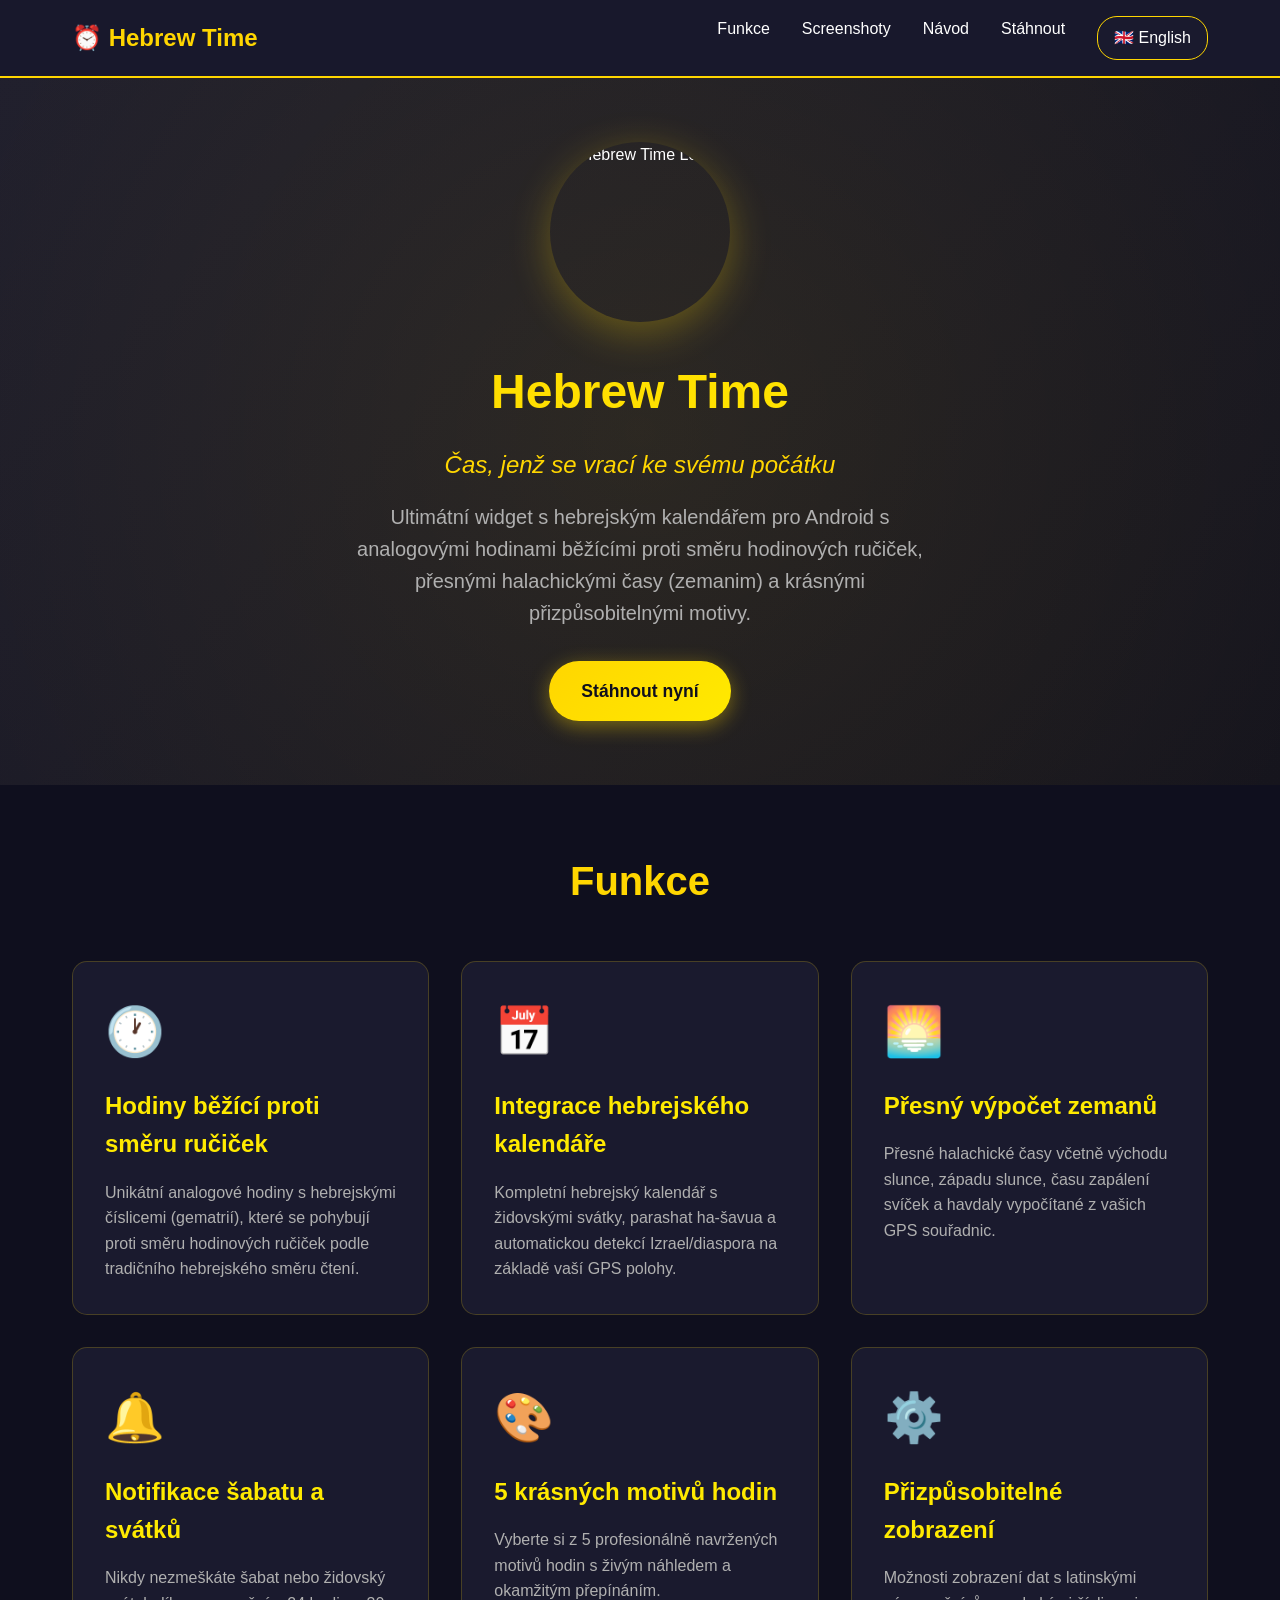
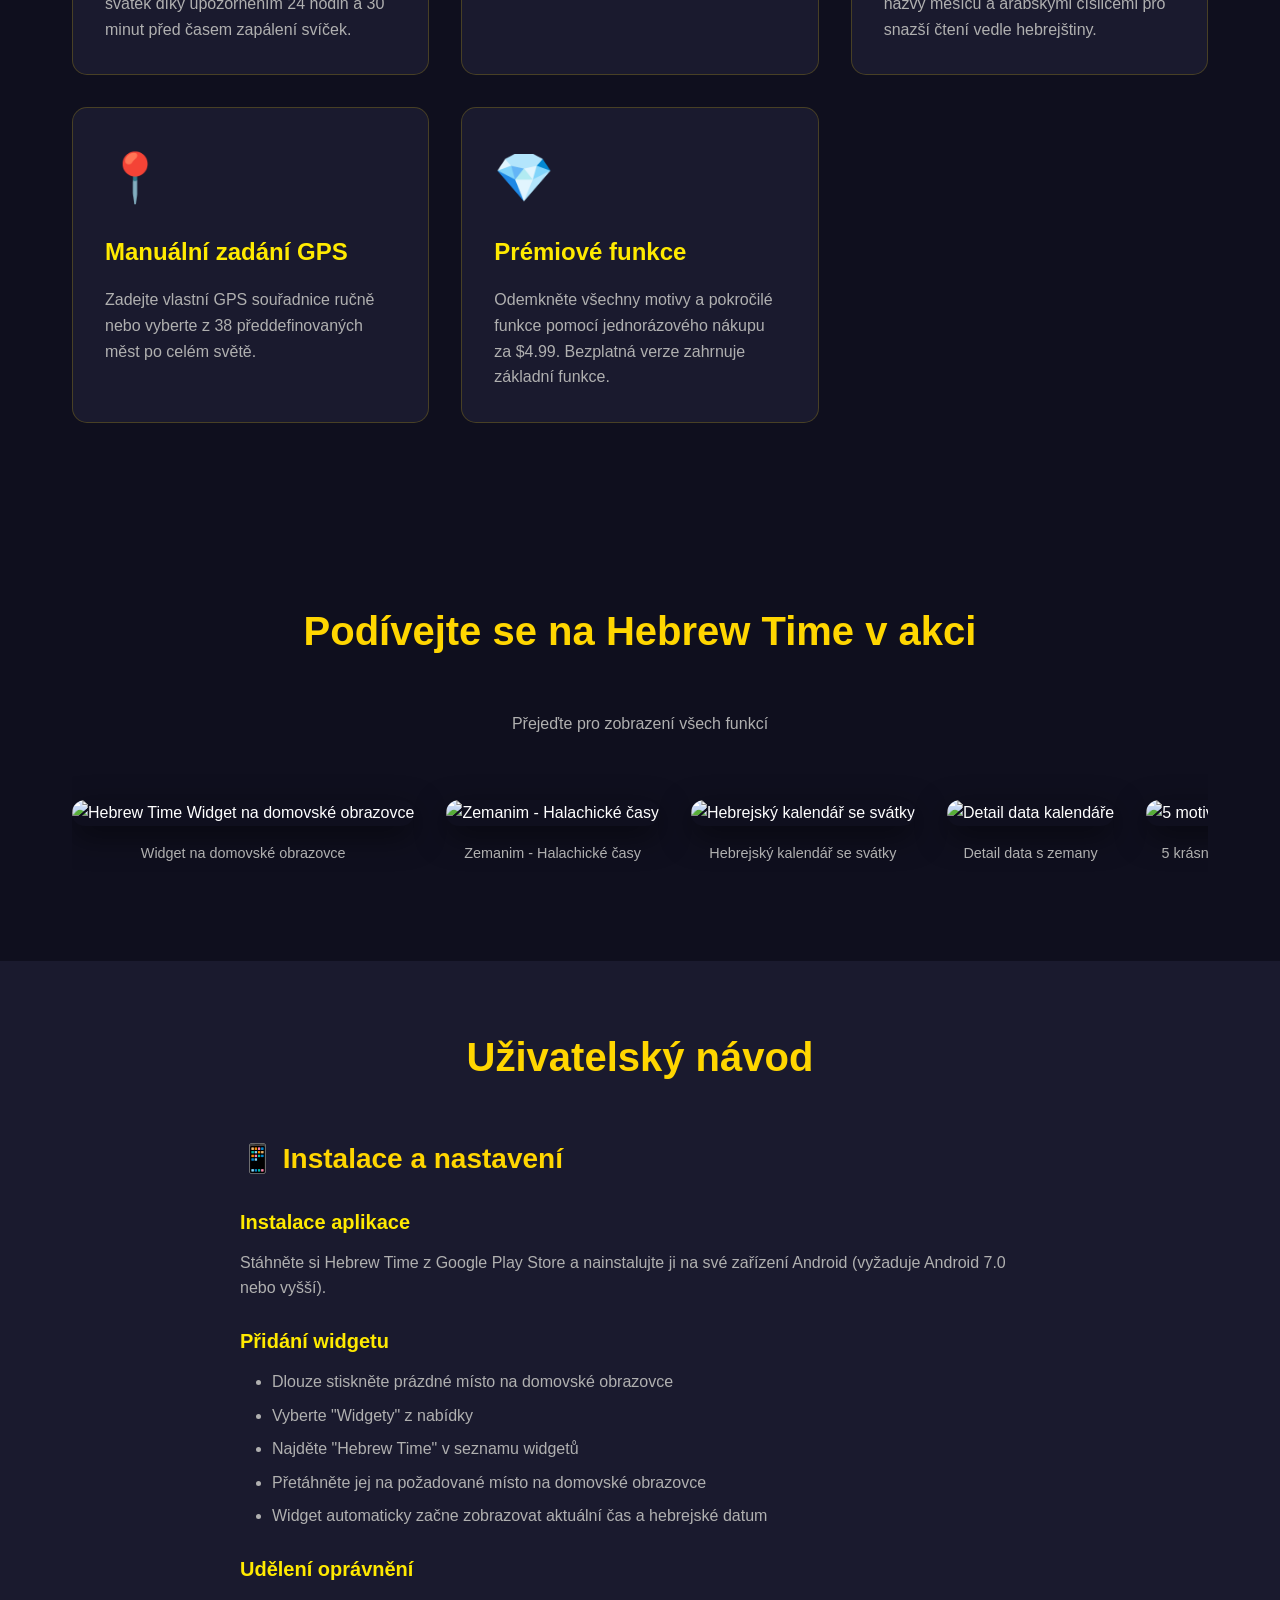
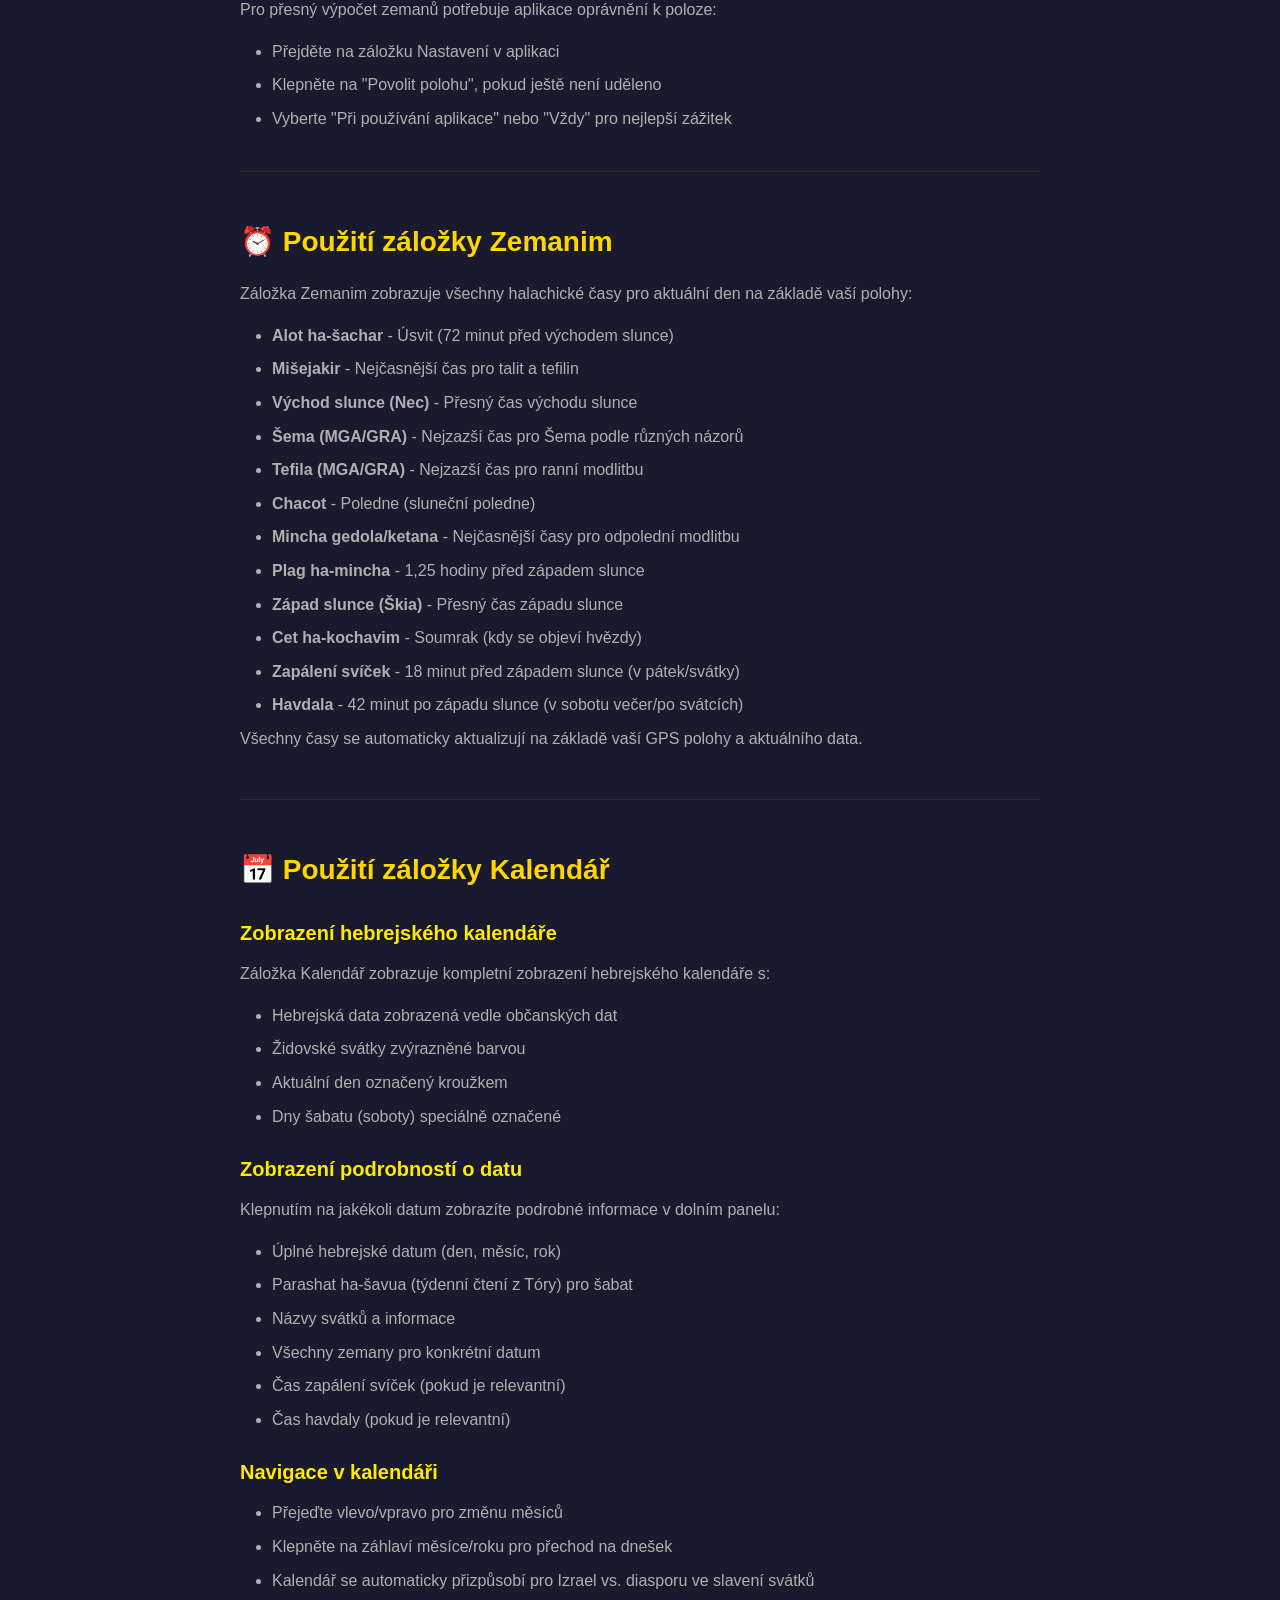
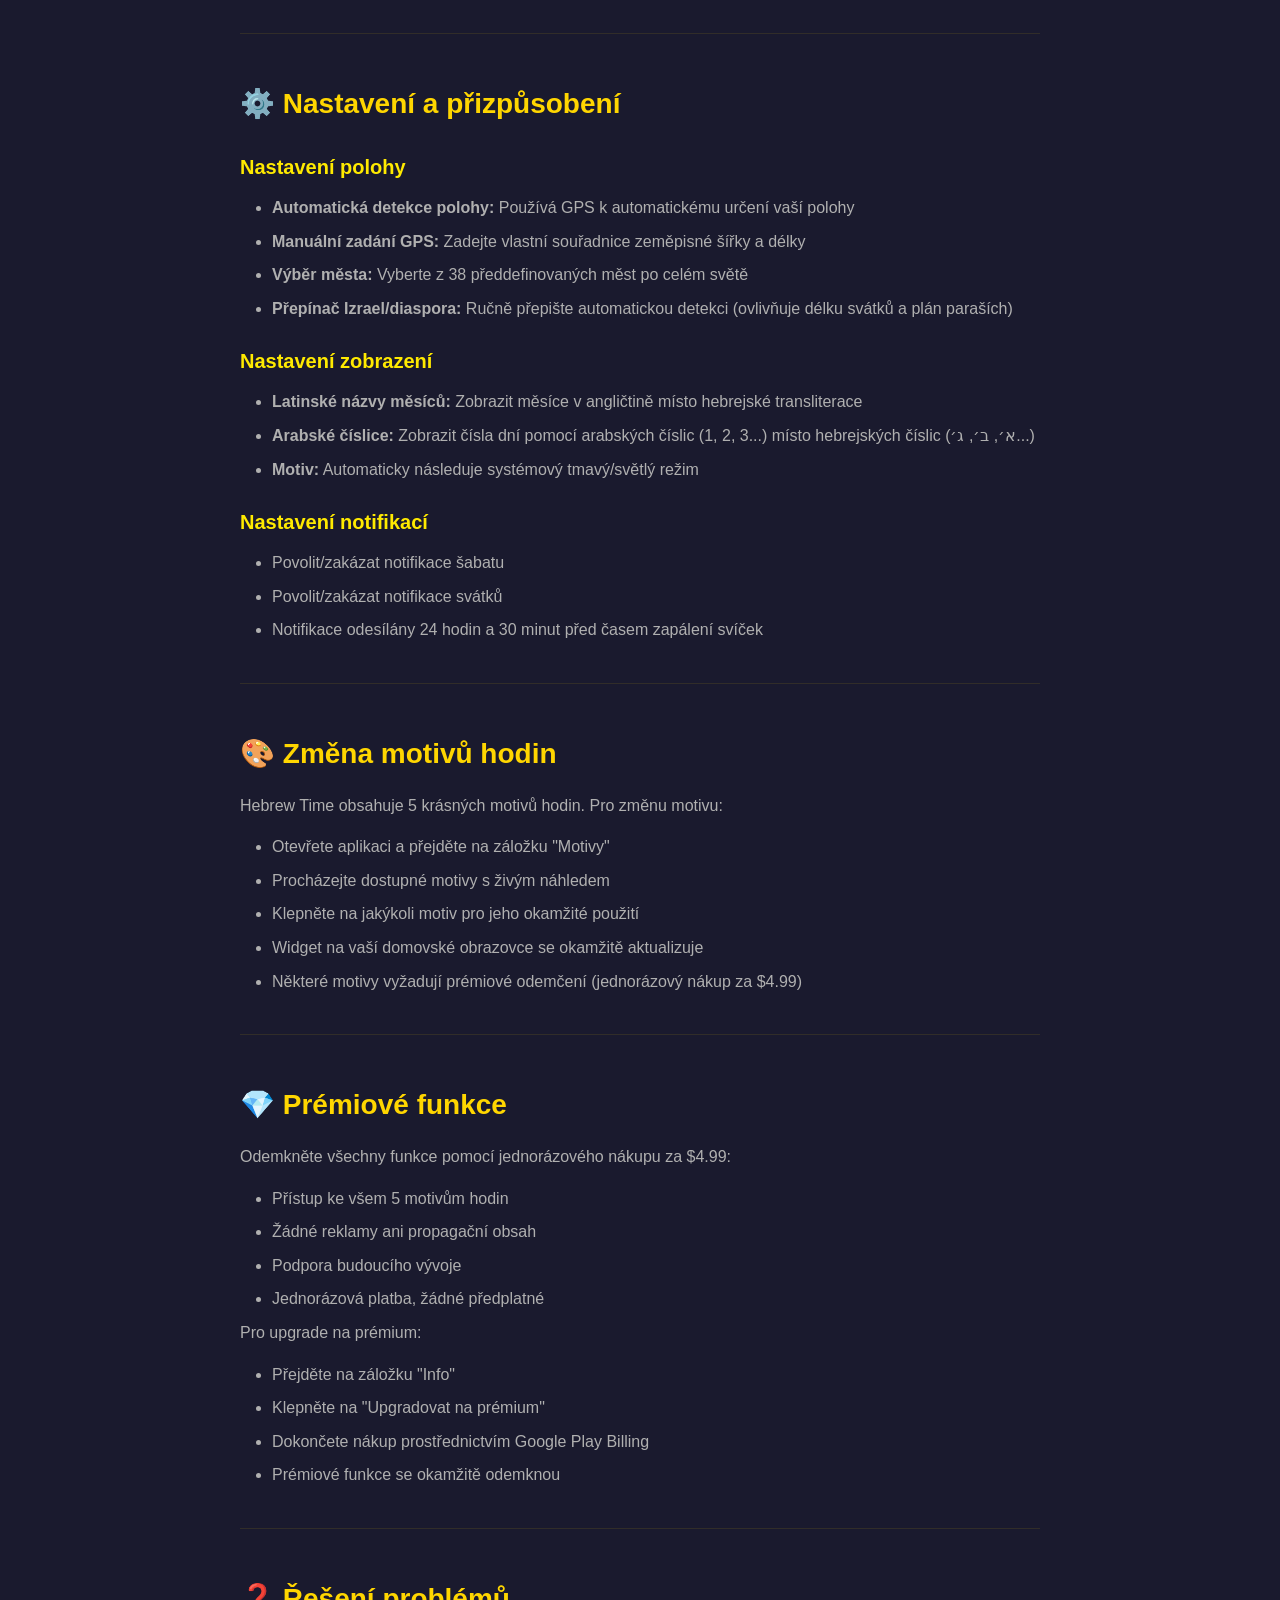
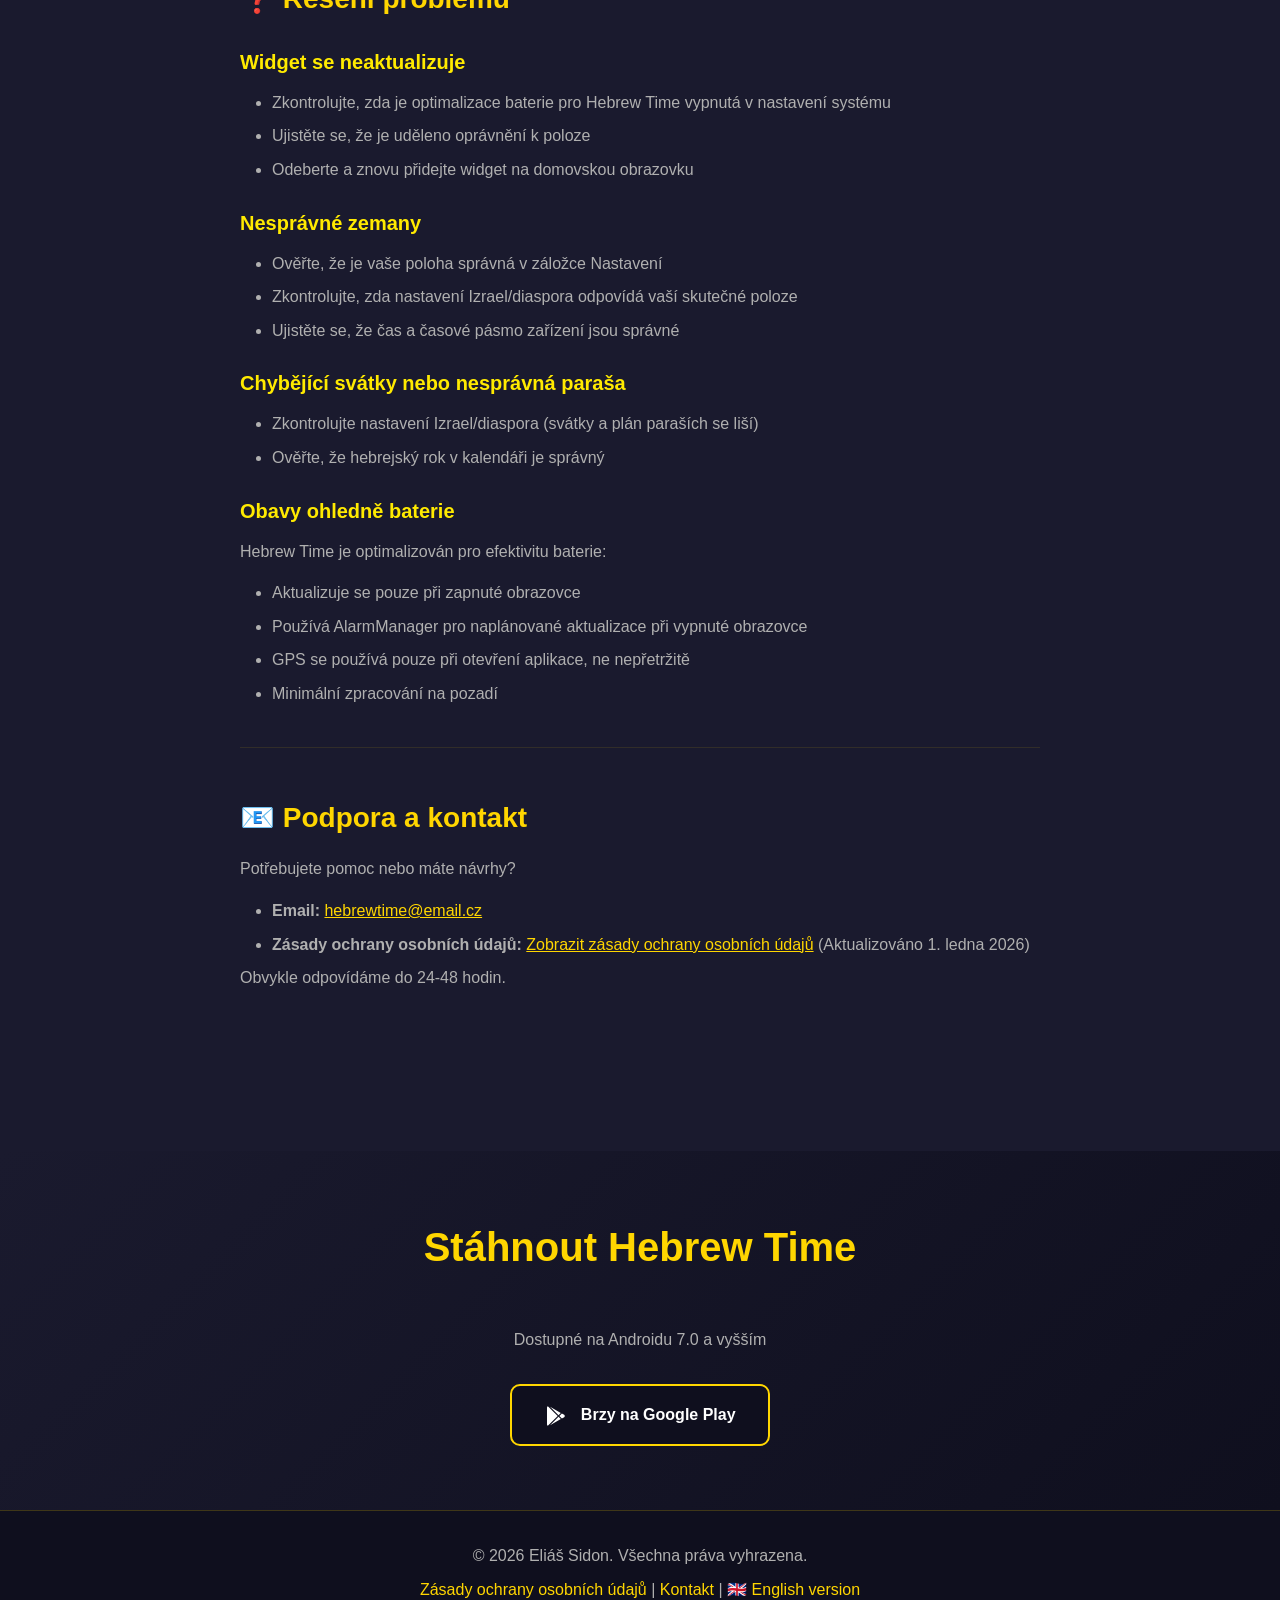
==== index.html @ 4771da9c "Create index.html for Hebrew Time widget Add a new HTML file for the Hebrew Time widget landing page" ====
<!DOCTYPE html>
<html lang="cs">
<head>
    <meta charset="UTF-8">
    <meta name="viewport" content="width=device-width, initial-scale=1.0">
    <meta name="description" content="Hebrew Time - Inovativní Android widget s hebrejským kalendářem, analogovými hodinami s hebrejskými číslicemi a přesnými halachickými časy (zemanim)">
    <meta name="keywords" content="Hebrejský kalendář, židovský kalendář, zemanim, halachické časy, hebrejský widget, Android, časy šabatu">
    <meta name="author" content="Eliáš Sidon">
    <title>Hebrew Time - Widget s hebrejským kalendářem pro Android</title>
    <style>
        * {
            margin: 0;
            padding: 0;
            box-sizing: border-box;
        }

        :root {
            --primary-color: #FFD600;
            --secondary-color: #FFEA00;
            --dark-bg: #1a1a2e;
            --darker-bg: #0f0f1e;
            --text-light: #ffffff;
            --text-gray: #b0b0b0;
            --accent-blue: #4169E1;
        }

        body {
            font-family: -apple-system, BlinkMacSystemFont, 'Segoe UI', Roboto, Oxygen, Ubuntu, Cantarell, sans-serif;
            line-height: 1.6;
            color: var(--text-light);
            background: var(--darker-bg);
        }

        /* Navigation */
        nav {
            background: rgba(26, 26, 46, 0.95);
            backdrop-filter: blur(10px);
            padding: 1rem 2rem;
            position: sticky;
            top: 0;
            z-index: 100;
            border-bottom: 2px solid var(--primary-color);
        }

        nav .container {
            max-width: 1200px;
            margin: 0 auto;
            display: flex;
            justify-content: space-between;
            align-items: center;
        }

        nav .logo {
            font-size: 1.5rem;
            font-weight: bold;
            color: var(--primary-color);
        }

        nav .nav-links {
            display: flex;
            gap: 2rem;
            list-style: none;
        }

        nav a {
            color: var(--text-light);
            text-decoration: none;
            transition: color 0.3s;
        }

        nav a:hover {
            color: var(--primary-color);
        }

        /* Language Switcher */
        .lang-switch {
            background: var(--dark-bg);
            padding: 0.5rem 1rem;
            border-radius: 20px;
            border: 1px solid var(--primary-color);
        }

        /* Hero Section */
        .hero {
            background: linear-gradient(135deg, var(--dark-bg) 0%, var(--darker-bg) 100%);
            padding: 4rem 2rem;
            text-align: center;
            position: relative;
            overflow: hidden;
        }

        .hero::before {
            content: '';
            position: absolute;
            top: -50%;
            left: -50%;
            width: 200%;
            height: 200%;
            background: radial-gradient(circle, rgba(255, 214, 0, 0.1) 0%, transparent 70%);
            animation: rotate 20s linear infinite;
        }

        @keyframes rotate {
            from { transform: rotate(0deg); }
            to { transform: rotate(360deg); }
        }

        .hero .container {
            max-width: 1200px;
            margin: 0 auto;
            position: relative;
            z-index: 1;
        }

        .hero-icon {
            width: 180px;
            height: 180px;
            margin: 0 auto 2rem;
            border-radius: 50%;
            overflow: hidden;
            box-shadow: 0 10px 40px rgba(255, 214, 0, 0.3);
        }

        .hero-icon img {
            width: 100%;
            height: 100%;
            object-fit: cover;
        }

        .hero h1 {
            font-size: 3rem;
            margin-bottom: 1rem;
            background: linear-gradient(135deg, var(--primary-color), var(--secondary-color));
            -webkit-background-clip: text;
            -webkit-text-fill-color: transparent;
            background-clip: text;
        }

        .hero p {
            font-size: 1.25rem;
            color: var(--text-gray);
            margin-bottom: 2rem;
            max-width: 600px;
            margin-left: auto;
            margin-right: auto;
        }

        .cta-button {
            display: inline-block;
            background: linear-gradient(135deg, var(--primary-color), var(--secondary-color));
            color: var(--darker-bg);
            padding: 1rem 2rem;
            border-radius: 50px;
            text-decoration: none;
            font-weight: bold;
            font-size: 1.1rem;
            transition: transform 0.3s, box-shadow 0.3s;
            box-shadow: 0 5px 20px rgba(255, 214, 0, 0.4);
        }

        .cta-button:hover {
            transform: translateY(-2px);
            box-shadow: 0 8px 30px rgba(255, 214, 0, 0.6);
        }

        /* Container */
        .container {
            max-width: 1200px;
            margin: 0 auto;
            padding: 0 2rem;
        }

        /* Section */
        section {
            padding: 4rem 2rem;
        }

        section h2 {
            font-size: 2.5rem;
            text-align: center;
            margin-bottom: 3rem;
            color: var(--primary-color);
        }

        /* Features Grid */
        .features-grid {
            display: grid;
            grid-template-columns: repeat(auto-fit, minmax(300px, 1fr));
            gap: 2rem;
            margin-bottom: 3rem;
        }

        .feature-card {
            background: var(--dark-bg);
            padding: 2rem;
            border-radius: 15px;
            border: 1px solid rgba(255, 214, 0, 0.2);
            transition: transform 0.3s, box-shadow 0.3s;
        }

        .feature-card:hover {
            transform: translateY(-5px);
            box-shadow: 0 10px 30px rgba(255, 214, 0, 0.2);
        }

        .feature-icon {
            font-size: 3rem;
            margin-bottom: 1rem;
        }

        .feature-card h3 {
            font-size: 1.5rem;
            margin-bottom: 1rem;
            color: var(--secondary-color);
        }

        .feature-card p {
            color: var(--text-gray);
        }

        /* User Guide Section */
        .guide-section {
            background: var(--dark-bg);
        }

        .guide-content {
            max-width: 800px;
            margin: 0 auto;
        }

        .guide-item {
            margin-bottom: 3rem;
            padding-bottom: 2rem;
            border-bottom: 1px solid rgba(255, 214, 0, 0.1);
        }

        .guide-item:last-child {
            border-bottom: none;
        }

        .guide-item h3 {
            font-size: 1.75rem;
            margin-bottom: 1rem;
            color: var(--primary-color);
        }

        .guide-item h4 {
            font-size: 1.25rem;
            margin: 1.5rem 0 0.75rem;
            color: var(--secondary-color);
        }

        .guide-item p {
            color: var(--text-gray);
            margin-bottom: 1rem;
        }

        .guide-item ul {
            margin-left: 2rem;
            color: var(--text-gray);
        }

        .guide-item ul li {
            margin-bottom: 0.5rem;
        }

        .guide-item code {
            background: var(--darker-bg);
            padding: 0.2rem 0.5rem;
            border-radius: 5px;
            color: var(--secondary-color);
            font-family: 'Courier New', monospace;
        }

        /* Download Section */
        .download-section {
            background: linear-gradient(135deg, var(--dark-bg) 0%, var(--darker-bg) 100%);
            text-align: center;
        }

        .download-badges {
            display: flex;
            justify-content: center;
            gap: 1rem;
            flex-wrap: wrap;
        }

        .badge {
            display: inline-block;
            padding: 1rem 2rem;
            background: var(--darker-bg);
            border: 2px solid var(--primary-color);
            border-radius: 10px;
            color: var(--text-light);
            text-decoration: none;
            transition: all 0.3s;
            font-weight: bold;
        }

        .badge:hover {
            background: var(--primary-color);
            color: var(--darker-bg);
        }

        /* Footer */
        footer {
            background: var(--darker-bg);
            padding: 2rem;
            text-align: center;
            border-top: 1px solid rgba(255, 214, 0, 0.2);
        }

        footer p {
            color: var(--text-gray);
            margin-bottom: 0.5rem;
        }

        footer a {
            color: var(--primary-color);
            text-decoration: none;
        }

        footer a:hover {
            text-decoration: underline;
        }

        /* Screenshots Section */
        .screenshots-section {
            background: var(--darker-bg);
        }

        .screenshots-container {
            display: flex;
            overflow-x: auto;
            gap: 2rem;
            padding: 2rem 0;
            scroll-snap-type: x mandatory;
            -webkit-overflow-scrolling: touch;
            scrollbar-width: thin;
            scrollbar-color: var(--primary-color) var(--dark-bg);
        }

        .screenshots-container::-webkit-scrollbar {
            height: 8px;
        }

        .screenshots-container::-webkit-scrollbar-track {
            background: var(--dark-bg);
            border-radius: 10px;
        }

        .screenshots-container::-webkit-scrollbar-thumb {
            background: var(--primary-color);
            border-radius: 10px;
        }

        .screenshot-item {
            flex: 0 0 auto;
            scroll-snap-align: center;
            text-align: center;
        }

        .screenshot-item img {
            height: 500px;
            width: auto;
            border-radius: 20px;
            box-shadow: 0 10px 30px rgba(0, 0, 0, 0.5);
            transition: transform 0.3s;
        }

        .screenshot-item img:hover {
            transform: scale(1.05);
        }

        .screenshot-caption {
            margin-top: 1rem;
            color: var(--text-gray);
            font-size: 0.9rem;
        }

        /* Responsive */
        @media (max-width: 768px) {
            nav .nav-links {
                gap: 1rem;
                font-size: 0.9rem;
            }

            .hero h1 {
                font-size: 2rem;
            }

            .hero p {
                font-size: 1rem;
            }

            section h2 {
                font-size: 2rem;
            }

            .features-grid {
                grid-template-columns: 1fr;
            }

            .screenshot-item img {
                height: 400px;
            }
        }
    </style>
</head>
<body>
    <!-- Navigation -->
    <nav>
        <div class="container">
            <div class="logo">⏰ Hebrew Time</div>
            <ul class="nav-links">
                <li><a href="#funkce">Funkce</a></li>
                <li><a href="#screenshoty">Screenshoty</a></li>
                <li><a href="#navod">Návod</a></li>
                <li><a href="#stahnout">Stáhnout</a></li>
                <li class="lang-switch"><a href="index.html">🇬🇧 English</a></li>
            </ul>
        </div>
    </nav>

    <!-- Hero Section -->
    <section class="hero">
        <div class="container">
            <div class="hero-icon">
                <img src="assets/logo.png" alt="Hebrew Time Logo">
            </div>
            <h1>Hebrew Time</h1>
            <p class="slogan" style="font-size: 1.5rem; font-style: italic; color: var(--primary-color); margin-bottom: 1rem;">Čas, jenž se vrací ke svému počátku</p>
            <p>Ultimátní widget s hebrejským kalendářem pro Android s analogovými hodinami běžícími proti směru hodinových ručiček, přesnými halachickými časy (zemanim) a krásnými přizpůsobitelnými motivy.</p>
            <a href="#stahnout" class="cta-button">Stáhnout nyní</a>
        </div>
    </section>

    <!-- Features Section -->
    <section id="funkce">
        <div class="container">
            <h2>Funkce</h2>
            <div class="features-grid">
                <div class="feature-card">
                    <div class="feature-icon">🕐</div>
                    <h3>Hodiny běžící proti směru ručiček</h3>
                    <p>Unikátní analogové hodiny s hebrejskými číslicemi (gematrií), které se pohybují proti směru hodinových ručiček podle tradičního hebrejského směru čtení.</p>
                </div>

                <div class="feature-card">
                    <div class="feature-icon">📅</div>
                    <h3>Integrace hebrejského kalendáře</h3>
                    <p>Kompletní hebrejský kalendář s židovskými svátky, parashat ha-šavua a automatickou detekcí Izrael/diaspora na základě vaší GPS polohy.</p>
                </div>

                <div class="feature-card">
                    <div class="feature-icon">🌅</div>
                    <h3>Přesný výpočet zemanů</h3>
                    <p>Přesné halachické časy včetně východu slunce, západu slunce, času zapálení svíček a havdaly vypočítané z vašich GPS souřadnic.</p>
                </div>

                <div class="feature-card">
                    <div class="feature-icon">🔔</div>
                    <h3>Notifikace šabatu a svátků</h3>
                    <p>Nikdy nezmeškáte šabat nebo židovský svátek díky upozorněním 24 hodin a 30 minut před časem zapálení svíček.</p>
                </div>

                <div class="feature-card">
                    <div class="feature-icon">🎨</div>
                    <h3>5 krásných motivů hodin</h3>
                    <p>Vyberte si z 5 profesionálně navržených motivů hodin s živým náhledem a okamžitým přepínáním.</p>
                </div>

                <div class="feature-card">
                    <div class="feature-icon">⚙️</div>
                    <h3>Přizpůsobitelné zobrazení</h3>
                    <p>Možnosti zobrazení dat s latinskými názvy měsíců a arabskými číslicemi pro snazší čtení vedle hebrejštiny.</p>
                </div>

                <div class="feature-card">
                    <div class="feature-icon">📍</div>
                    <h3>Manuální zadání GPS</h3>
                    <p>Zadejte vlastní GPS souřadnice ručně nebo vyberte z 38 předdefinovaných měst po celém světě.</p>
                </div>

                <div class="feature-card">
                    <div class="feature-icon">💎</div>
                    <h3>Prémiové funkce</h3>
                    <p>Odemkněte všechny motivy a pokročilé funkce pomocí jednorázového nákupu za $4.99. Bezplatná verze zahrnuje základní funkce.</p>
                </div>
            </div>
        </div>
    </section>

    <!-- Screenshots Section -->
    <section id="screenshoty" class="screenshots-section">
        <div class="container">
            <h2>Podívejte se na Hebrew Time v akci</h2>
            <p style="text-align: center; color: var(--text-gray); margin-bottom: 2rem;">Přejeďte pro zobrazení všech funkcí</p>
            <div class="screenshots-container">
                <div class="screenshot-item">
                    <img src="assets/hebrewtime/Screenshot_20251229-194459.png" alt="Hebrew Time Widget na domovské obrazovce">
                    <p class="screenshot-caption">Widget na domovské obrazovce</p>
                </div>
                <div class="screenshot-item">
                    <img src="assets/hebrewtime/Screenshot_20251229-194509.png" alt="Zemanim - Halachické časy">
                    <p class="screenshot-caption">Zemanim - Halachické časy</p>
                </div>
                <div class="screenshot-item">
                    <img src="assets/hebrewtime/Screenshot_20251229-194522.png" alt="Hebrejský kalendář se svátky">
                    <p class="screenshot-caption">Hebrejský kalendář se svátky</p>
                </div>
                <div class="screenshot-item">
                    <img src="assets/hebrewtime/Screenshot_20251229-194552.png" alt="Detail data kalendáře">
                    <p class="screenshot-caption">Detail data s zemany</p>
                </div>
                <div class="screenshot-item">
                    <img src="assets/hebrewtime/Screenshot_20251229-194610.png" alt="5 motivů hodin na výběr">
                    <p class="screenshot-caption">5 krásných motivů hodin</p>
                </div>
                <div class="screenshot-item">
                    <img src="assets/hebrewtime/Screenshot_20251229-194818.png" alt="Zobrazení Hebrew Time Widgetu">
                    <p class="screenshot-caption">Hodiny běžící proti směru ručiček</p>
                </div>
            </div>
        </div>
    </section>

    <!-- User Guide Section -->
    <section id="navod" class="guide-section">
        <div class="container">
            <h2>Uživatelský návod</h2>
            <div class="guide-content">

                <div class="guide-item">
                    <h3>📱 Instalace a nastavení</h3>
                    <h4>Instalace aplikace</h4>
                    <p>Stáhněte si Hebrew Time z Google Play Store a nainstalujte ji na své zařízení Android (vyžaduje Android 7.0 nebo vyšší).</p>

                    <h4>Přidání widgetu</h4>
                    <ul>
                        <li>Dlouze stiskněte prázdné místo na domovské obrazovce</li>
                        <li>Vyberte "Widgety" z nabídky</li>
                        <li>Najděte "Hebrew Time" v seznamu widgetů</li>
                        <li>Přetáhněte jej na požadované místo na domovské obrazovce</li>
                        <li>Widget automaticky začne zobrazovat aktuální čas a hebrejské datum</li>
                    </ul>

                    <h4>Udělení oprávnění</h4>
                    <p>Pro přesný výpočet zemanů potřebuje aplikace oprávnění k poloze:</p>
                    <ul>
                        <li>Přejděte na záložku Nastavení v aplikaci</li>
                        <li>Klepněte na "Povolit polohu", pokud ještě není uděleno</li>
                        <li>Vyberte "Při používání aplikace" nebo "Vždy" pro nejlepší zážitek</li>
                    </ul>
                </div>

                <div class="guide-item">
                    <h3>⏰ Použití záložky Zemanim</h3>
                    <p>Záložka Zemanim zobrazuje všechny halachické časy pro aktuální den na základě vaší polohy:</p>
                    <ul>
                        <li><strong>Alot ha-šachar</strong> - Úsvit (72 minut před východem slunce)</li>
                        <li><strong>Mišejakir</strong> - Nejčasnější čas pro talit a tefilin</li>
                        <li><strong>Východ slunce (Nec)</strong> - Přesný čas východu slunce</li>
                        <li><strong>Šema (MGA/GRA)</strong> - Nejzazší čas pro Šema podle různých názorů</li>
                        <li><strong>Tefila (MGA/GRA)</strong> - Nejzazší čas pro ranní modlitbu</li>
                        <li><strong>Chacot</strong> - Poledne (sluneční poledne)</li>
                        <li><strong>Mincha gedola/ketana</strong> - Nejčasnější časy pro odpolední modlitbu</li>
                        <li><strong>Plag ha-mincha</strong> - 1,25 hodiny před západem slunce</li>
                        <li><strong>Západ slunce (Škia)</strong> - Přesný čas západu slunce</li>
                        <li><strong>Cet ha-kochavim</strong> - Soumrak (kdy se objeví hvězdy)</li>
                        <li><strong>Zapálení svíček</strong> - 18 minut před západem slunce (v pátek/svátky)</li>
                        <li><strong>Havdala</strong> - 42 minut po západu slunce (v sobotu večer/po svátcích)</li>
                    </ul>
                    <p>Všechny časy se automaticky aktualizují na základě vaší GPS polohy a aktuálního data.</p>
                </div>

                <div class="guide-item">
                    <h3>📅 Použití záložky Kalendář</h3>
                    <h4>Zobrazení hebrejského kalendáře</h4>
                    <p>Záložka Kalendář zobrazuje kompletní zobrazení hebrejského kalendáře s:</p>
                    <ul>
                        <li>Hebrejská data zobrazená vedle občanských dat</li>
                        <li>Židovské svátky zvýrazněné barvou</li>
                        <li>Aktuální den označený kroužkem</li>
                        <li>Dny šabatu (soboty) speciálně označené</li>
                    </ul>

                    <h4>Zobrazení podrobností o datu</h4>
                    <p>Klepnutím na jakékoli datum zobrazíte podrobné informace v dolním panelu:</p>
                    <ul>
                        <li>Úplné hebrejské datum (den, měsíc, rok)</li>
                        <li>Parashat ha-šavua (týdenní čtení z Tóry) pro šabat</li>
                        <li>Názvy svátků a informace</li>
                        <li>Všechny zemany pro konkrétní datum</li>
                        <li>Čas zapálení svíček (pokud je relevantní)</li>
                        <li>Čas havdaly (pokud je relevantní)</li>
                    </ul>

                    <h4>Navigace v kalendáři</h4>
                    <ul>
                        <li>Přejeďte vlevo/vpravo pro změnu měsíců</li>
                        <li>Klepněte na záhlaví měsíce/roku pro přechod na dnešek</li>
                        <li>Kalendář se automaticky přizpůsobí pro Izrael vs. diasporu ve slavení svátků</li>
                    </ul>
                </div>

                <div class="guide-item">
                    <h3>⚙️ Nastavení a přizpůsobení</h3>
                    <h4>Nastavení polohy</h4>
                    <ul>
                        <li><strong>Automatická detekce polohy:</strong> Používá GPS k automatickému určení vaší polohy</li>
                        <li><strong>Manuální zadání GPS:</strong> Zadejte vlastní souřadnice zeměpisné šířky a délky</li>
                        <li><strong>Výběr města:</strong> Vyberte z 38 předdefinovaných měst po celém světě</li>
                        <li><strong>Přepínač Izrael/diaspora:</strong> Ručně přepište automatickou detekci (ovlivňuje délku svátků a plán paraších)</li>
                    </ul>

                    <h4>Nastavení zobrazení</h4>
                    <ul>
                        <li><strong>Latinské názvy měsíců:</strong> Zobrazit měsíce v angličtině místo hebrejské transliterace</li>
                        <li><strong>Arabské číslice:</strong> Zobrazit čísla dní pomocí arabských číslic (1, 2, 3...) místo hebrejských číslic (א׳, ב׳, ג׳...)</li>
                        <li><strong>Motiv:</strong> Automaticky následuje systémový tmavý/světlý režim</li>
                    </ul>

                    <h4>Nastavení notifikací</h4>
                    <ul>
                        <li>Povolit/zakázat notifikace šabatu</li>
                        <li>Povolit/zakázat notifikace svátků</li>
                        <li>Notifikace odesílány 24 hodin a 30 minut před časem zapálení svíček</li>
                    </ul>
                </div>

                <div class="guide-item">
                    <h3>🎨 Změna motivů hodin</h3>
                    <p>Hebrew Time obsahuje 5 krásných motivů hodin. Pro změnu motivu:</p>
                    <ul>
                        <li>Otevřete aplikaci a přejděte na záložku "Motivy"</li>
                        <li>Procházejte dostupné motivy s živým náhledem</li>
                        <li>Klepněte na jakýkoli motiv pro jeho okamžité použití</li>
                        <li>Widget na vaší domovské obrazovce se okamžitě aktualizuje</li>
                        <li>Některé motivy vyžadují prémiové odemčení (jednorázový nákup za $4.99)</li>
                    </ul>
                </div>

                <div class="guide-item">
                    <h3>💎 Prémiové funkce</h3>
                    <p>Odemkněte všechny funkce pomocí jednorázového nákupu za $4.99:</p>
                    <ul>
                        <li>Přístup ke všem 5 motivům hodin</li>
                        <li>Žádné reklamy ani propagační obsah</li>
                        <li>Podpora budoucího vývoje</li>
                        <li>Jednorázová platba, žádné předplatné</li>
                    </ul>
                    <p>Pro upgrade na prémium:</p>
                    <ul>
                        <li>Přejděte na záložku "Info"</li>
                        <li>Klepněte na "Upgradovat na prémium"</li>
                        <li>Dokončete nákup prostřednictvím Google Play Billing</li>
                        <li>Prémiové funkce se okamžitě odemknou</li>
                    </ul>
                </div>

                <div class="guide-item">
                    <h3>❓ Řešení problémů</h3>
                    <h4>Widget se neaktualizuje</h4>
                    <ul>
                        <li>Zkontrolujte, zda je optimalizace baterie pro Hebrew Time vypnutá v nastavení systému</li>
                        <li>Ujistěte se, že je uděleno oprávnění k poloze</li>
                        <li>Odeberte a znovu přidejte widget na domovskou obrazovku</li>
                    </ul>

                    <h4>Nesprávné zemany</h4>
                    <ul>
                        <li>Ověřte, že je vaše poloha správná v záložce Nastavení</li>
                        <li>Zkontrolujte, zda nastavení Izrael/diaspora odpovídá vaší skutečné poloze</li>
                        <li>Ujistěte se, že čas a časové pásmo zařízení jsou správné</li>
                    </ul>

                    <h4>Chybějící svátky nebo nesprávná paraša</h4>
                    <ul>
                        <li>Zkontrolujte nastavení Izrael/diaspora (svátky a plán paraších se liší)</li>
                        <li>Ověřte, že hebrejský rok v kalendáři je správný</li>
                    </ul>

                    <h4>Obavy ohledně baterie</h4>
                    <p>Hebrew Time je optimalizován pro efektivitu baterie:</p>
                    <ul>
                        <li>Aktualizuje se pouze při zapnuté obrazovce</li>
                        <li>Používá AlarmManager pro naplánované aktualizace při vypnuté obrazovce</li>
                        <li>GPS se používá pouze při otevření aplikace, ne nepřetržitě</li>
                        <li>Minimální zpracování na pozadí</li>
                    </ul>
                </div>

                <div class="guide-item">
                    <h3>📧 Podpora a kontakt</h3>
                    <p>Potřebujete pomoc nebo máte návrhy?</p>
                    <ul>
                        <li><strong>Email:</strong> <a href="mailto:hebrewtime@email.cz" style="color: var(--primary-color);">hebrewtime@email.cz</a></li>
                        <li><strong>Zásady ochrany osobních údajů:</strong> <a href="https://sidonismo.github.io/hebrew-time/" style="color: var(--primary-color);">Zobrazit zásady ochrany osobních údajů</a> (Aktualizováno 1. ledna 2026)</li>
                    </ul>
                    <p>Obvykle odpovídáme do 24-48 hodin.</p>
                </div>
            </div>
        </div>
    </section>

    <!-- Download Section -->
    <section id="stahnout" class="download-section">
        <div class="container">
            <h2>Stáhnout Hebrew Time</h2>
            <p style="color: var(--text-gray); margin-bottom: 2rem;">Dostupné na Androidu 7.0 a vyšším</p>
            <div class="download-badges">
                <a href="#" class="badge">
                    <svg width="24" height="24" style="vertical-align: middle; margin-right: 8px;" viewBox="0 0 24 24" fill="currentColor">
                        <path d="M3,20.5V3.5C3,2.91 3.34,2.39 3.84,2.15L13.69,12L3.84,21.85C3.34,21.6 3,21.09 3,20.5M16.81,15.12L6.05,21.34L14.54,12.85L16.81,15.12M20.16,10.81C20.5,11.08 20.75,11.5 20.75,12C20.75,12.5 20.53,12.9 20.18,13.18L17.89,14.5L15.39,12L17.89,9.5L20.16,10.81M6.05,2.66L16.81,8.88L14.54,11.15L6.05,2.66Z"/>
                    </svg>
                    Brzy na Google Play
                </a>
            </div>
        </div>
    </section>

    <!-- Footer -->
    <footer>
        <div class="container">
            <p>&copy; 2026 Eliáš Sidon. Všechna práva vyhrazena.</p>
            <p>
                <a href="https://sidonismo.github.io/hebrew-time/">Zásady ochrany osobních údajů</a> |
                <a href="mailto:hebrewtime@email.cz">Kontakt</a> |
                <a href="index.html">🇬🇧 English version</a>
            </p>
        </div>
    </footer>
</body>
</html>
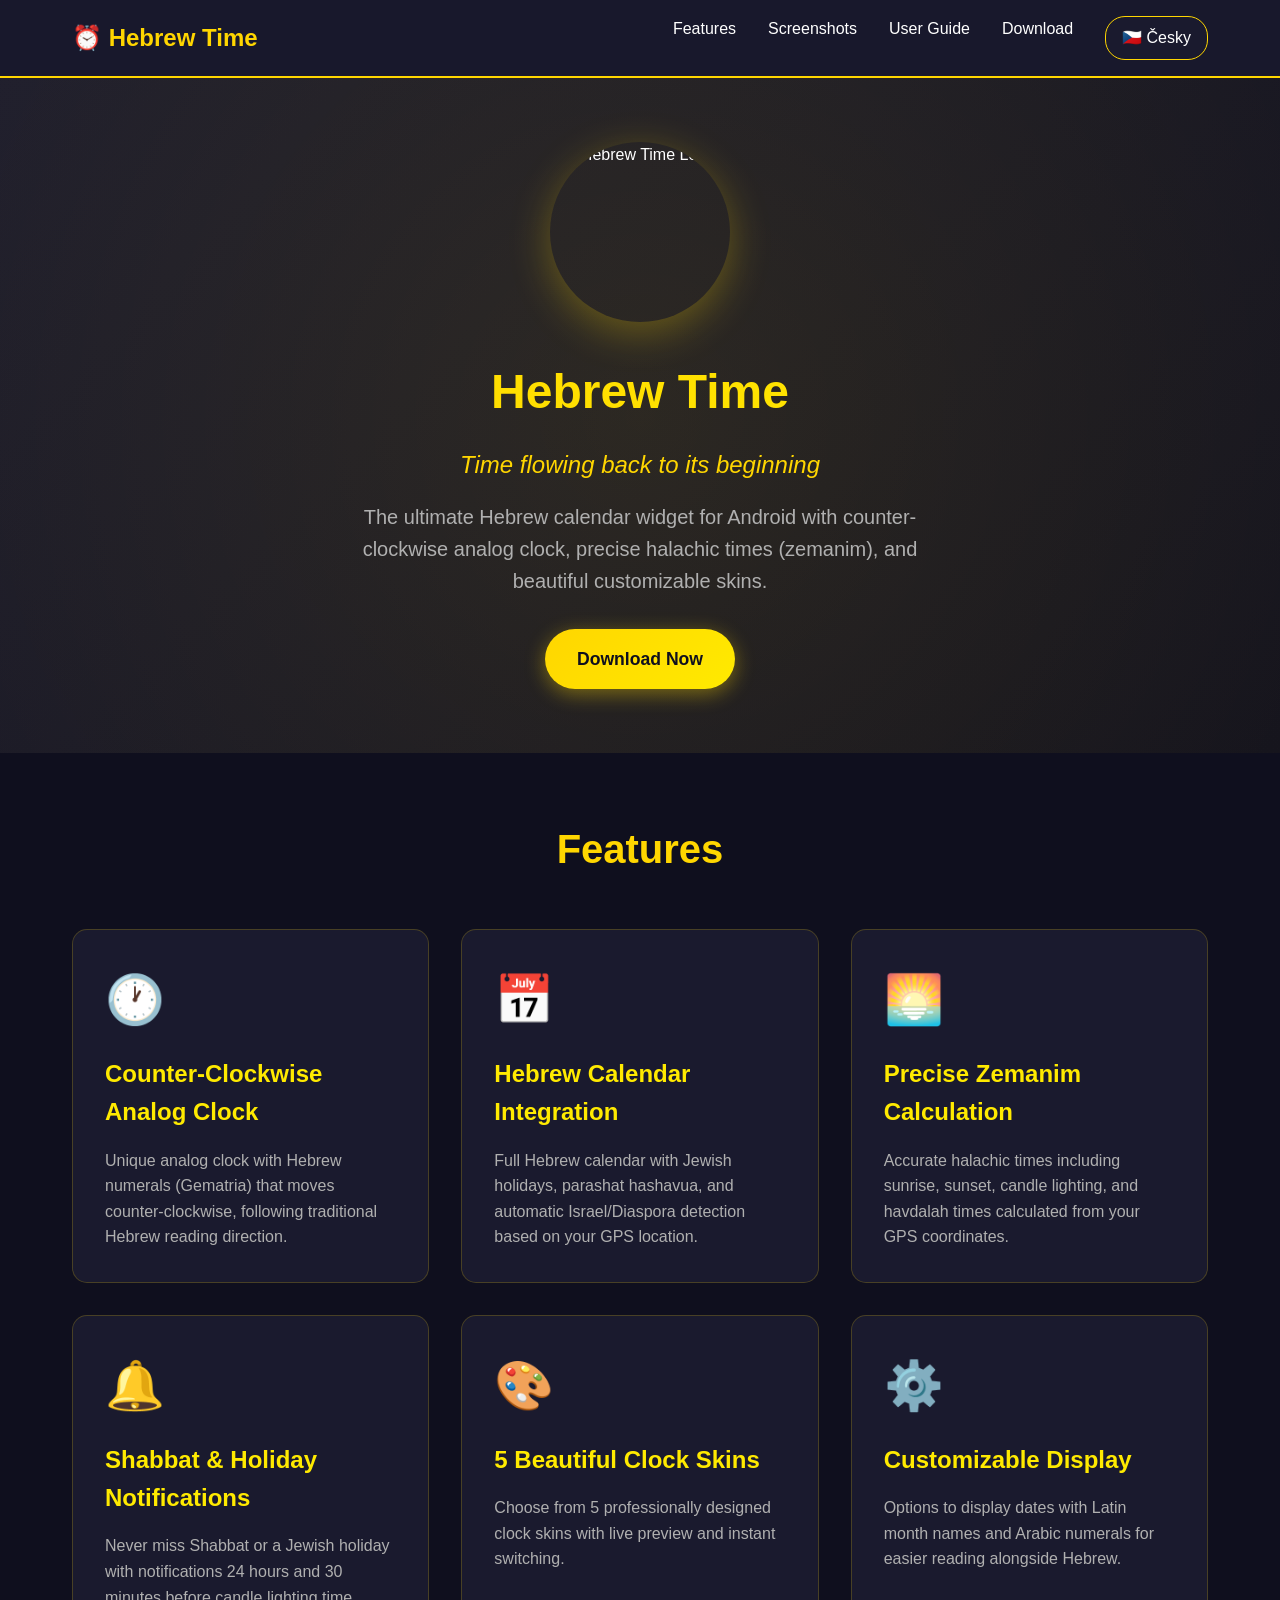
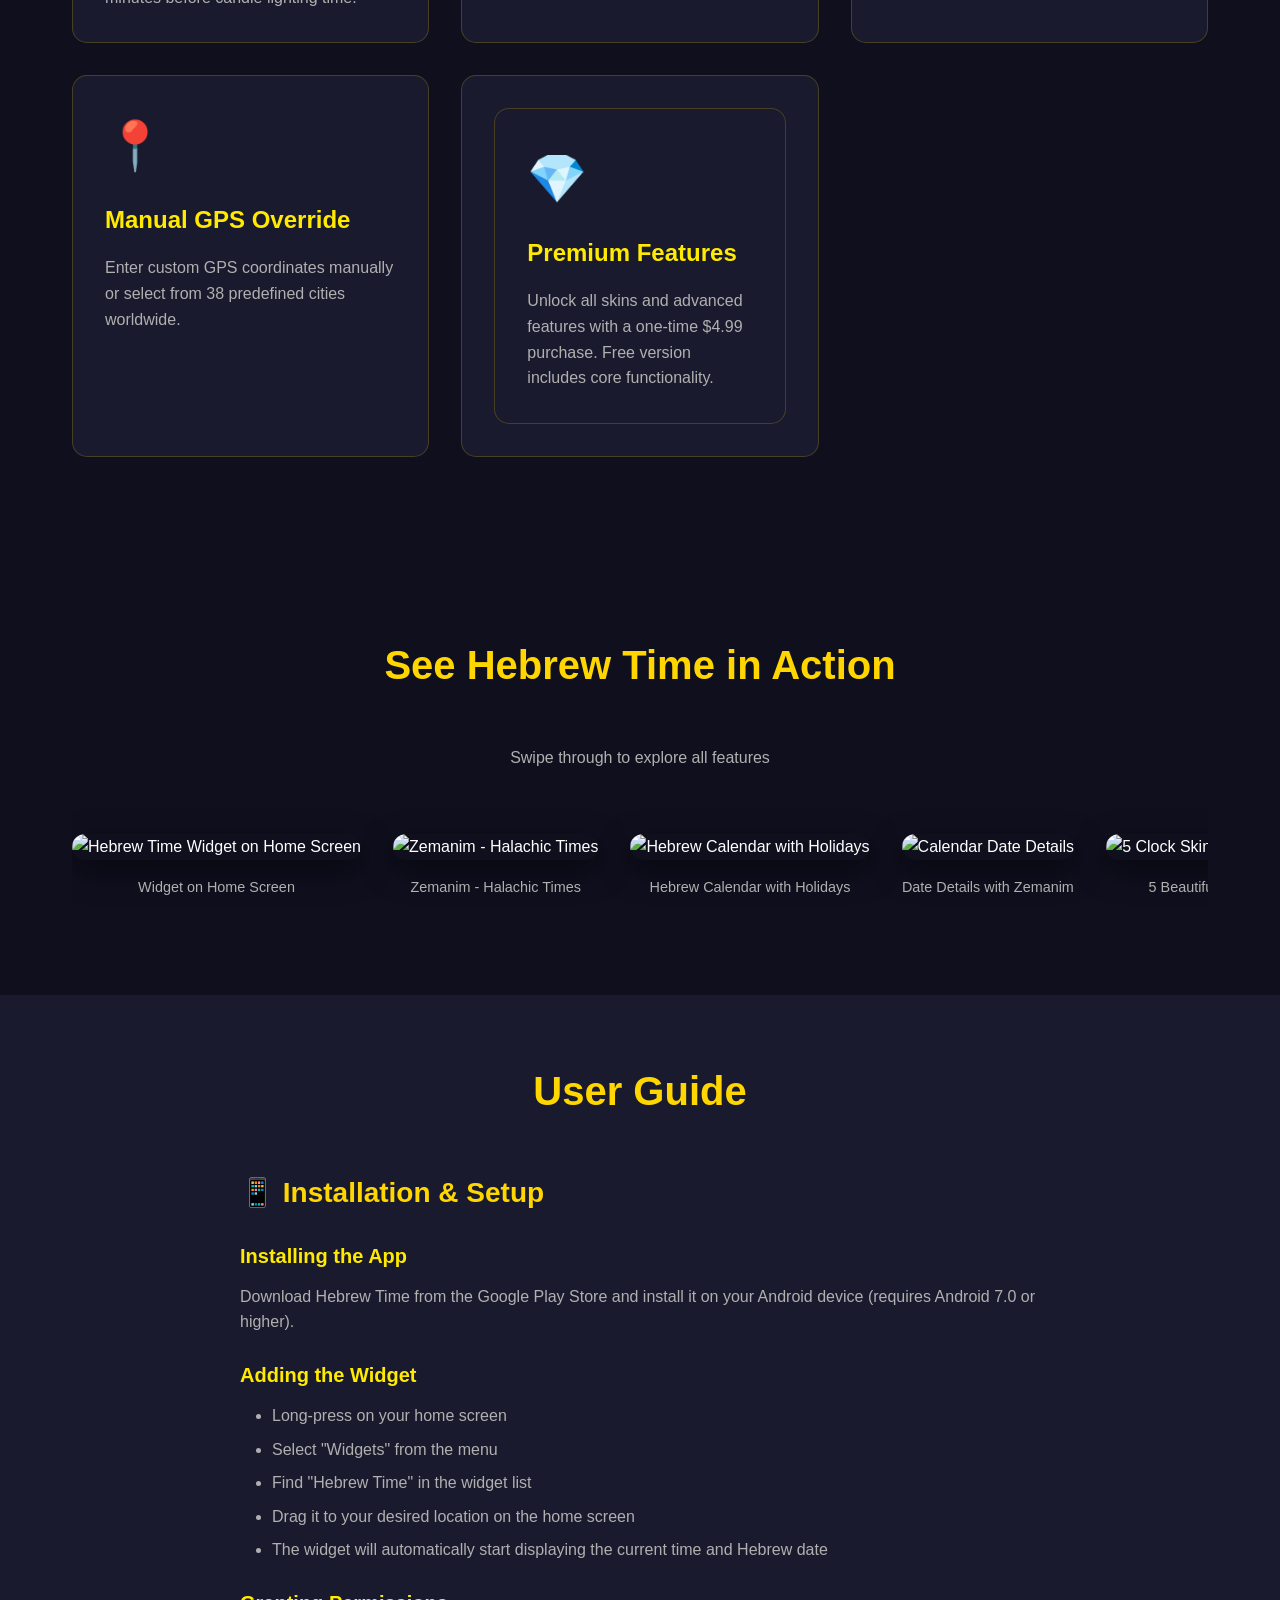
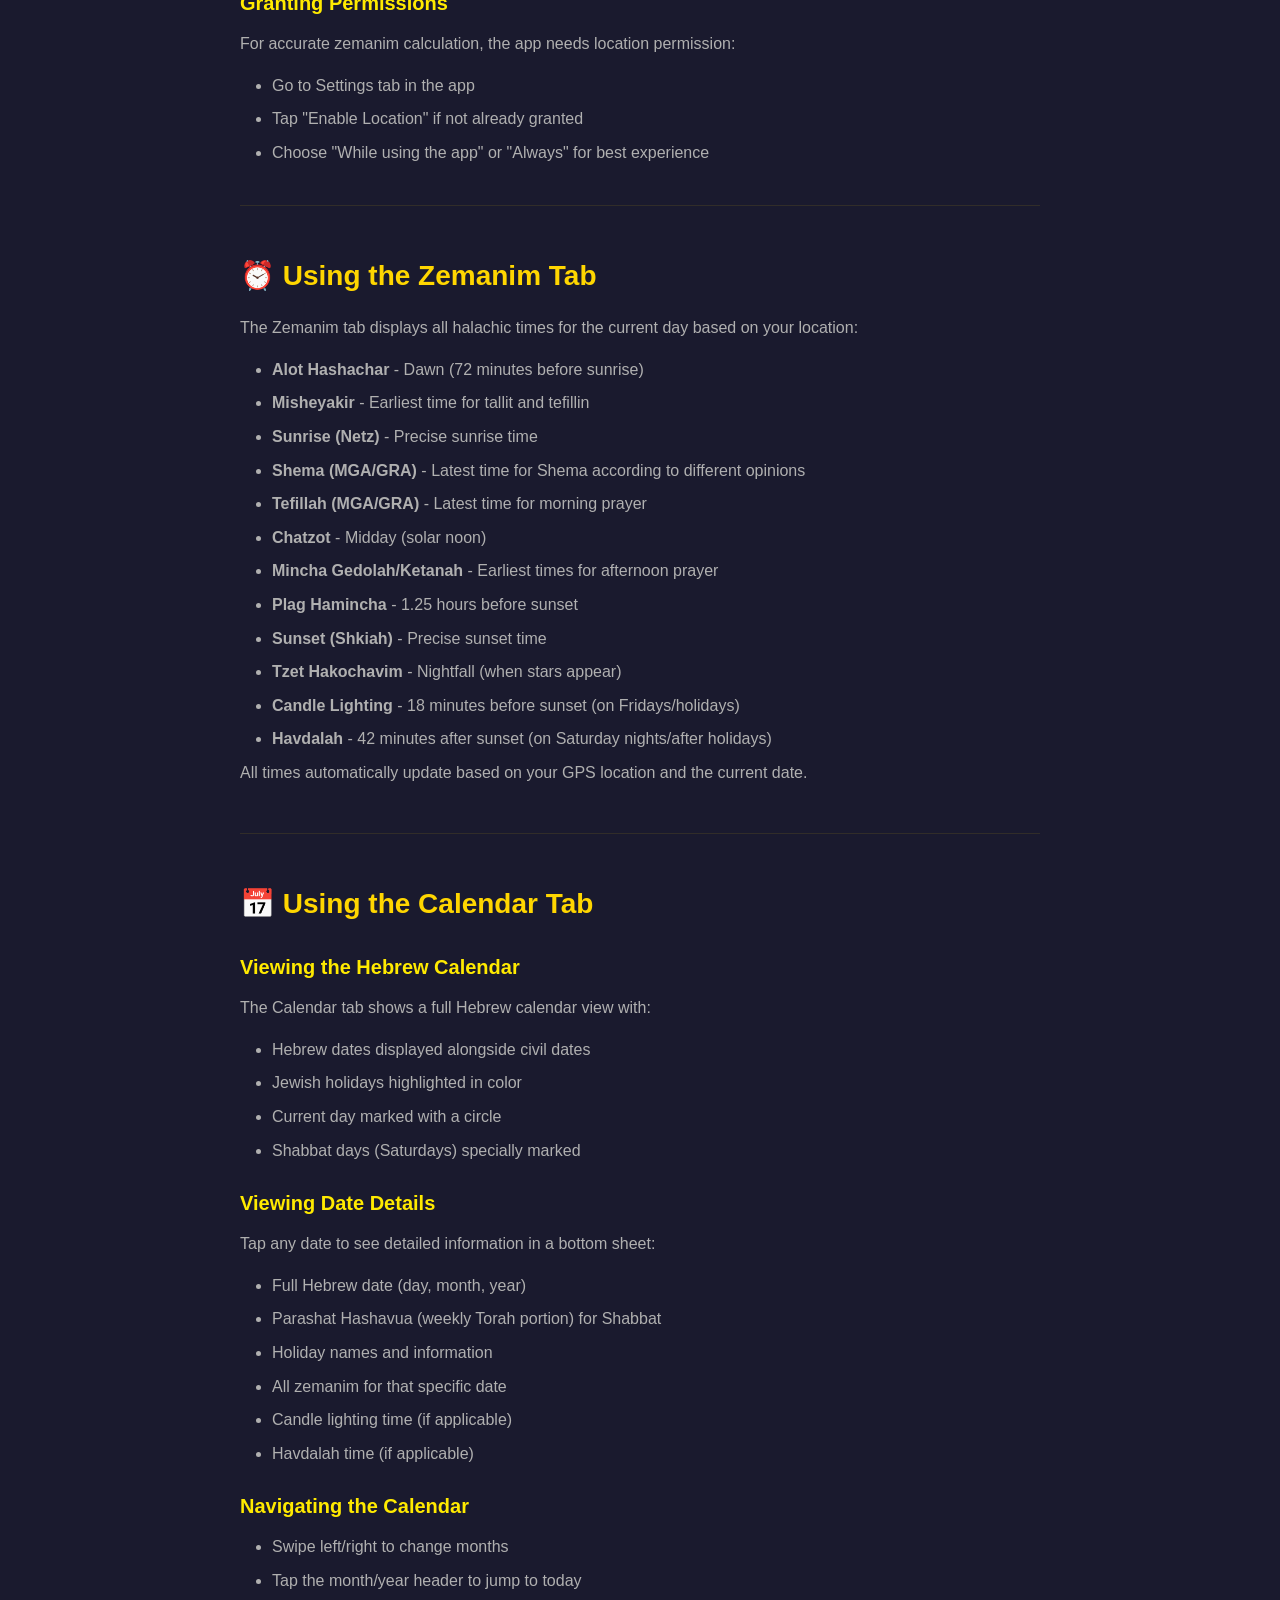
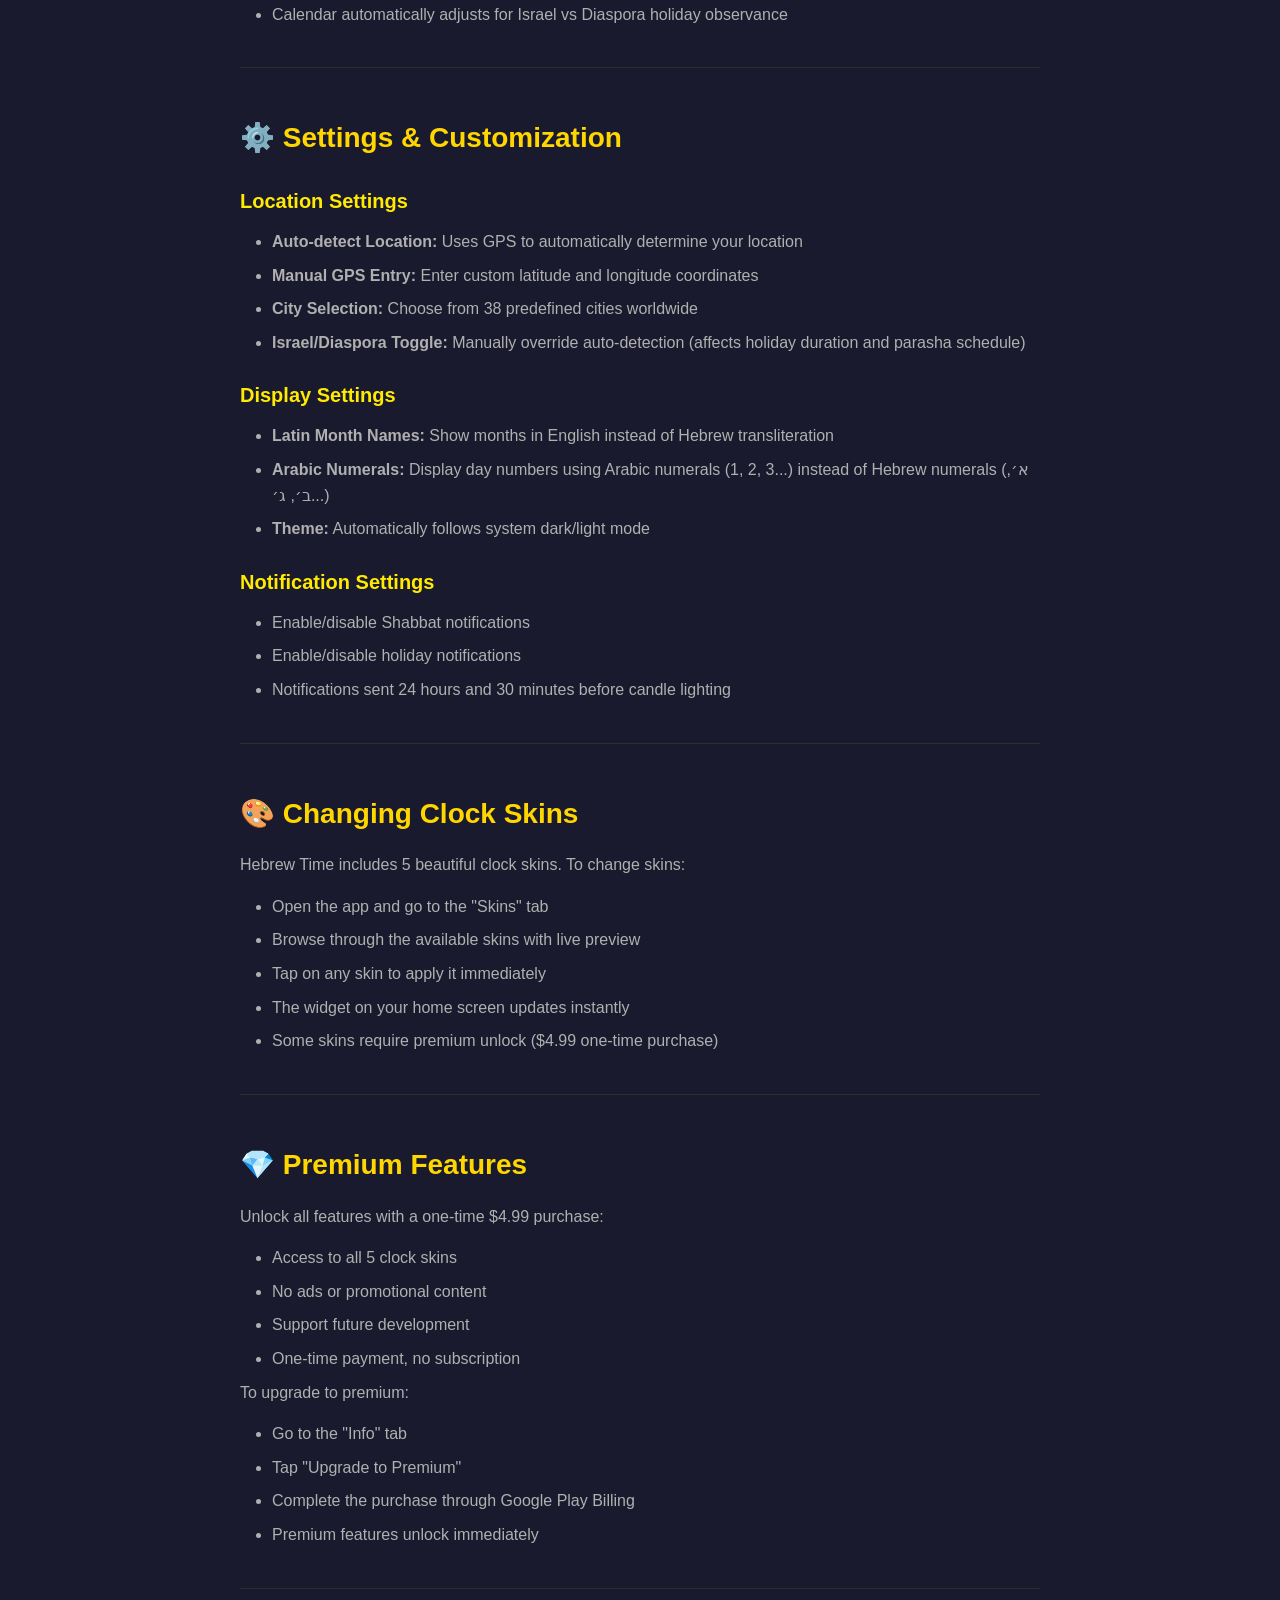
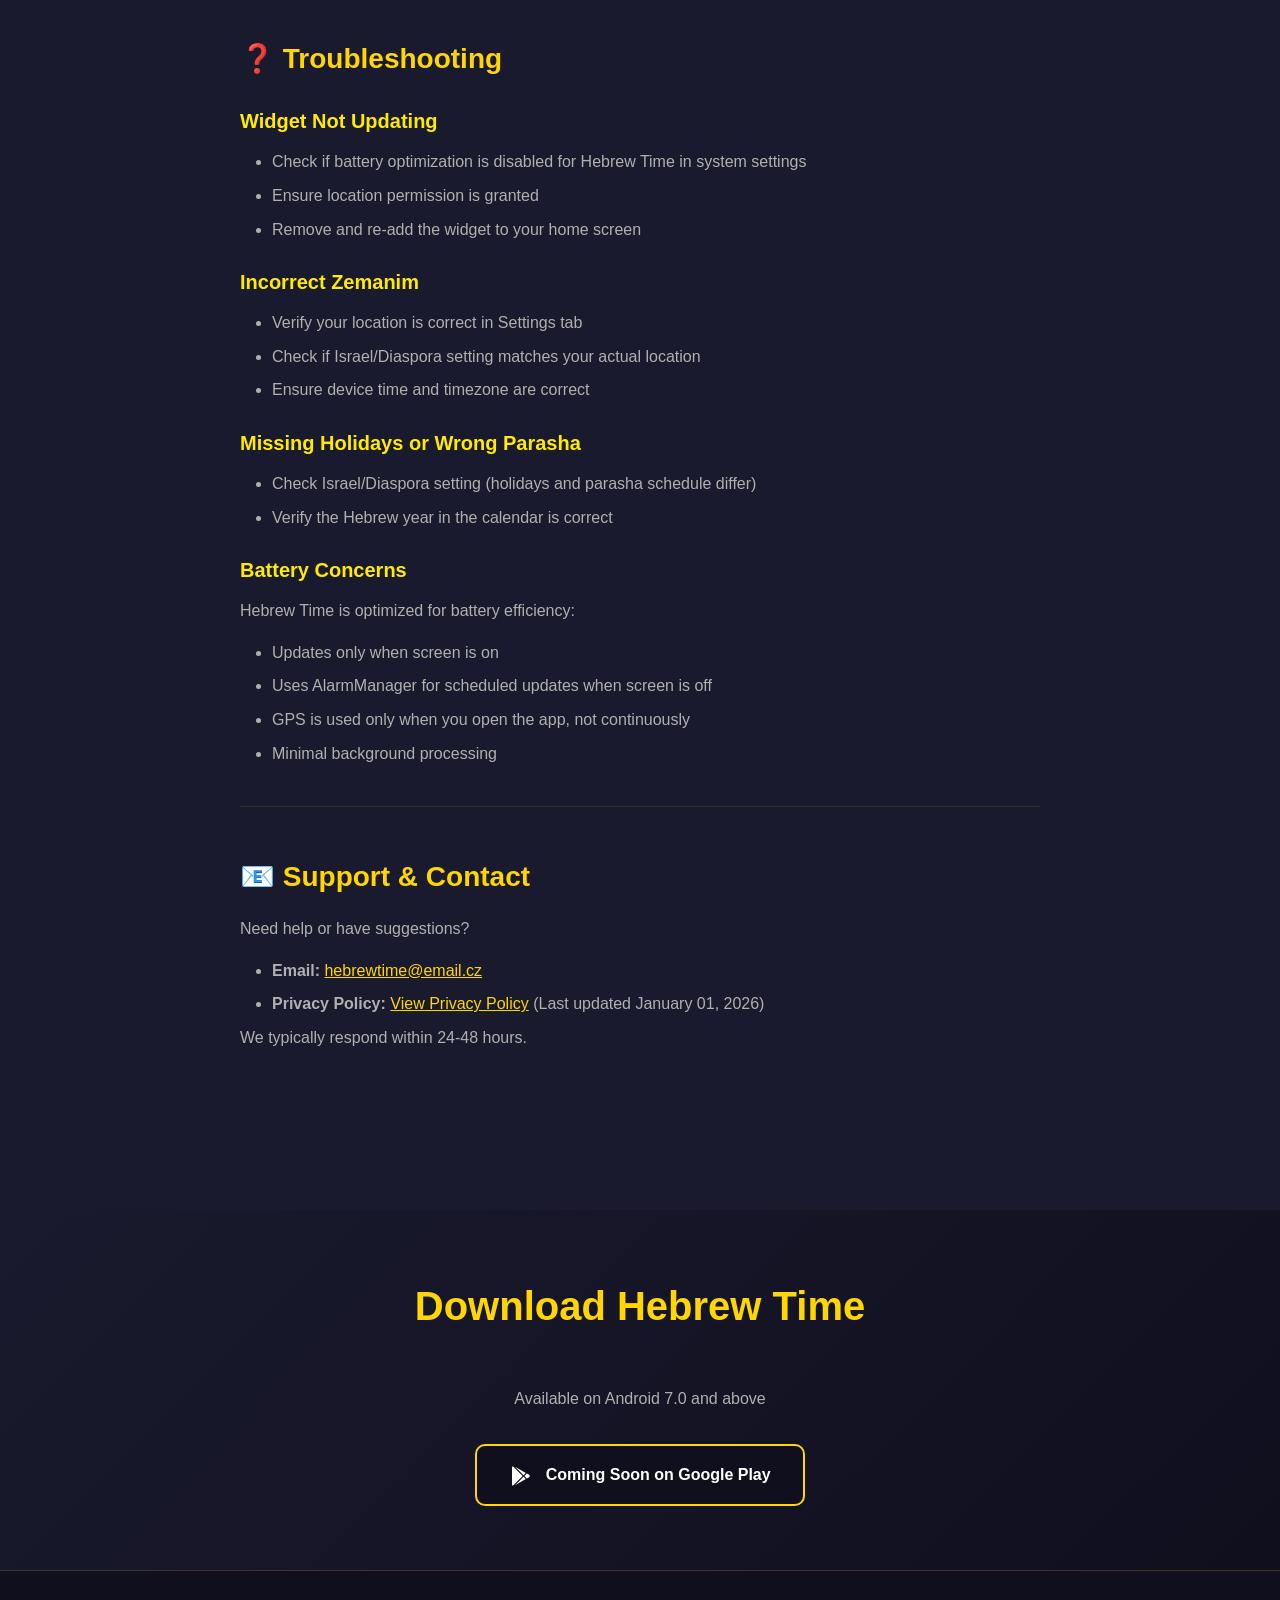
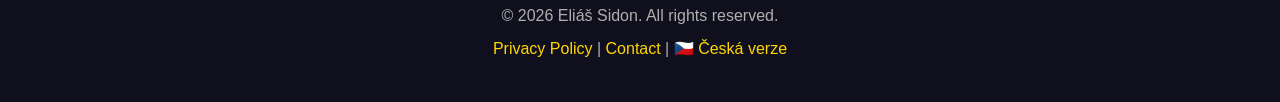
==== commit bcab4d07: "Translate index.html content to English" ====
--- a/index.html
+++ b/index.html
@@ -1,12 +1,12 @@
 <!DOCTYPE html>
-<html lang="cs">
+<html lang="en">
 <head>
     <meta charset="UTF-8">
     <meta name="viewport" content="width=device-width, initial-scale=1.0">
-    <meta name="description" content="Hebrew Time - Inovativní Android widget s hebrejským kalendářem, analogovými hodinami s hebrejskými číslicemi a přesnými halachickými časy (zemanim)">
-    <meta name="keywords" content="Hebrejský kalendář, židovský kalendář, zemanim, halachické časy, hebrejský widget, Android, časy šabatu">
+    <meta name="description" content="Hebrew Time - An innovative Android widget with Hebrew calendar, analog clock with Hebrew numerals, and precise halachic times (zemanim)">
+    <meta name="keywords" content="Hebrew calendar, Jewish calendar, zemanim, halachic times, Hebrew widget, Android, Shabbat times">
     <meta name="author" content="Eliáš Sidon">
-    <title>Hebrew Time - Widget s hebrejským kalendářem pro Android</title>
+    <title>Hebrew Time - Hebrew Calendar Widget for Android</title>
     <style>
         * {
             margin: 0;
@@ -413,11 +413,11 @@
         <div class="container">
             <div class="logo">⏰ Hebrew Time</div>
             <ul class="nav-links">
-                <li><a href="#funkce">Funkce</a></li>
-                <li><a href="#screenshoty">Screenshoty</a></li>
-                <li><a href="#navod">Návod</a></li>
-                <li><a href="#stahnout">Stáhnout</a></li>
-                <li class="lang-switch"><a href="index.html">🇬🇧 English</a></li>
+                <li><a href="#features">Features</a></li>
+                <li><a href="#screenshots">Screenshots</a></li>
+                <li><a href="#guide">User Guide</a></li>
+                <li><a href="#download">Download</a></li>
+                <li class="lang-switch"><a href="index-cs.html">🇨🇿 Česky</a></li>
             </ul>
         </div>
     </nav>
@@ -429,292 +429,293 @@
                 <img src="assets/logo.png" alt="Hebrew Time Logo">
             </div>
             <h1>Hebrew Time</h1>
-            <p class="slogan" style="font-size: 1.5rem; font-style: italic; color: var(--primary-color); margin-bottom: 1rem;">Čas, jenž se vrací ke svému počátku</p>
-            <p>Ultimátní widget s hebrejským kalendářem pro Android s analogovými hodinami běžícími proti směru hodinových ručiček, přesnými halachickými časy (zemanim) a krásnými přizpůsobitelnými motivy.</p>
-            <a href="#stahnout" class="cta-button">Stáhnout nyní</a>
+            <p class="slogan" style="font-size: 1.5rem; font-style: italic; color: var(--primary-color); margin-bottom: 1rem;">Time flowing back to its beginning</p>
+            <p>The ultimate Hebrew calendar widget for Android with counter-clockwise analog clock, precise halachic times (zemanim), and beautiful customizable skins.</p>
+            <a href="#download" class="cta-button">Download Now</a>
         </div>
     </section>
 
     <!-- Features Section -->
-    <section id="funkce">
+    <section id="features">
         <div class="container">
-            <h2>Funkce</h2>
+            <h2>Features</h2>
             <div class="features-grid">
                 <div class="feature-card">
                     <div class="feature-icon">🕐</div>
-                    <h3>Hodiny běžící proti směru ručiček</h3>
-                    <p>Unikátní analogové hodiny s hebrejskými číslicemi (gematrií), které se pohybují proti směru hodinových ručiček podle tradičního hebrejského směru čtení.</p>
+                    <h3>Counter-Clockwise Analog Clock</h3>
+                    <p>Unique analog clock with Hebrew numerals (Gematria) that moves counter-clockwise, following traditional Hebrew reading direction.</p>
                 </div>
 
                 <div class="feature-card">
                     <div class="feature-icon">📅</div>
-                    <h3>Integrace hebrejského kalendáře</h3>
-                    <p>Kompletní hebrejský kalendář s židovskými svátky, parashat ha-šavua a automatickou detekcí Izrael/diaspora na základě vaší GPS polohy.</p>
+                    <h3>Hebrew Calendar Integration</h3>
+                    <p>Full Hebrew calendar with Jewish holidays, parashat hashavua, and automatic Israel/Diaspora detection based on your GPS location.</p>
                 </div>
 
                 <div class="feature-card">
                     <div class="feature-icon">🌅</div>
-                    <h3>Přesný výpočet zemanů</h3>
-                    <p>Přesné halachické časy včetně východu slunce, západu slunce, času zapálení svíček a havdaly vypočítané z vašich GPS souřadnic.</p>
+                    <h3>Precise Zemanim Calculation</h3>
+                    <p>Accurate halachic times including sunrise, sunset, candle lighting, and havdalah times calculated from your GPS coordinates.</p>
                 </div>
 
                 <div class="feature-card">
                     <div class="feature-icon">🔔</div>
-                    <h3>Notifikace šabatu a svátků</h3>
-                    <p>Nikdy nezmeškáte šabat nebo židovský svátek díky upozorněním 24 hodin a 30 minut před časem zapálení svíček.</p>
+                    <h3>Shabbat & Holiday Notifications</h3>
+                    <p>Never miss Shabbat or a Jewish holiday with notifications 24 hours and 30 minutes before candle lighting time.</p>
                 </div>
 
                 <div class="feature-card">
                     <div class="feature-icon">🎨</div>
-                    <h3>5 krásných motivů hodin</h3>
-                    <p>Vyberte si z 5 profesionálně navržených motivů hodin s živým náhledem a okamžitým přepínáním.</p>
+                    <h3>5 Beautiful Clock Skins</h3>
+                    <p>Choose from 5 professionally designed clock skins with live preview and instant switching.</p>
                 </div>
 
                 <div class="feature-card">
                     <div class="feature-icon">⚙️</div>
-                    <h3>Přizpůsobitelné zobrazení</h3>
-                    <p>Možnosti zobrazení dat s latinskými názvy měsíců a arabskými číslicemi pro snazší čtení vedle hebrejštiny.</p>
+                    <h3>Customizable Display</h3>
+                    <p>Options to display dates with Latin month names and Arabic numerals for easier reading alongside Hebrew.</p>
                 </div>
 
                 <div class="feature-card">
                     <div class="feature-icon">📍</div>
-                    <h3>Manuální zadání GPS</h3>
-                    <p>Zadejte vlastní GPS souřadnice ručně nebo vyberte z 38 předdefinovaných měst po celém světě.</p>
+                    <h3>Manual GPS Override</h3>
+                    <p>Enter custom GPS coordinates manually or select from 38 predefined cities worldwide.</p>
                 </div>
 
                 <div class="feature-card">
+                    <div class="feature-card">
                     <div class="feature-icon">💎</div>
-                    <h3>Prémiové funkce</h3>
-                    <p>Odemkněte všechny motivy a pokročilé funkce pomocí jednorázového nákupu za $4.99. Bezplatná verze zahrnuje základní funkce.</p>
+                    <h3>Premium Features</h3>
+                    <p>Unlock all skins and advanced features with a one-time $4.99 purchase. Free version includes core functionality.</p>
                 </div>
             </div>
         </div>
     </section>
 
     <!-- Screenshots Section -->
-    <section id="screenshoty" class="screenshots-section">
+    <section id="screenshots" class="screenshots-section">
         <div class="container">
-            <h2>Podívejte se na Hebrew Time v akci</h2>
-            <p style="text-align: center; color: var(--text-gray); margin-bottom: 2rem;">Přejeďte pro zobrazení všech funkcí</p>
+            <h2>See Hebrew Time in Action</h2>
+            <p style="text-align: center; color: var(--text-gray); margin-bottom: 2rem;">Swipe through to explore all features</p>
             <div class="screenshots-container">
                 <div class="screenshot-item">
-                    <img src="assets/hebrewtime/Screenshot_20251229-194459.png" alt="Hebrew Time Widget na domovské obrazovce">
-                    <p class="screenshot-caption">Widget na domovské obrazovce</p>
+                    <img src="assets/hebrewtime/Screenshot_20251229-194459.png" alt="Hebrew Time Widget on Home Screen">
+                    <p class="screenshot-caption">Widget on Home Screen</p>
                 </div>
                 <div class="screenshot-item">
-                    <img src="assets/hebrewtime/Screenshot_20251229-194509.png" alt="Zemanim - Halachické časy">
-                    <p class="screenshot-caption">Zemanim - Halachické časy</p>
+                    <img src="assets/hebrewtime/Screenshot_20251229-194509.png" alt="Zemanim - Halachic Times">
+                    <p class="screenshot-caption">Zemanim - Halachic Times</p>
                 </div>
                 <div class="screenshot-item">
-                    <img src="assets/hebrewtime/Screenshot_20251229-194522.png" alt="Hebrejský kalendář se svátky">
-                    <p class="screenshot-caption">Hebrejský kalendář se svátky</p>
+                    <img src="assets/hebrewtime/Screenshot_20251229-194522.png" alt="Hebrew Calendar with Holidays">
+                    <p class="screenshot-caption">Hebrew Calendar with Holidays</p>
                 </div>
                 <div class="screenshot-item">
-                    <img src="assets/hebrewtime/Screenshot_20251229-194552.png" alt="Detail data kalendáře">
-                    <p class="screenshot-caption">Detail data s zemany</p>
+                    <img src="assets/hebrewtime/Screenshot_20251229-194552.png" alt="Calendar Date Details">
+                    <p class="screenshot-caption">Date Details with Zemanim</p>
                 </div>
                 <div class="screenshot-item">
-                    <img src="assets/hebrewtime/Screenshot_20251229-194610.png" alt="5 motivů hodin na výběr">
-                    <p class="screenshot-caption">5 krásných motivů hodin</p>
+                    <img src="assets/hebrewtime/Screenshot_20251229-194610.png" alt="5 Clock Skins to Choose From">
+                    <p class="screenshot-caption">5 Beautiful Clock Skins</p>
                 </div>
                 <div class="screenshot-item">
-                    <img src="assets/hebrewtime/Screenshot_20251229-194818.png" alt="Zobrazení Hebrew Time Widgetu">
-                    <p class="screenshot-caption">Hodiny běžící proti směru ručiček</p>
+                    <img src="assets/hebrewtime/Screenshot_20251229-194818.png" alt="Hebrew Time Widget Display">
+                    <p class="screenshot-caption">Counter-Clockwise Hebrew Clock</p>
                 </div>
             </div>
         </div>
     </section>
 
     <!-- User Guide Section -->
-    <section id="navod" class="guide-section">
+    <section id="guide" class="guide-section">
         <div class="container">
-            <h2>Uživatelský návod</h2>
+            <h2>User Guide</h2>
             <div class="guide-content">
 
                 <div class="guide-item">
-                    <h3>📱 Instalace a nastavení</h3>
-                    <h4>Instalace aplikace</h4>
-                    <p>Stáhněte si Hebrew Time z Google Play Store a nainstalujte ji na své zařízení Android (vyžaduje Android 7.0 nebo vyšší).</p>
-
-                    <h4>Přidání widgetu</h4>
-                    <ul>
-                        <li>Dlouze stiskněte prázdné místo na domovské obrazovce</li>
-                        <li>Vyberte "Widgety" z nabídky</li>
-                        <li>Najděte "Hebrew Time" v seznamu widgetů</li>
-                        <li>Přetáhněte jej na požadované místo na domovské obrazovce</li>
-                        <li>Widget automaticky začne zobrazovat aktuální čas a hebrejské datum</li>
-                    </ul>
-
-                    <h4>Udělení oprávnění</h4>
-                    <p>Pro přesný výpočet zemanů potřebuje aplikace oprávnění k poloze:</p>
-                    <ul>
-                        <li>Přejděte na záložku Nastavení v aplikaci</li>
-                        <li>Klepněte na "Povolit polohu", pokud ještě není uděleno</li>
-                        <li>Vyberte "Při používání aplikace" nebo "Vždy" pro nejlepší zážitek</li>
+                    <h3>📱 Installation & Setup</h3>
+                    <h4>Installing the App</h4>
+                    <p>Download Hebrew Time from the Google Play Store and install it on your Android device (requires Android 7.0 or higher).</p>
+
+                    <h4>Adding the Widget</h4>
+                    <ul>
+                        <li>Long-press on your home screen</li>
+                        <li>Select "Widgets" from the menu</li>
+                        <li>Find "Hebrew Time" in the widget list</li>
+                        <li>Drag it to your desired location on the home screen</li>
+                        <li>The widget will automatically start displaying the current time and Hebrew date</li>
+                    </ul>
+
+                    <h4>Granting Permissions</h4>
+                    <p>For accurate zemanim calculation, the app needs location permission:</p>
+                    <ul>
+                        <li>Go to Settings tab in the app</li>
+                        <li>Tap "Enable Location" if not already granted</li>
+                        <li>Choose "While using the app" or "Always" for best experience</li>
                     </ul>
                 </div>
 
                 <div class="guide-item">
-                    <h3>⏰ Použití záložky Zemanim</h3>
-                    <p>Záložka Zemanim zobrazuje všechny halachické časy pro aktuální den na základě vaší polohy:</p>
-                    <ul>
-                        <li><strong>Alot ha-šachar</strong> - Úsvit (72 minut před východem slunce)</li>
-                        <li><strong>Mišejakir</strong> - Nejčasnější čas pro talit a tefilin</li>
-                        <li><strong>Východ slunce (Nec)</strong> - Přesný čas východu slunce</li>
-                        <li><strong>Šema (MGA/GRA)</strong> - Nejzazší čas pro Šema podle různých názorů</li>
-                        <li><strong>Tefila (MGA/GRA)</strong> - Nejzazší čas pro ranní modlitbu</li>
-                        <li><strong>Chacot</strong> - Poledne (sluneční poledne)</li>
-                        <li><strong>Mincha gedola/ketana</strong> - Nejčasnější časy pro odpolední modlitbu</li>
-                        <li><strong>Plag ha-mincha</strong> - 1,25 hodiny před západem slunce</li>
-                        <li><strong>Západ slunce (Škia)</strong> - Přesný čas západu slunce</li>
-                        <li><strong>Cet ha-kochavim</strong> - Soumrak (kdy se objeví hvězdy)</li>
-                        <li><strong>Zapálení svíček</strong> - 18 minut před západem slunce (v pátek/svátky)</li>
-                        <li><strong>Havdala</strong> - 42 minut po západu slunce (v sobotu večer/po svátcích)</li>
-                    </ul>
-                    <p>Všechny časy se automaticky aktualizují na základě vaší GPS polohy a aktuálního data.</p>
+                    <h3>⏰ Using the Zemanim Tab</h3>
+                    <p>The Zemanim tab displays all halachic times for the current day based on your location:</p>
+                    <ul>
+                        <li><strong>Alot Hashachar</strong> - Dawn (72 minutes before sunrise)</li>
+                        <li><strong>Misheyakir</strong> - Earliest time for tallit and tefillin</li>
+                        <li><strong>Sunrise (Netz)</strong> - Precise sunrise time</li>
+                        <li><strong>Shema (MGA/GRA)</strong> - Latest time for Shema according to different opinions</li>
+                        <li><strong>Tefillah (MGA/GRA)</strong> - Latest time for morning prayer</li>
+                        <li><strong>Chatzot</strong> - Midday (solar noon)</li>
+                        <li><strong>Mincha Gedolah/Ketanah</strong> - Earliest times for afternoon prayer</li>
+                        <li><strong>Plag Hamincha</strong> - 1.25 hours before sunset</li>
+                        <li><strong>Sunset (Shkiah)</strong> - Precise sunset time</li>
+                        <li><strong>Tzet Hakochavim</strong> - Nightfall (when stars appear)</li>
+                        <li><strong>Candle Lighting</strong> - 18 minutes before sunset (on Fridays/holidays)</li>
+                        <li><strong>Havdalah</strong> - 42 minutes after sunset (on Saturday nights/after holidays)</li>
+                    </ul>
+                    <p>All times automatically update based on your GPS location and the current date.</p>
                 </div>
 
                 <div class="guide-item">
-                    <h3>📅 Použití záložky Kalendář</h3>
-                    <h4>Zobrazení hebrejského kalendáře</h4>
-                    <p>Záložka Kalendář zobrazuje kompletní zobrazení hebrejského kalendáře s:</p>
-                    <ul>
-                        <li>Hebrejská data zobrazená vedle občanských dat</li>
-                        <li>Židovské svátky zvýrazněné barvou</li>
-                        <li>Aktuální den označený kroužkem</li>
-                        <li>Dny šabatu (soboty) speciálně označené</li>
-                    </ul>
-
-                    <h4>Zobrazení podrobností o datu</h4>
-                    <p>Klepnutím na jakékoli datum zobrazíte podrobné informace v dolním panelu:</p>
-                    <ul>
-                        <li>Úplné hebrejské datum (den, měsíc, rok)</li>
-                        <li>Parashat ha-šavua (týdenní čtení z Tóry) pro šabat</li>
-                        <li>Názvy svátků a informace</li>
-                        <li>Všechny zemany pro konkrétní datum</li>
-                        <li>Čas zapálení svíček (pokud je relevantní)</li>
-                        <li>Čas havdaly (pokud je relevantní)</li>
-                    </ul>
-
-                    <h4>Navigace v kalendáři</h4>
-                    <ul>
-                        <li>Přejeďte vlevo/vpravo pro změnu měsíců</li>
-                        <li>Klepněte na záhlaví měsíce/roku pro přechod na dnešek</li>
-                        <li>Kalendář se automaticky přizpůsobí pro Izrael vs. diasporu ve slavení svátků</li>
+                    <h3>📅 Using the Calendar Tab</h3>
+                    <h4>Viewing the Hebrew Calendar</h4>
+                    <p>The Calendar tab shows a full Hebrew calendar view with:</p>
+                    <ul>
+                        <li>Hebrew dates displayed alongside civil dates</li>
+                        <li>Jewish holidays highlighted in color</li>
+                        <li>Current day marked with a circle</li>
+                        <li>Shabbat days (Saturdays) specially marked</li>
+                    </ul>
+
+                    <h4>Viewing Date Details</h4>
+                    <p>Tap any date to see detailed information in a bottom sheet:</p>
+                    <ul>
+                        <li>Full Hebrew date (day, month, year)</li>
+                        <li>Parashat Hashavua (weekly Torah portion) for Shabbat</li>
+                        <li>Holiday names and information</li>
+                        <li>All zemanim for that specific date</li>
+                        <li>Candle lighting time (if applicable)</li>
+                        <li>Havdalah time (if applicable)</li>
+                    </ul>
+
+                    <h4>Navigating the Calendar</h4>
+                    <ul>
+                        <li>Swipe left/right to change months</li>
+                        <li>Tap the month/year header to jump to today</li>
+                        <li>Calendar automatically adjusts for Israel vs Diaspora holiday observance</li>
                     </ul>
                 </div>
 
                 <div class="guide-item">
-                    <h3>⚙️ Nastavení a přizpůsobení</h3>
-                    <h4>Nastavení polohy</h4>
-                    <ul>
-                        <li><strong>Automatická detekce polohy:</strong> Používá GPS k automatickému určení vaší polohy</li>
-                        <li><strong>Manuální zadání GPS:</strong> Zadejte vlastní souřadnice zeměpisné šířky a délky</li>
-                        <li><strong>Výběr města:</strong> Vyberte z 38 předdefinovaných měst po celém světě</li>
-                        <li><strong>Přepínač Izrael/diaspora:</strong> Ručně přepište automatickou detekci (ovlivňuje délku svátků a plán paraších)</li>
-                    </ul>
-
-                    <h4>Nastavení zobrazení</h4>
-                    <ul>
-                        <li><strong>Latinské názvy měsíců:</strong> Zobrazit měsíce v angličtině místo hebrejské transliterace</li>
-                        <li><strong>Arabské číslice:</strong> Zobrazit čísla dní pomocí arabských číslic (1, 2, 3...) místo hebrejských číslic (א׳, ב׳, ג׳...)</li>
-                        <li><strong>Motiv:</strong> Automaticky následuje systémový tmavý/světlý režim</li>
-                    </ul>
-
-                    <h4>Nastavení notifikací</h4>
-                    <ul>
-                        <li>Povolit/zakázat notifikace šabatu</li>
-                        <li>Povolit/zakázat notifikace svátků</li>
-                        <li>Notifikace odesílány 24 hodin a 30 minut před časem zapálení svíček</li>
+                    <h3>⚙️ Settings & Customization</h3>
+                    <h4>Location Settings</h4>
+                    <ul>
+                        <li><strong>Auto-detect Location:</strong> Uses GPS to automatically determine your location</li>
+                        <li><strong>Manual GPS Entry:</strong> Enter custom latitude and longitude coordinates</li>
+                        <li><strong>City Selection:</strong> Choose from 38 predefined cities worldwide</li>
+                        <li><strong>Israel/Diaspora Toggle:</strong> Manually override auto-detection (affects holiday duration and parasha schedule)</li>
+                    </ul>
+
+                    <h4>Display Settings</h4>
+                    <ul>
+                        <li><strong>Latin Month Names:</strong> Show months in English instead of Hebrew transliteration</li>
+                        <li><strong>Arabic Numerals:</strong> Display day numbers using Arabic numerals (1, 2, 3...) instead of Hebrew numerals (א׳, ב׳, ג׳...)</li>
+                        <li><strong>Theme:</strong> Automatically follows system dark/light mode</li>
+                    </ul>
+
+                    <h4>Notification Settings</h4>
+                    <ul>
+                        <li>Enable/disable Shabbat notifications</li>
+                        <li>Enable/disable holiday notifications</li>
+                        <li>Notifications sent 24 hours and 30 minutes before candle lighting</li>
                     </ul>
                 </div>
 
                 <div class="guide-item">
-                    <h3>🎨 Změna motivů hodin</h3>
-                    <p>Hebrew Time obsahuje 5 krásných motivů hodin. Pro změnu motivu:</p>
-                    <ul>
-                        <li>Otevřete aplikaci a přejděte na záložku "Motivy"</li>
-                        <li>Procházejte dostupné motivy s živým náhledem</li>
-                        <li>Klepněte na jakýkoli motiv pro jeho okamžité použití</li>
-                        <li>Widget na vaší domovské obrazovce se okamžitě aktualizuje</li>
-                        <li>Některé motivy vyžadují prémiové odemčení (jednorázový nákup za $4.99)</li>
+                    <h3>🎨 Changing Clock Skins</h3>
+                    <p>Hebrew Time includes 5 beautiful clock skins. To change skins:</p>
+                    <ul>
+                        <li>Open the app and go to the "Skins" tab</li>
+                        <li>Browse through the available skins with live preview</li>
+                        <li>Tap on any skin to apply it immediately</li>
+                        <li>The widget on your home screen updates instantly</li>
+                        <li>Some skins require premium unlock ($4.99 one-time purchase)</li>
                     </ul>
                 </div>
 
                 <div class="guide-item">
-                    <h3>💎 Prémiové funkce</h3>
-                    <p>Odemkněte všechny funkce pomocí jednorázového nákupu za $4.99:</p>
-                    <ul>
-                        <li>Přístup ke všem 5 motivům hodin</li>
-                        <li>Žádné reklamy ani propagační obsah</li>
-                        <li>Podpora budoucího vývoje</li>
-                        <li>Jednorázová platba, žádné předplatné</li>
-                    </ul>
-                    <p>Pro upgrade na prémium:</p>
-                    <ul>
-                        <li>Přejděte na záložku "Info"</li>
-                        <li>Klepněte na "Upgradovat na prémium"</li>
-                        <li>Dokončete nákup prostřednictvím Google Play Billing</li>
-                        <li>Prémiové funkce se okamžitě odemknou</li>
+                    <h3>💎 Premium Features</h3>
+                    <p>Unlock all features with a one-time $4.99 purchase:</p>
+                    <ul>
+                        <li>Access to all 5 clock skins</li>
+                        <li>No ads or promotional content</li>
+                        <li>Support future development</li>
+                        <li>One-time payment, no subscription</li>
+                    </ul>
+                    <p>To upgrade to premium:</p>
+                    <ul>
+                        <li>Go to the "Info" tab</li>
+                        <li>Tap "Upgrade to Premium"</li>
+                        <li>Complete the purchase through Google Play Billing</li>
+                        <li>Premium features unlock immediately</li>
                     </ul>
                 </div>
 
                 <div class="guide-item">
-                    <h3>❓ Řešení problémů</h3>
-                    <h4>Widget se neaktualizuje</h4>
-                    <ul>
-                        <li>Zkontrolujte, zda je optimalizace baterie pro Hebrew Time vypnutá v nastavení systému</li>
-                        <li>Ujistěte se, že je uděleno oprávnění k poloze</li>
-                        <li>Odeberte a znovu přidejte widget na domovskou obrazovku</li>
-                    </ul>
-
-                    <h4>Nesprávné zemany</h4>
-                    <ul>
-                        <li>Ověřte, že je vaše poloha správná v záložce Nastavení</li>
-                        <li>Zkontrolujte, zda nastavení Izrael/diaspora odpovídá vaší skutečné poloze</li>
-                        <li>Ujistěte se, že čas a časové pásmo zařízení jsou správné</li>
-                    </ul>
-
-                    <h4>Chybějící svátky nebo nesprávná paraša</h4>
-                    <ul>
-                        <li>Zkontrolujte nastavení Izrael/diaspora (svátky a plán paraších se liší)</li>
-                        <li>Ověřte, že hebrejský rok v kalendáři je správný</li>
-                    </ul>
-
-                    <h4>Obavy ohledně baterie</h4>
-                    <p>Hebrew Time je optimalizován pro efektivitu baterie:</p>
-                    <ul>
-                        <li>Aktualizuje se pouze při zapnuté obrazovce</li>
-                        <li>Používá AlarmManager pro naplánované aktualizace při vypnuté obrazovce</li>
-                        <li>GPS se používá pouze při otevření aplikace, ne nepřetržitě</li>
-                        <li>Minimální zpracování na pozadí</li>
+                    <h3>❓ Troubleshooting</h3>
+                    <h4>Widget Not Updating</h4>
+                    <ul>
+                        <li>Check if battery optimization is disabled for Hebrew Time in system settings</li>
+                        <li>Ensure location permission is granted</li>
+                        <li>Remove and re-add the widget to your home screen</li>
+                    </ul>
+
+                    <h4>Incorrect Zemanim</h4>
+                    <ul>
+                        <li>Verify your location is correct in Settings tab</li>
+                        <li>Check if Israel/Diaspora setting matches your actual location</li>
+                        <li>Ensure device time and timezone are correct</li>
+                    </ul>
+
+                    <h4>Missing Holidays or Wrong Parasha</h4>
+                    <ul>
+                        <li>Check Israel/Diaspora setting (holidays and parasha schedule differ)</li>
+                        <li>Verify the Hebrew year in the calendar is correct</li>
+                    </ul>
+
+                    <h4>Battery Concerns</h4>
+                    <p>Hebrew Time is optimized for battery efficiency:</p>
+                    <ul>
+                        <li>Updates only when screen is on</li>
+                        <li>Uses AlarmManager for scheduled updates when screen is off</li>
+                        <li>GPS is used only when you open the app, not continuously</li>
+                        <li>Minimal background processing</li>
                     </ul>
                 </div>
 
                 <div class="guide-item">
-                    <h3>📧 Podpora a kontakt</h3>
-                    <p>Potřebujete pomoc nebo máte návrhy?</p>
+                    <h3>📧 Support & Contact</h3>
+                    <p>Need help or have suggestions?</p>
                     <ul>
                         <li><strong>Email:</strong> <a href="mailto:hebrewtime@email.cz" style="color: var(--primary-color);">hebrewtime@email.cz</a></li>
-                        <li><strong>Zásady ochrany osobních údajů:</strong> <a href="https://sidonismo.github.io/hebrew-time/" style="color: var(--primary-color);">Zobrazit zásady ochrany osobních údajů</a> (Aktualizováno 1. ledna 2026)</li>
-                    </ul>
-                    <p>Obvykle odpovídáme do 24-48 hodin.</p>
+                        <li><strong>Privacy Policy:</strong> <a href="https://sidonismo.github.io/hebrew-time/" style="color: var(--primary-color);">View Privacy Policy</a> (Last updated January 01, 2026)</li>
+                    </ul>
+                    <p>We typically respond within 24-48 hours.</p>
                 </div>
             </div>
         </div>
     </section>
 
     <!-- Download Section -->
-    <section id="stahnout" class="download-section">
+    <section id="download" class="download-section">
         <div class="container">
-            <h2>Stáhnout Hebrew Time</h2>
-            <p style="color: var(--text-gray); margin-bottom: 2rem;">Dostupné na Androidu 7.0 a vyšším</p>
+            <h2>Download Hebrew Time</h2>
+            <p style="color: var(--text-gray); margin-bottom: 2rem;">Available on Android 7.0 and above</p>
             <div class="download-badges">
                 <a href="#" class="badge">
                     <svg width="24" height="24" style="vertical-align: middle; margin-right: 8px;" viewBox="0 0 24 24" fill="currentColor">
                         <path d="M3,20.5V3.5C3,2.91 3.34,2.39 3.84,2.15L13.69,12L3.84,21.85C3.34,21.6 3,21.09 3,20.5M16.81,15.12L6.05,21.34L14.54,12.85L16.81,15.12M20.16,10.81C20.5,11.08 20.75,11.5 20.75,12C20.75,12.5 20.53,12.9 20.18,13.18L17.89,14.5L15.39,12L17.89,9.5L20.16,10.81M6.05,2.66L16.81,8.88L14.54,11.15L6.05,2.66Z"/>
                     </svg>
-                    Brzy na Google Play
+                    Coming Soon on Google Play
                 </a>
             </div>
         </div>
@@ -723,11 +724,11 @@
     <!-- Footer -->
     <footer>
         <div class="container">
-            <p>&copy; 2026 Eliáš Sidon. Všechna práva vyhrazena.</p>
+            <p>&copy; 2026 Eliáš Sidon. All rights reserved.</p>
             <p>
-                <a href="https://sidonismo.github.io/hebrew-time/">Zásady ochrany osobních údajů</a> |
-                <a href="mailto:hebrewtime@email.cz">Kontakt</a> |
-                <a href="index.html">🇬🇧 English version</a>
+                <a href="https://sidonismo.github.io/hebrew-time/">Privacy Policy</a> |
+                <a href="mailto:hebrewtime@email.cz">Contact</a> |
+                <a href="index-cs.html">🇨🇿 Česká verze</a>
             </p>
         </div>
     </footer>
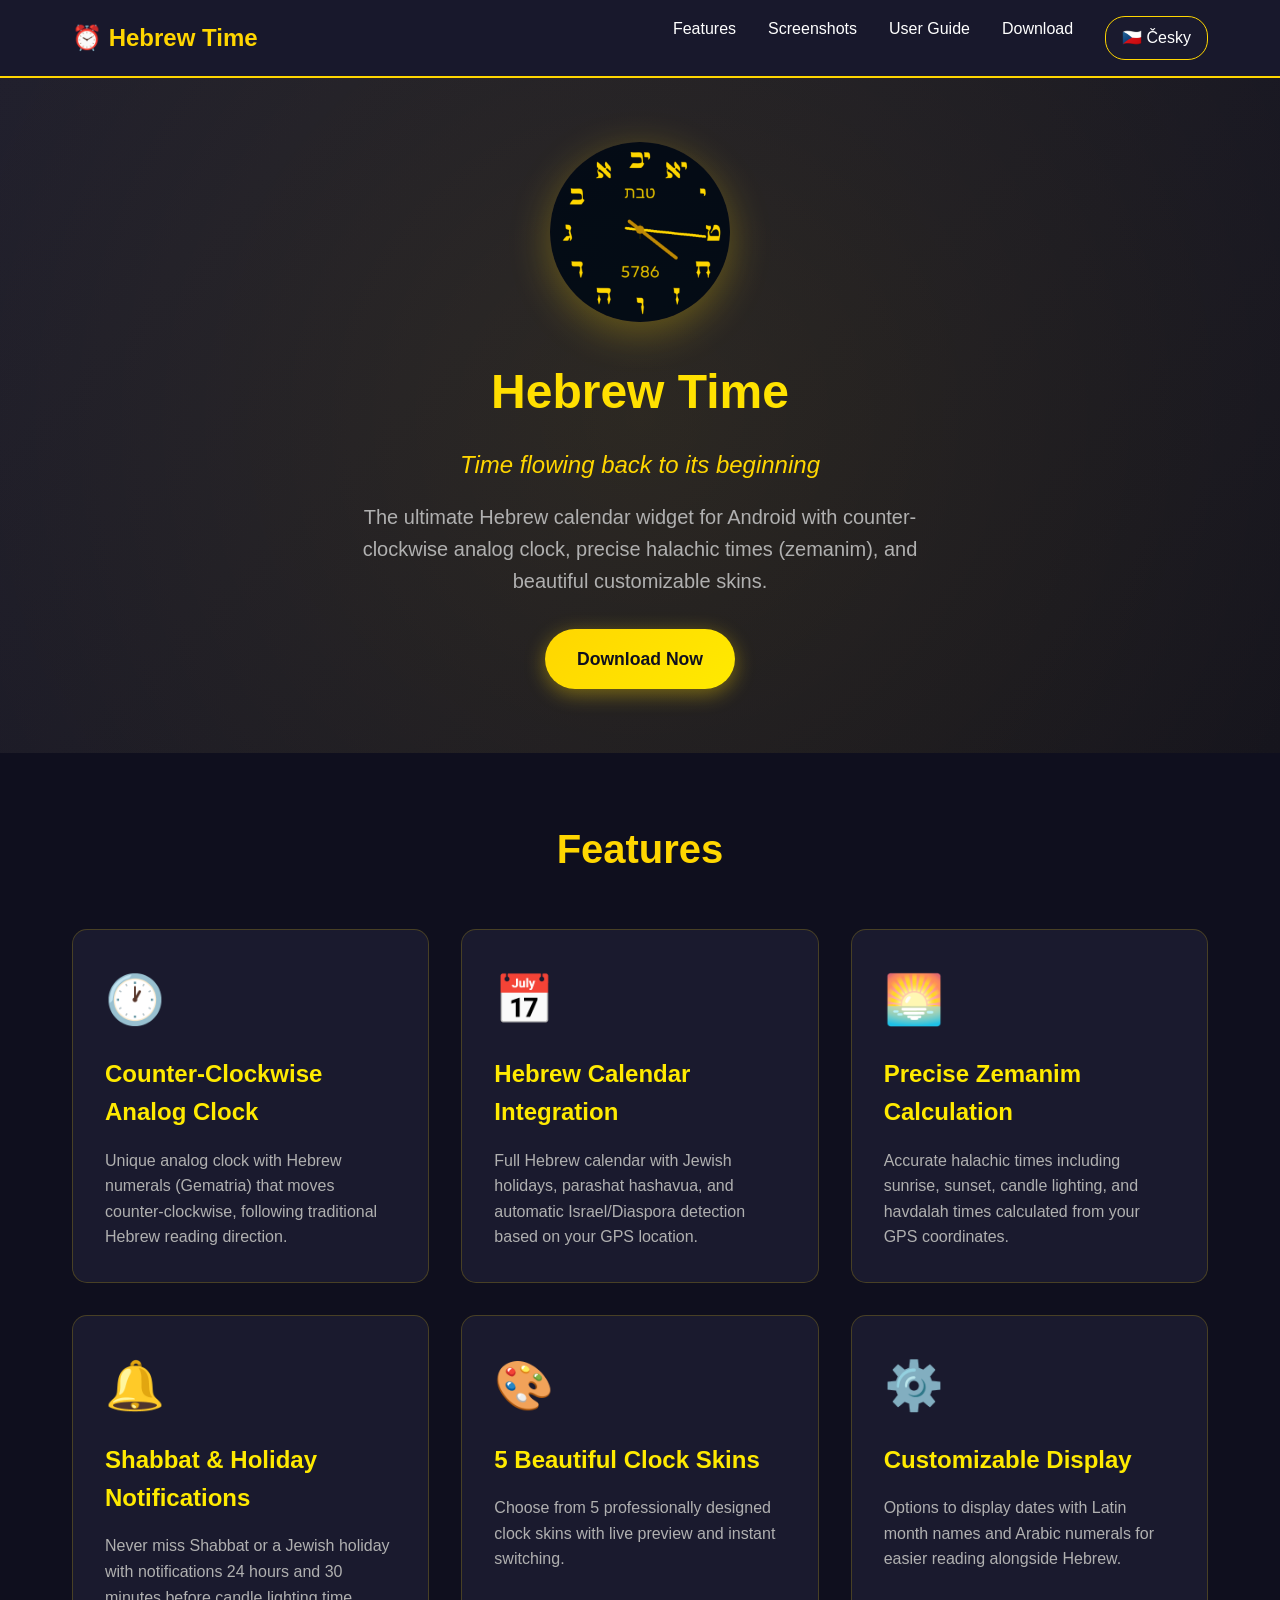
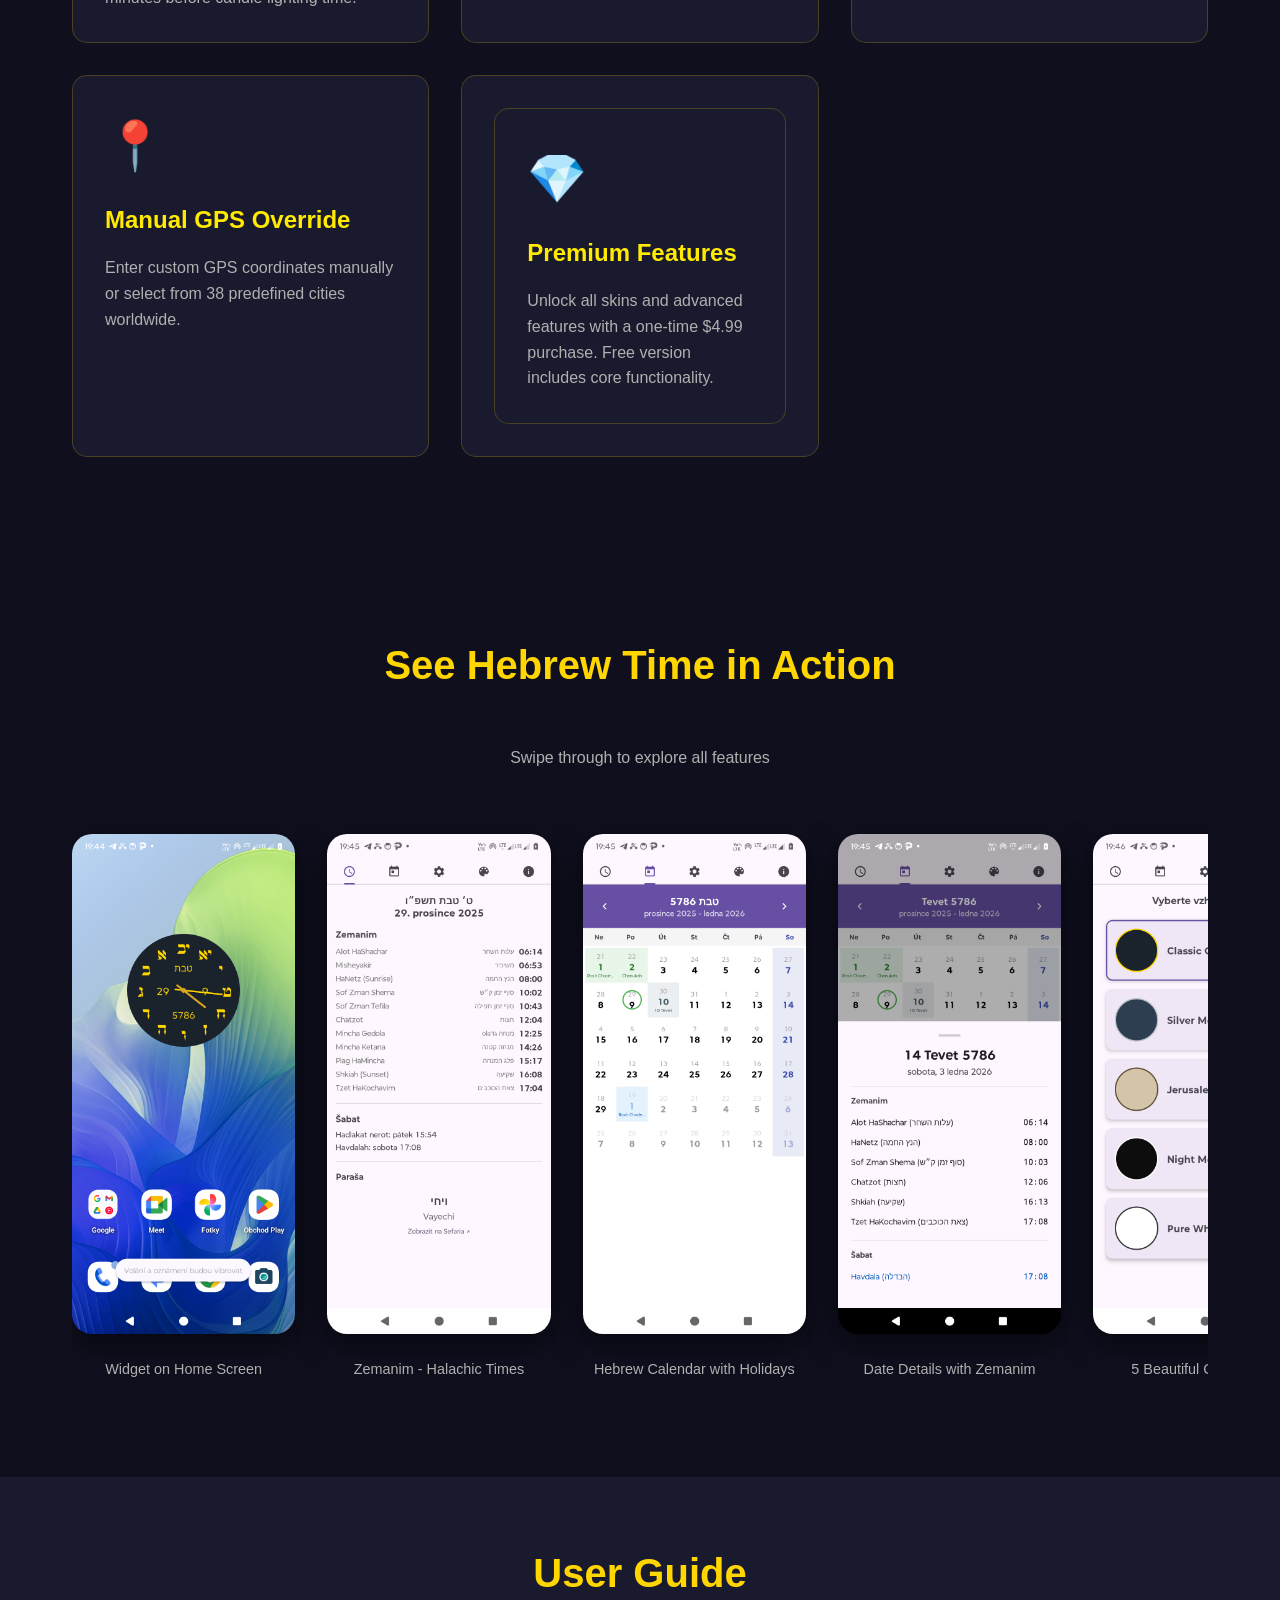
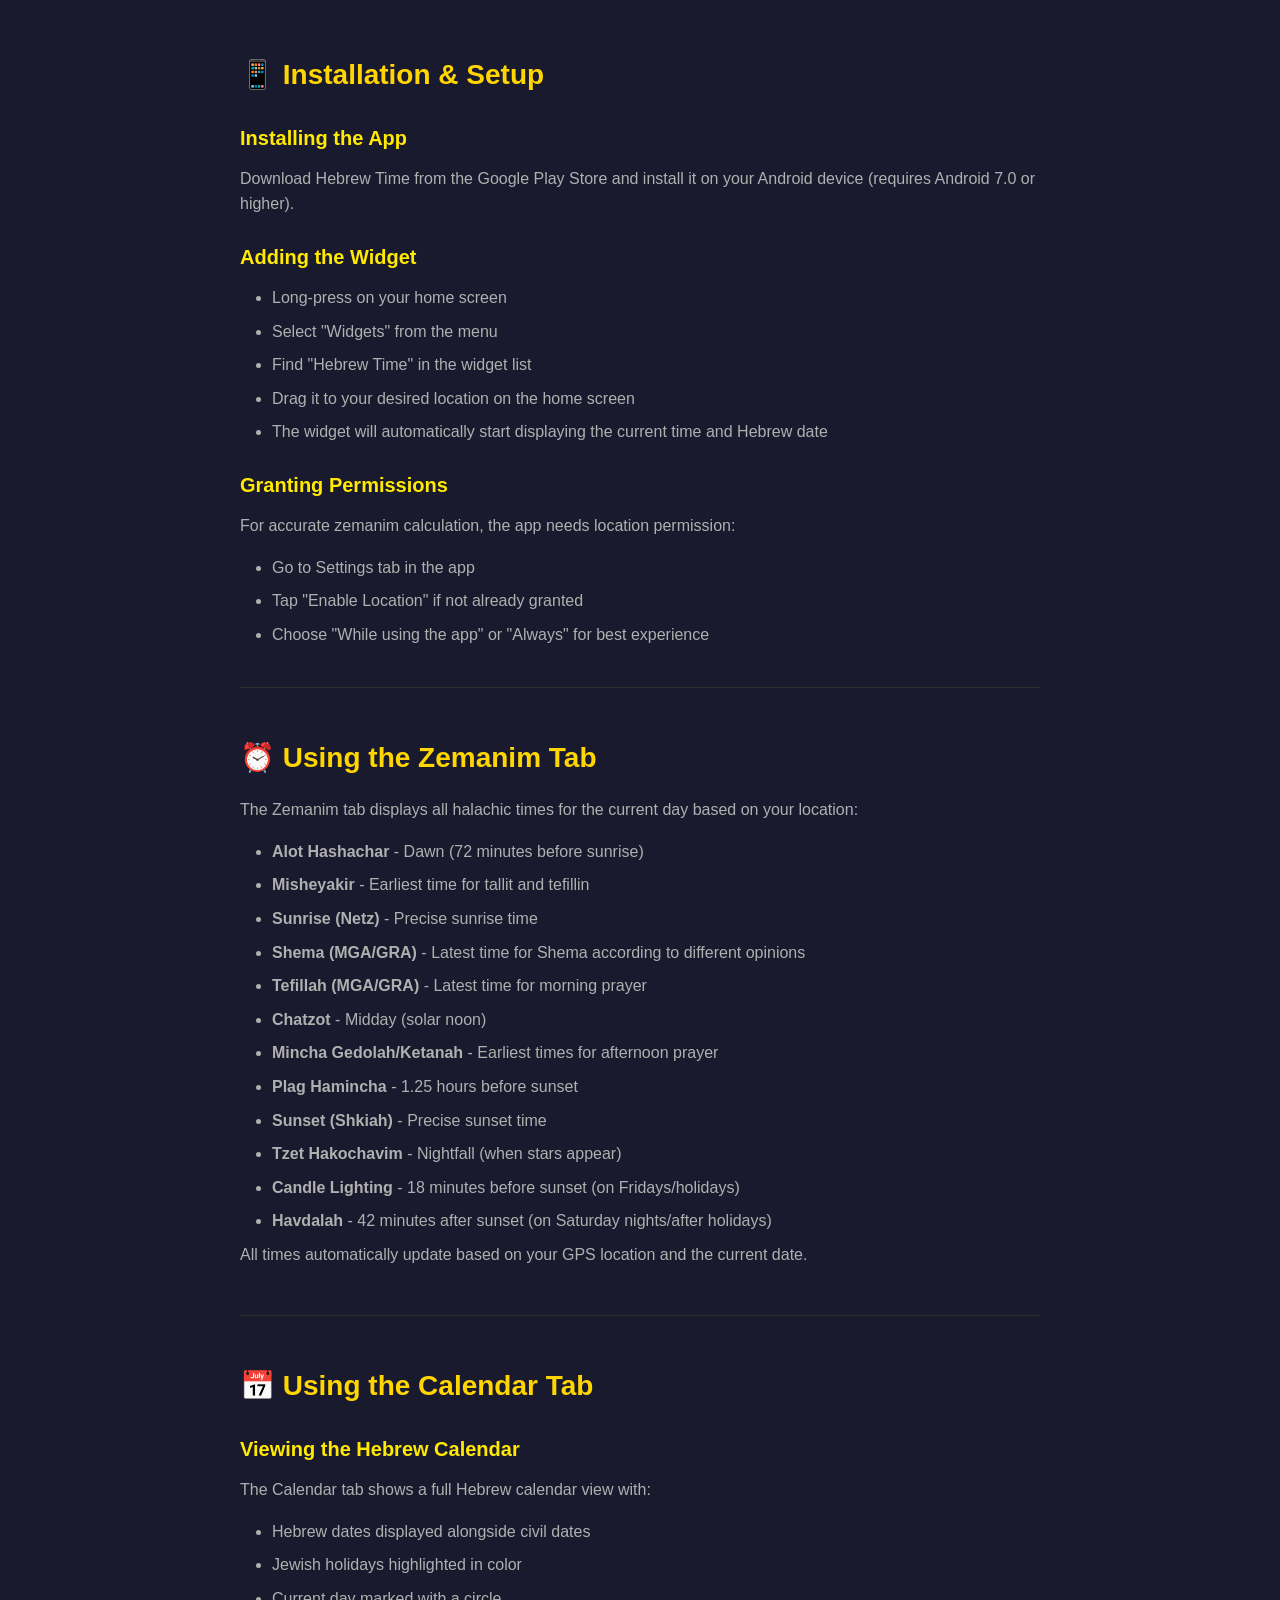
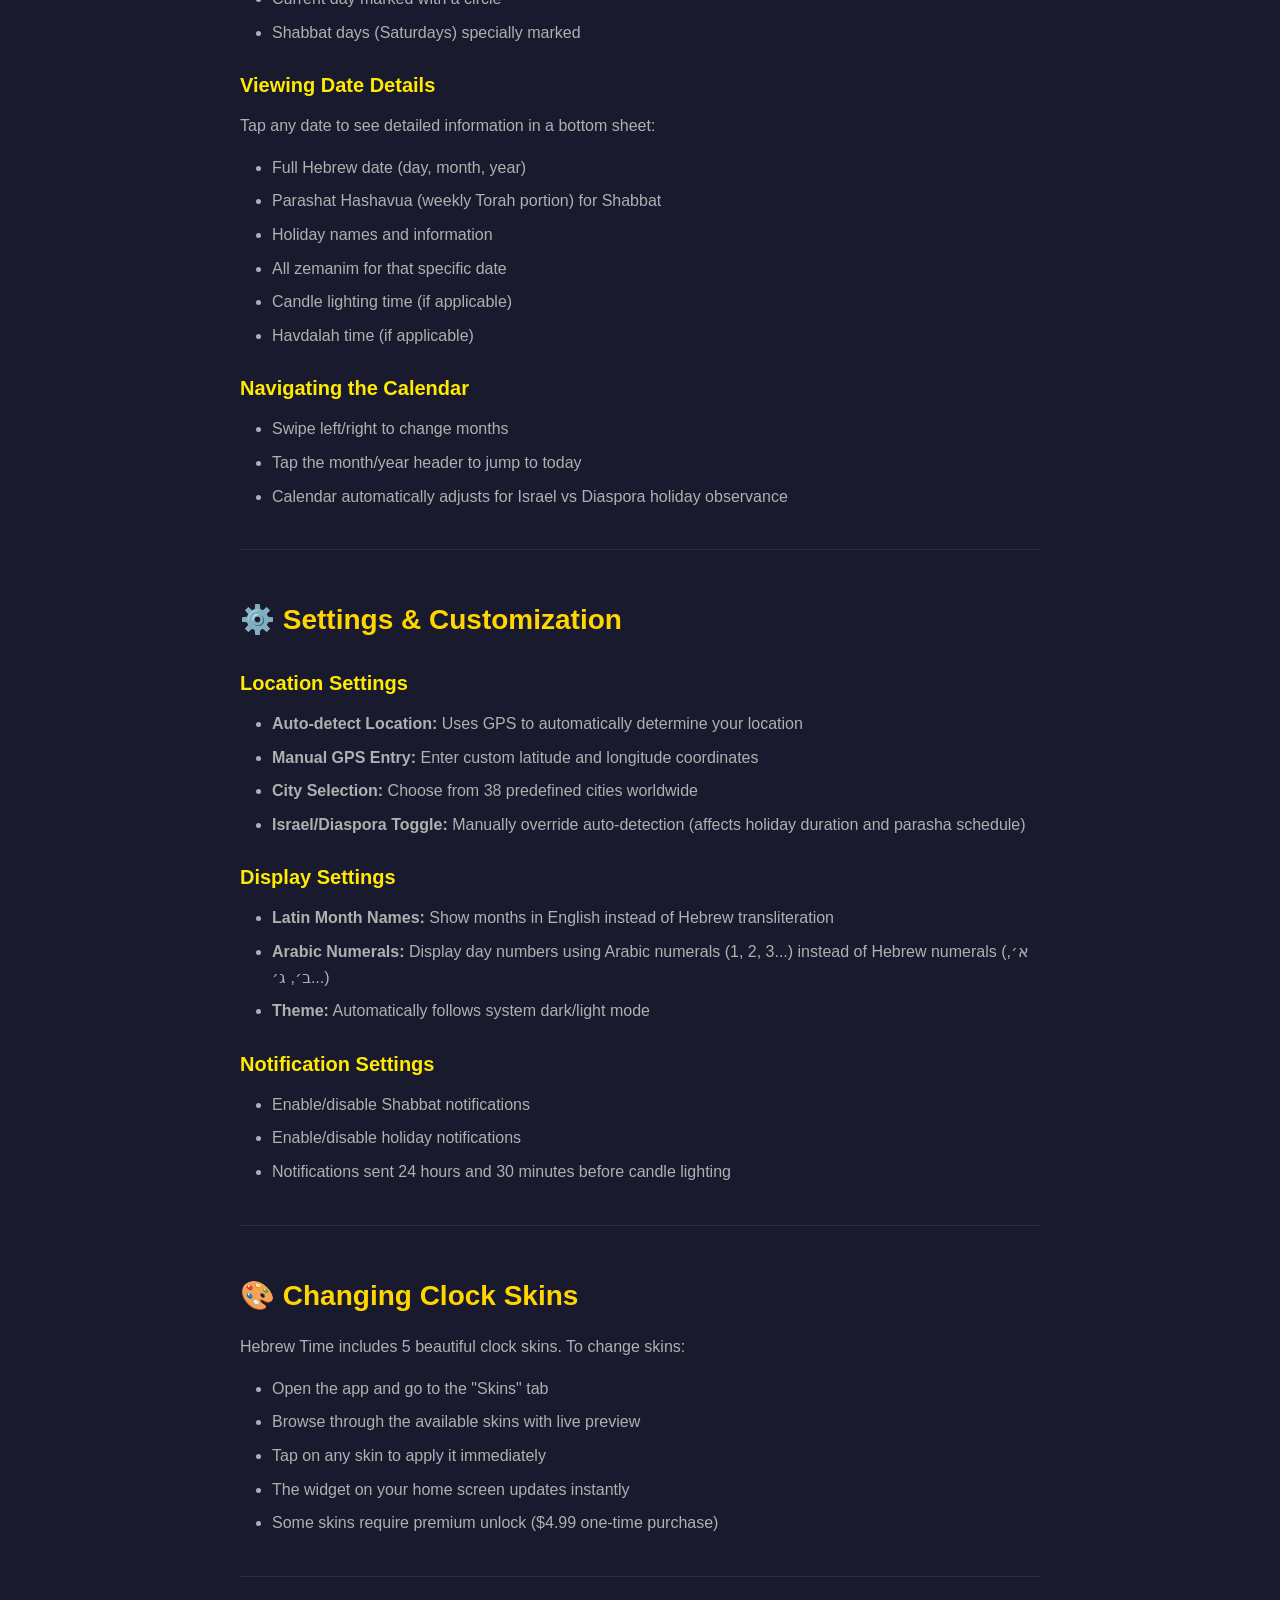
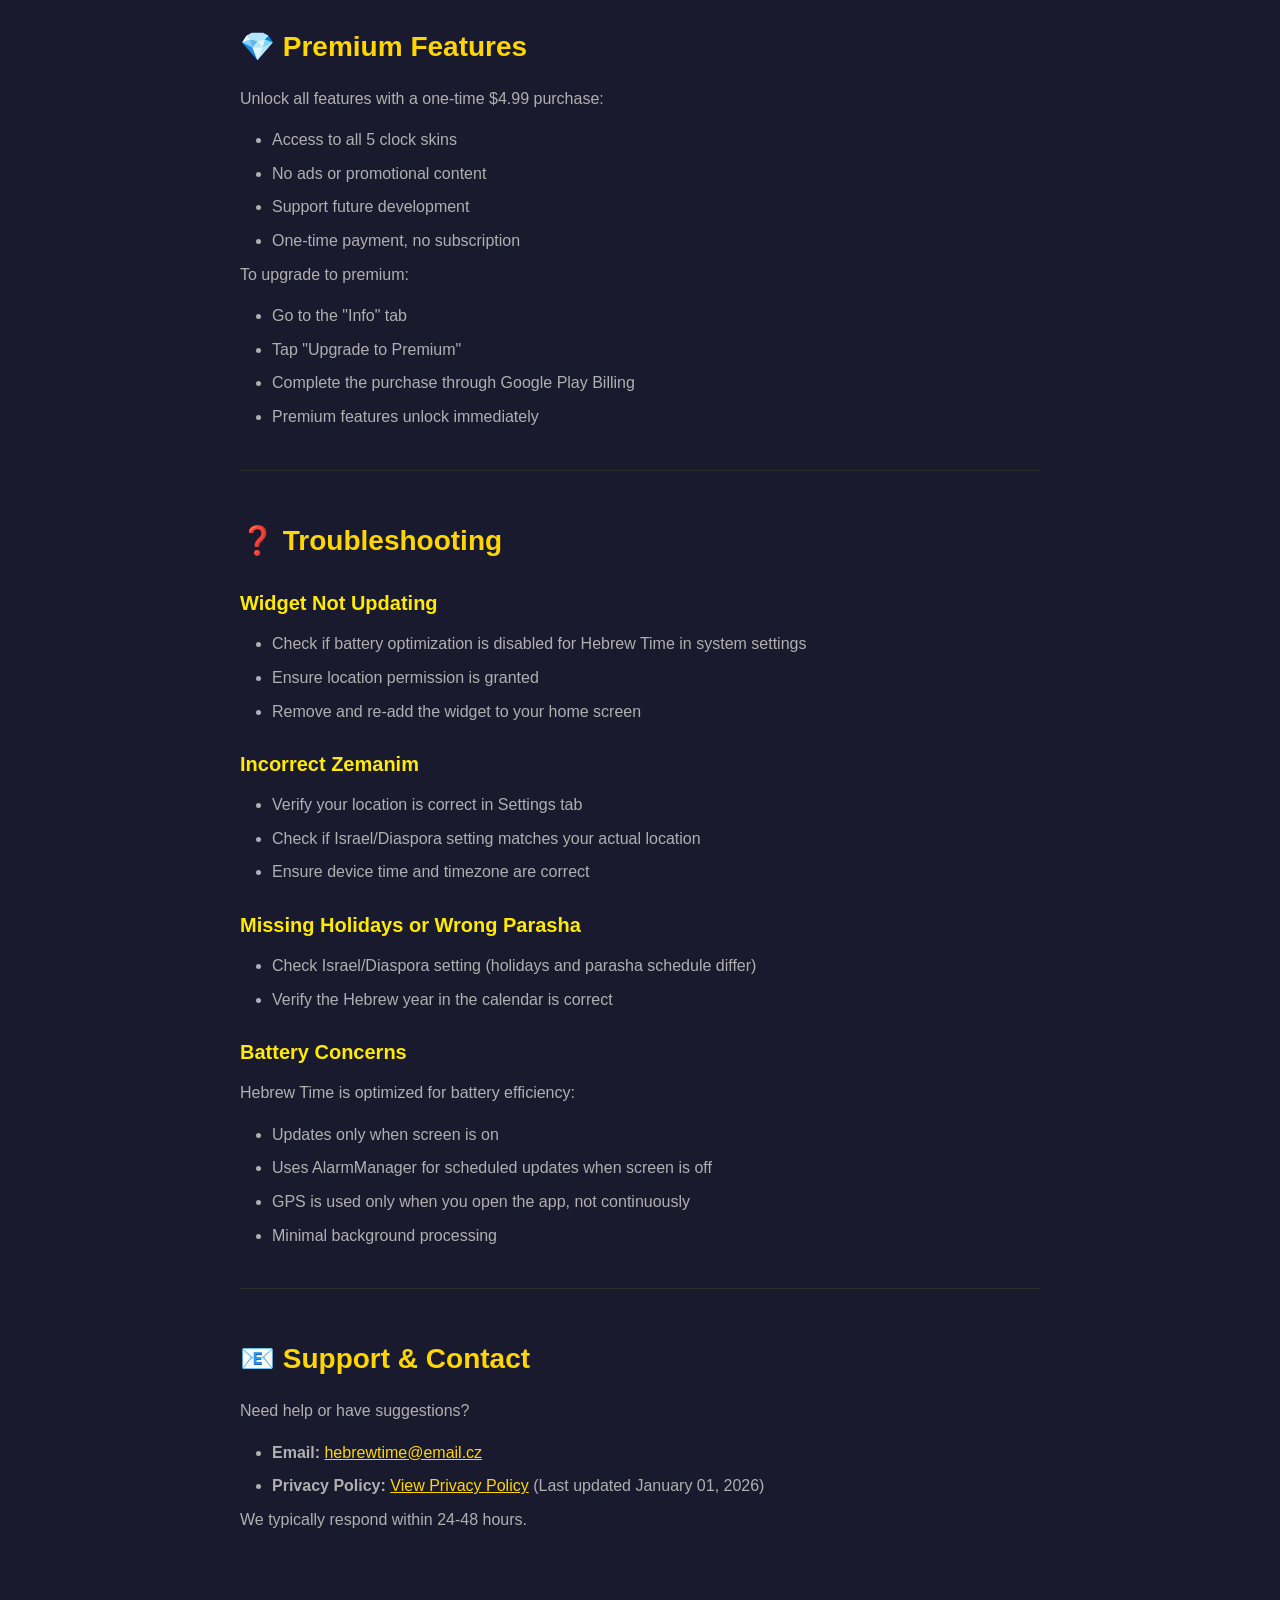
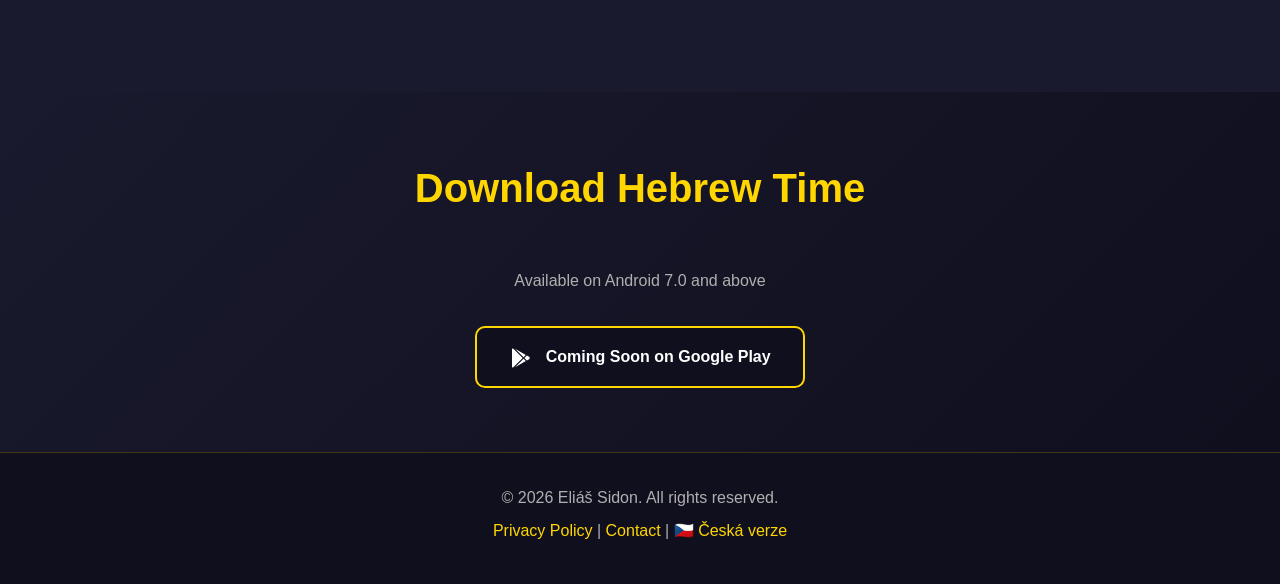
==== commit 7c1aeb57: "Update index.html" ====
--- a/index.html
+++ b/index.html
@@ -726,7 +726,7 @@
         <div class="container">
             <p>&copy; 2026 Eliáš Sidon. All rights reserved.</p>
             <p>
-                <a href="https://sidonismo.github.io/hebrew-time/">Privacy Policy</a> |
+                <a href="https://sidonismo.github.io/hebrew-time/README.md">Privacy Policy</a> |
                 <a href="mailto:hebrewtime@email.cz">Contact</a> |
                 <a href="index-cs.html">🇨🇿 Česká verze</a>
             </p>
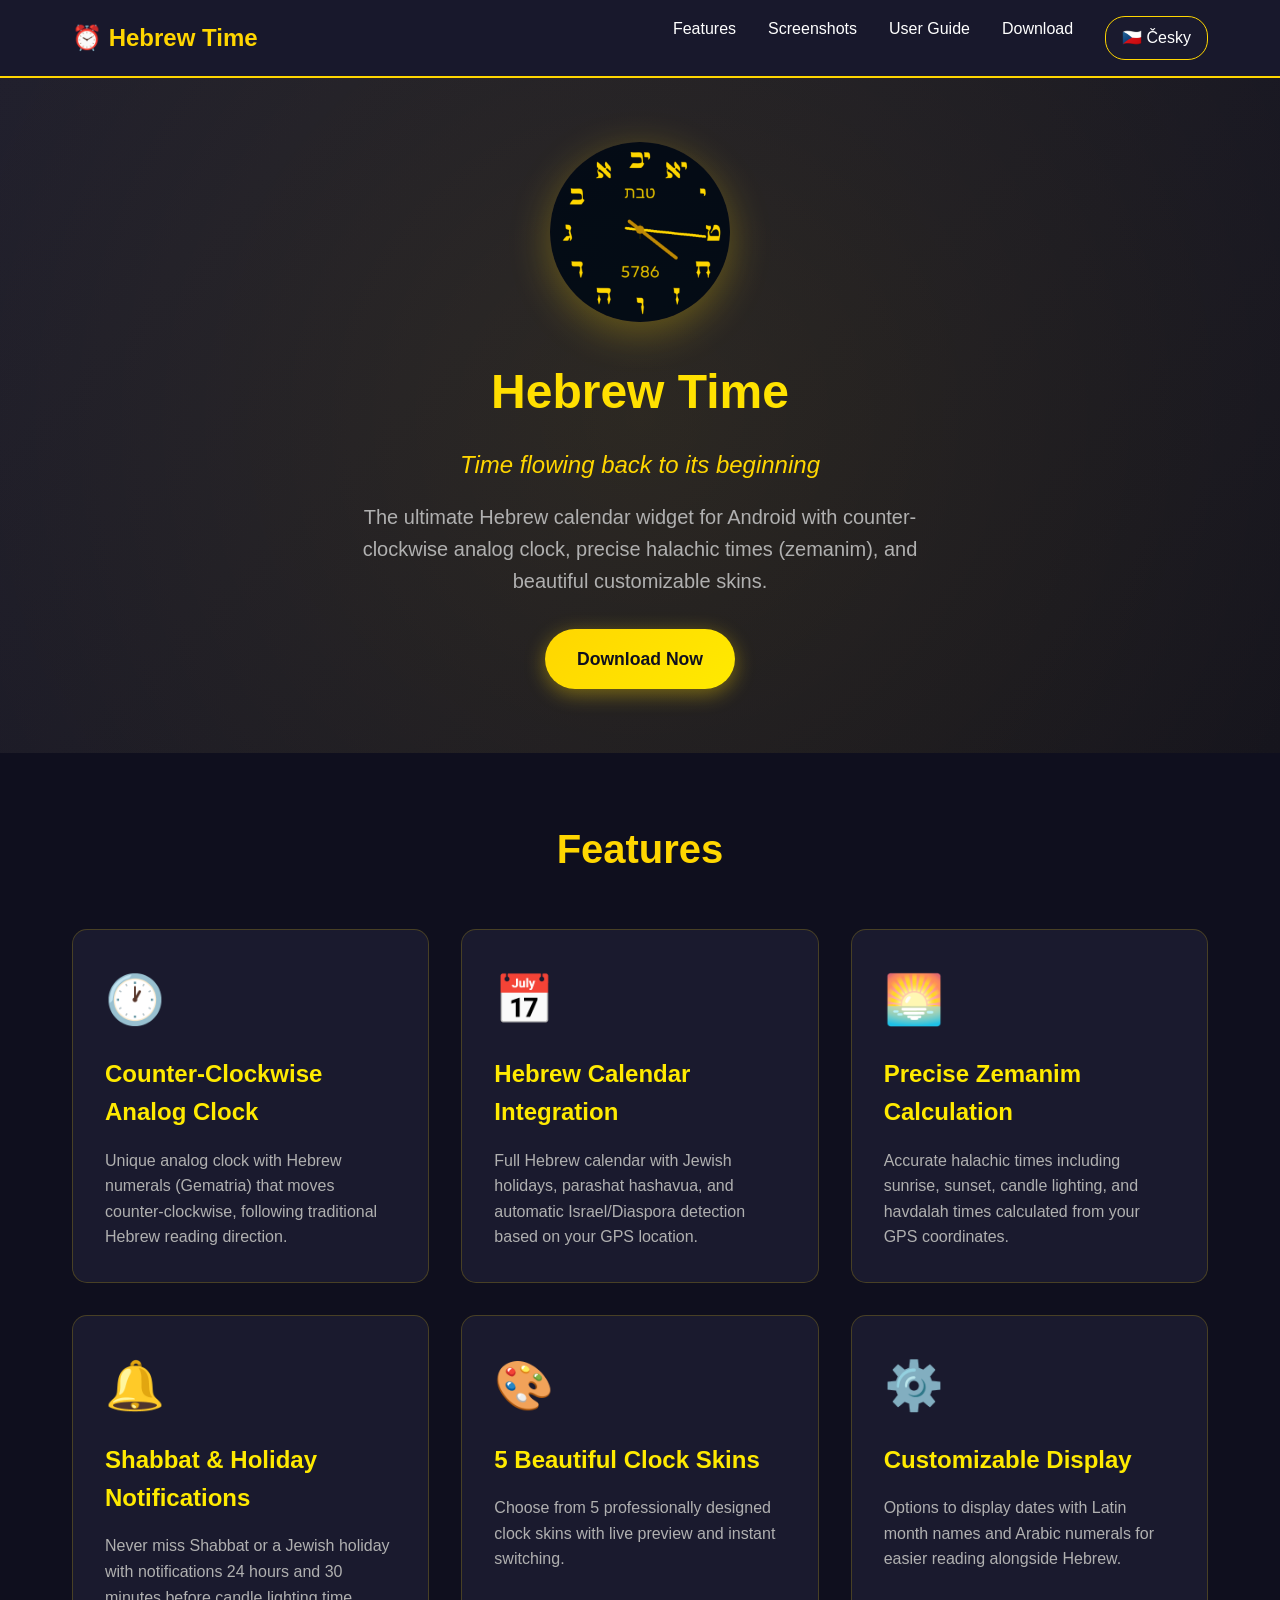
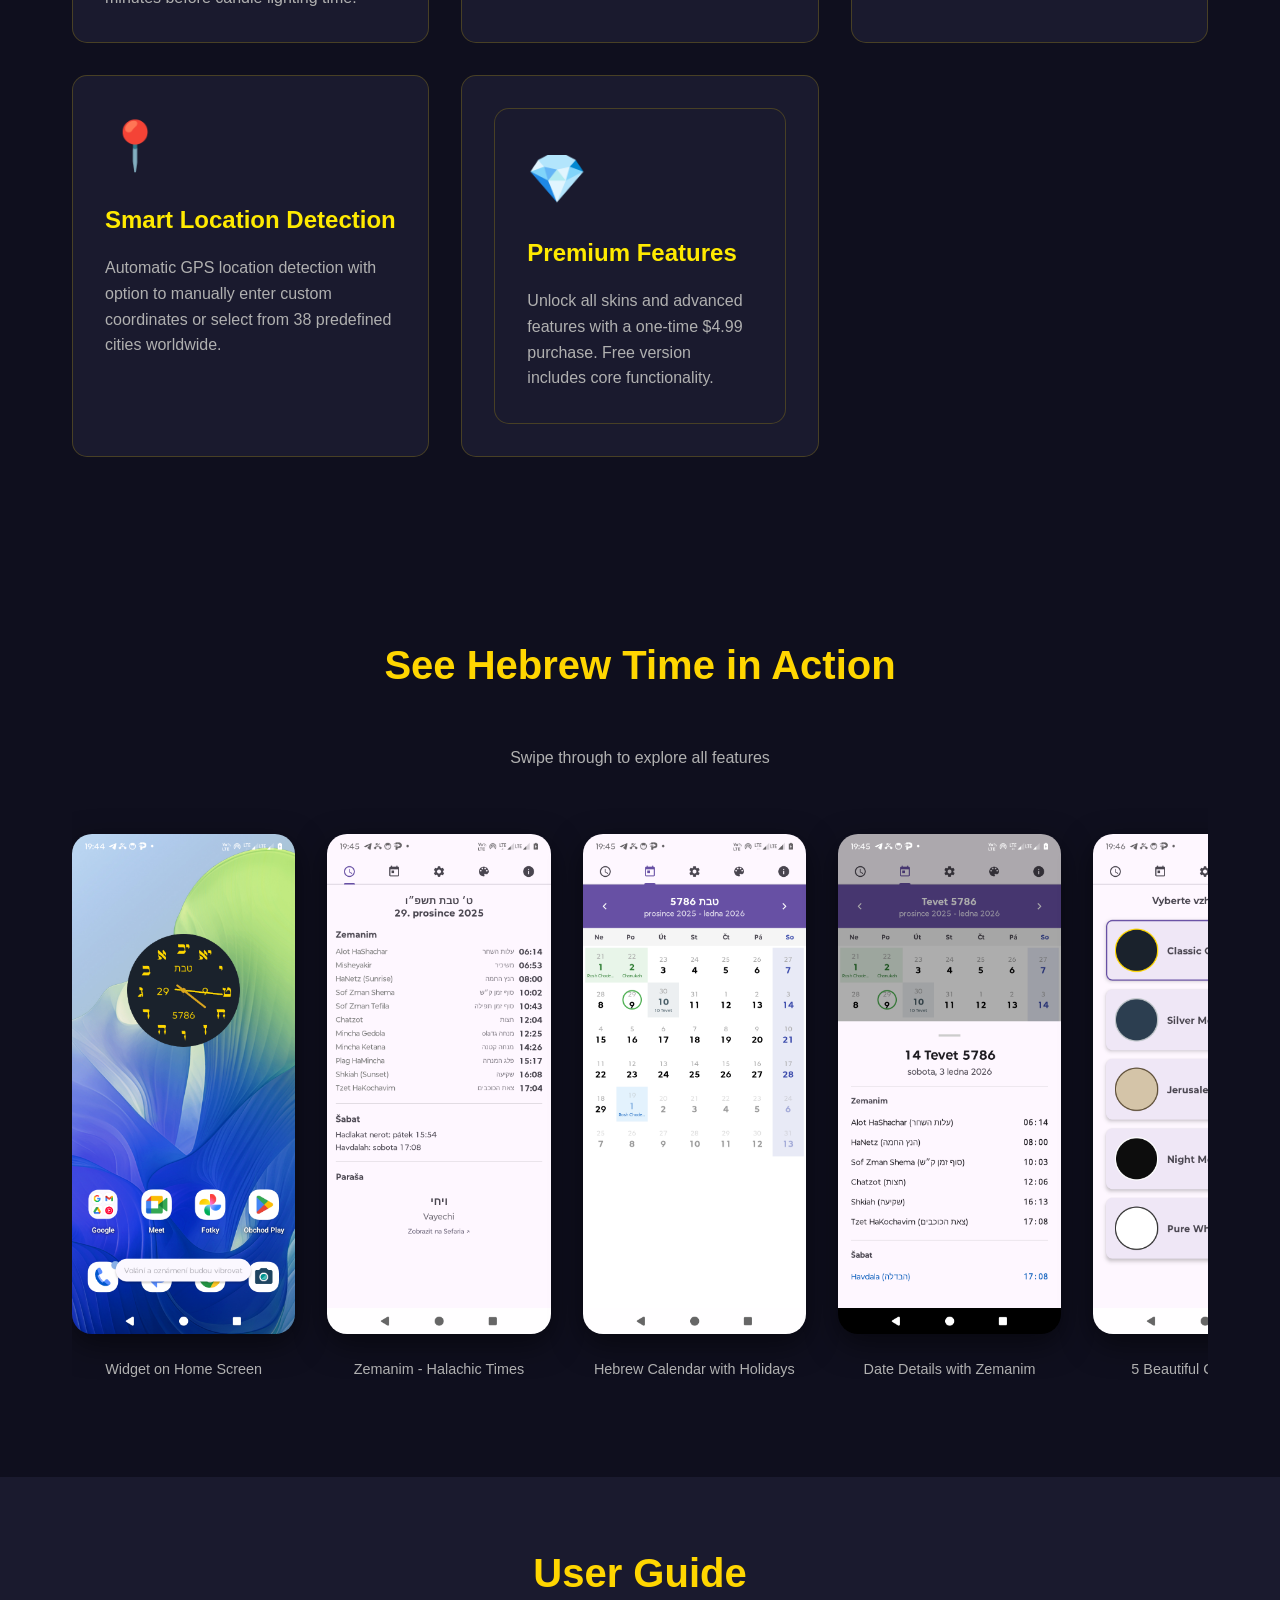
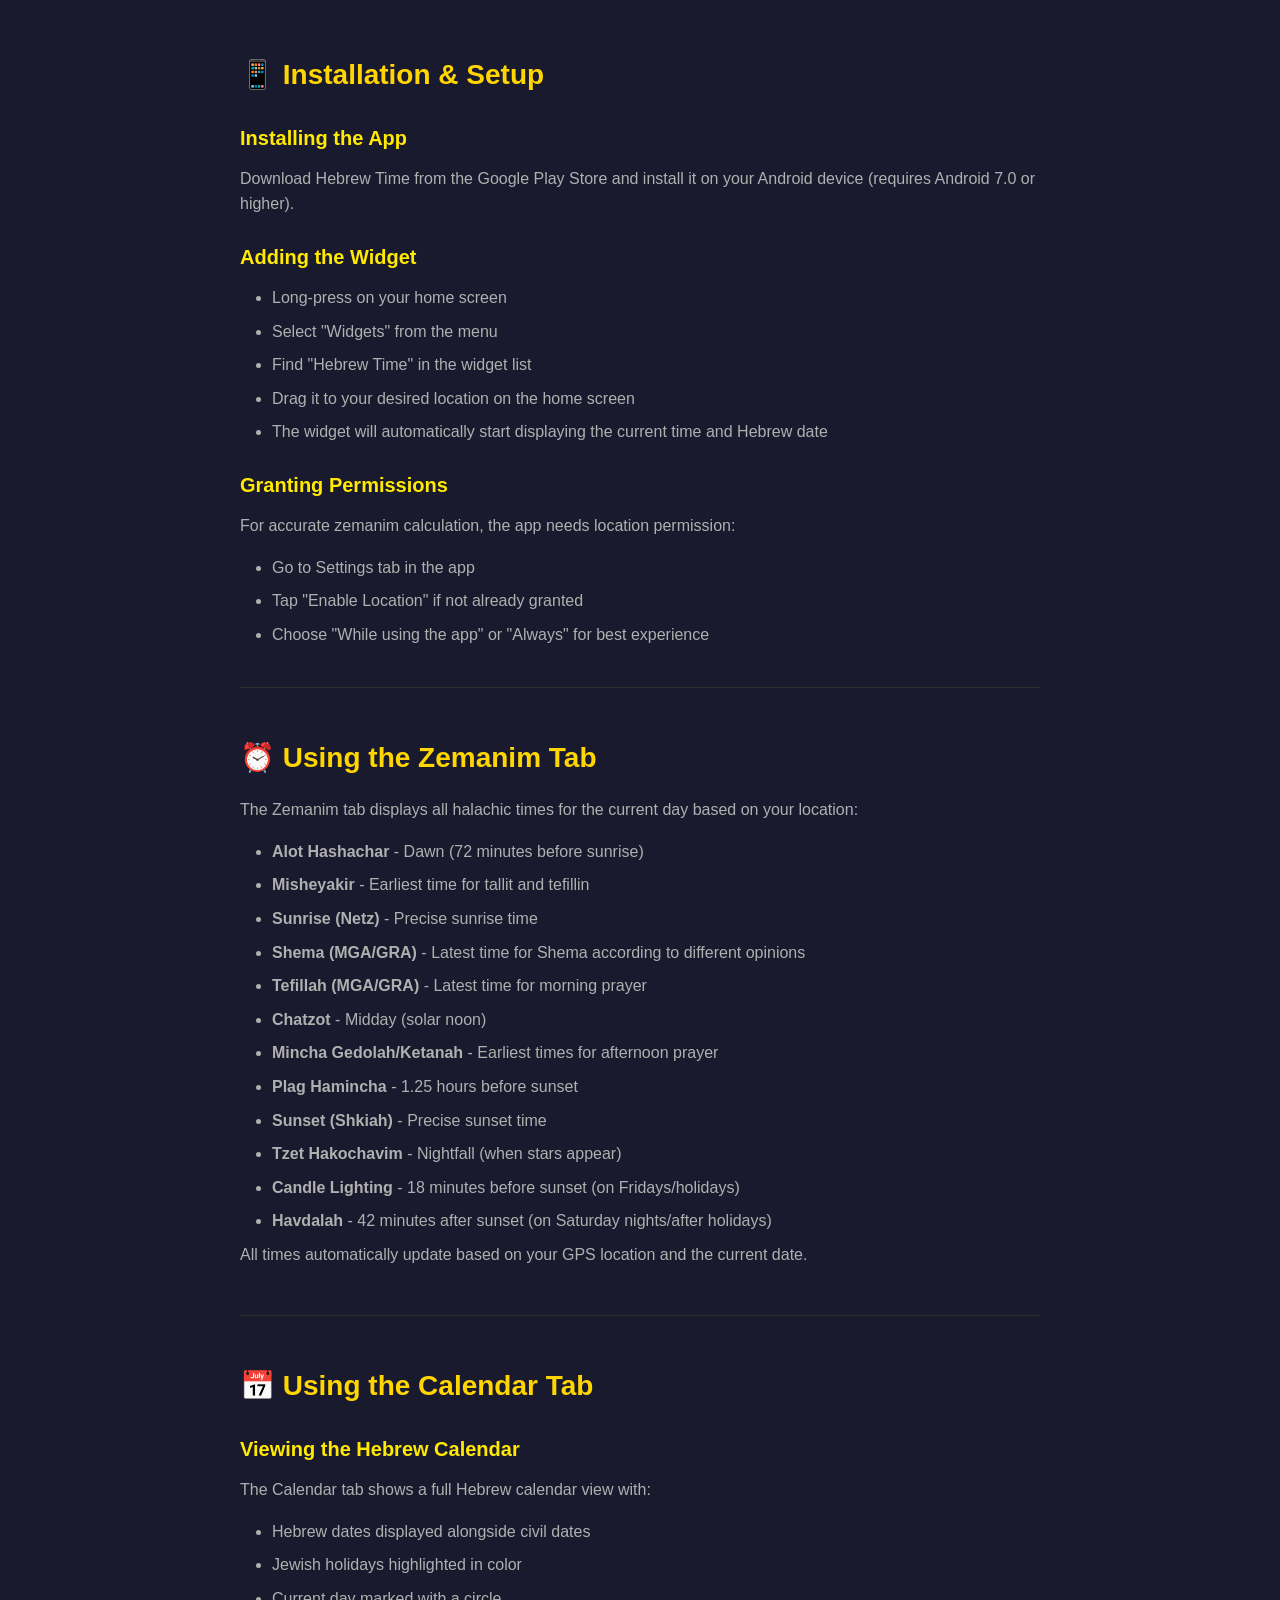
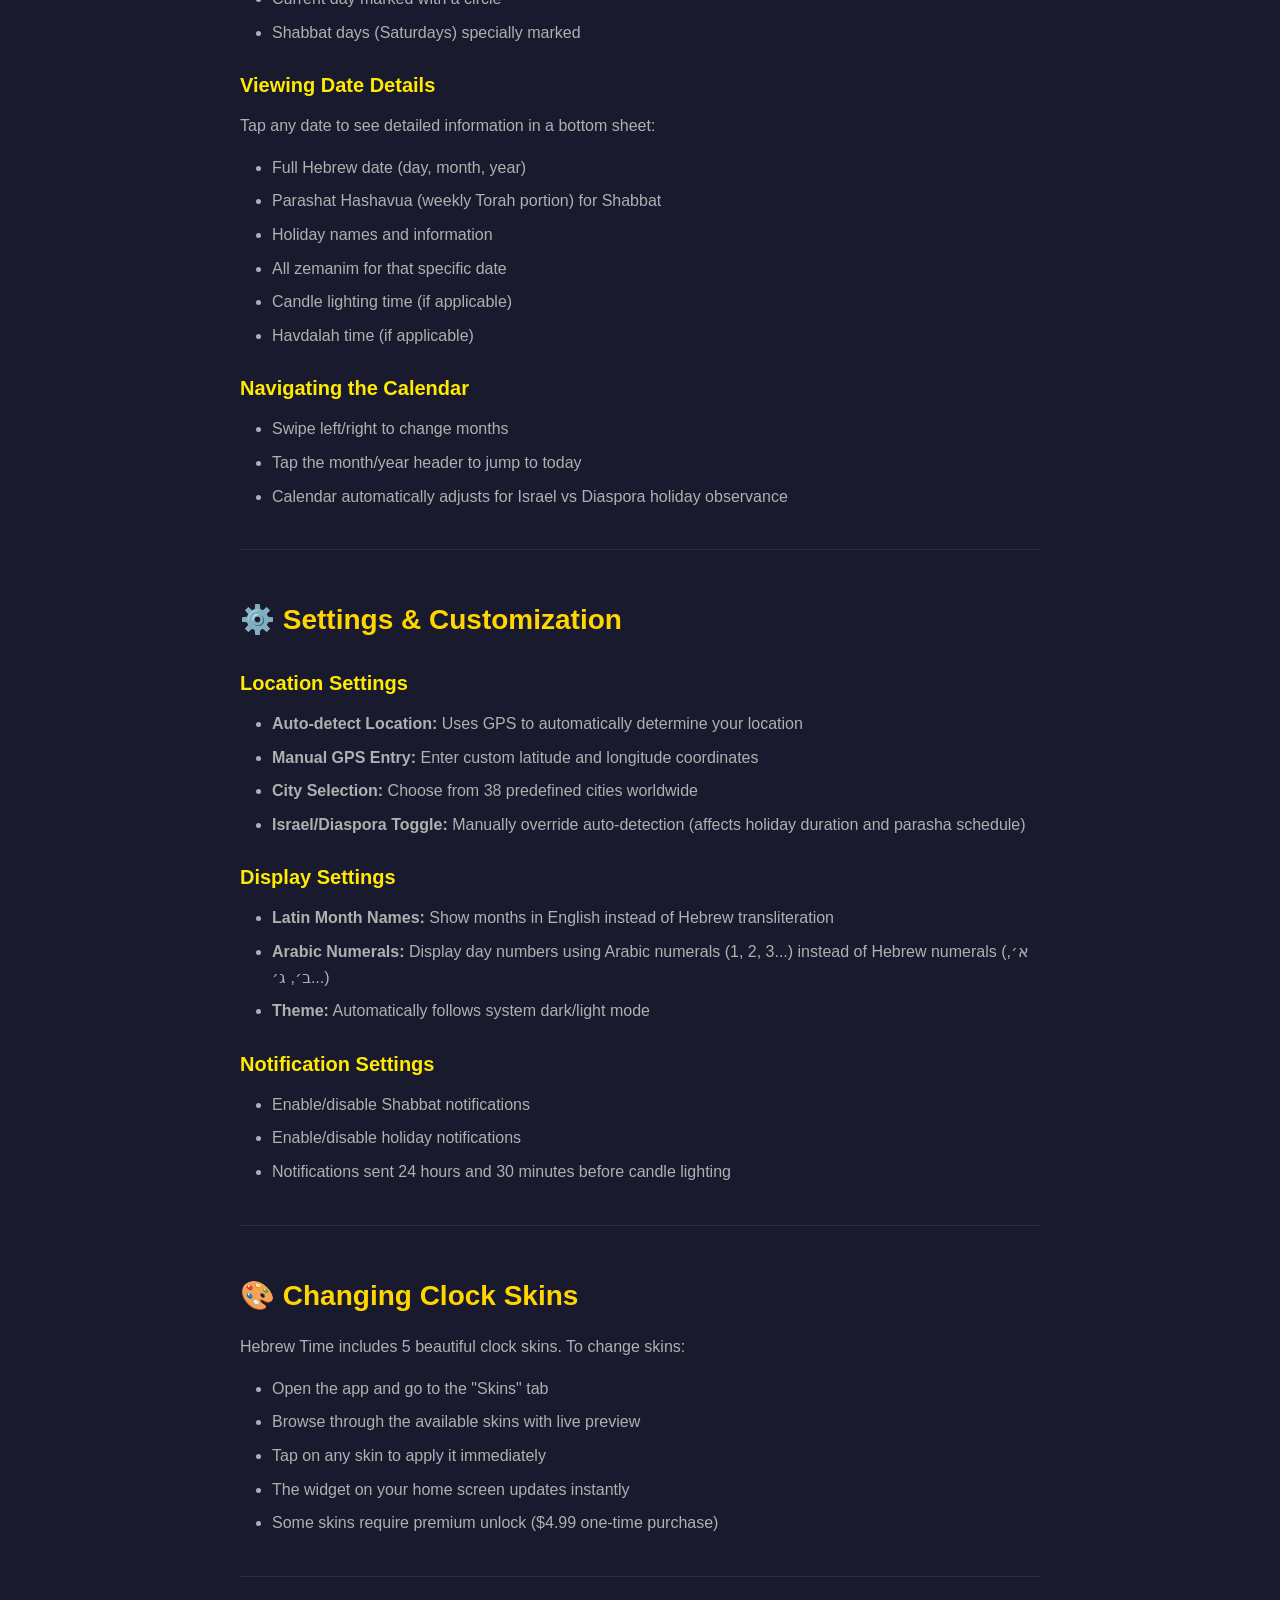
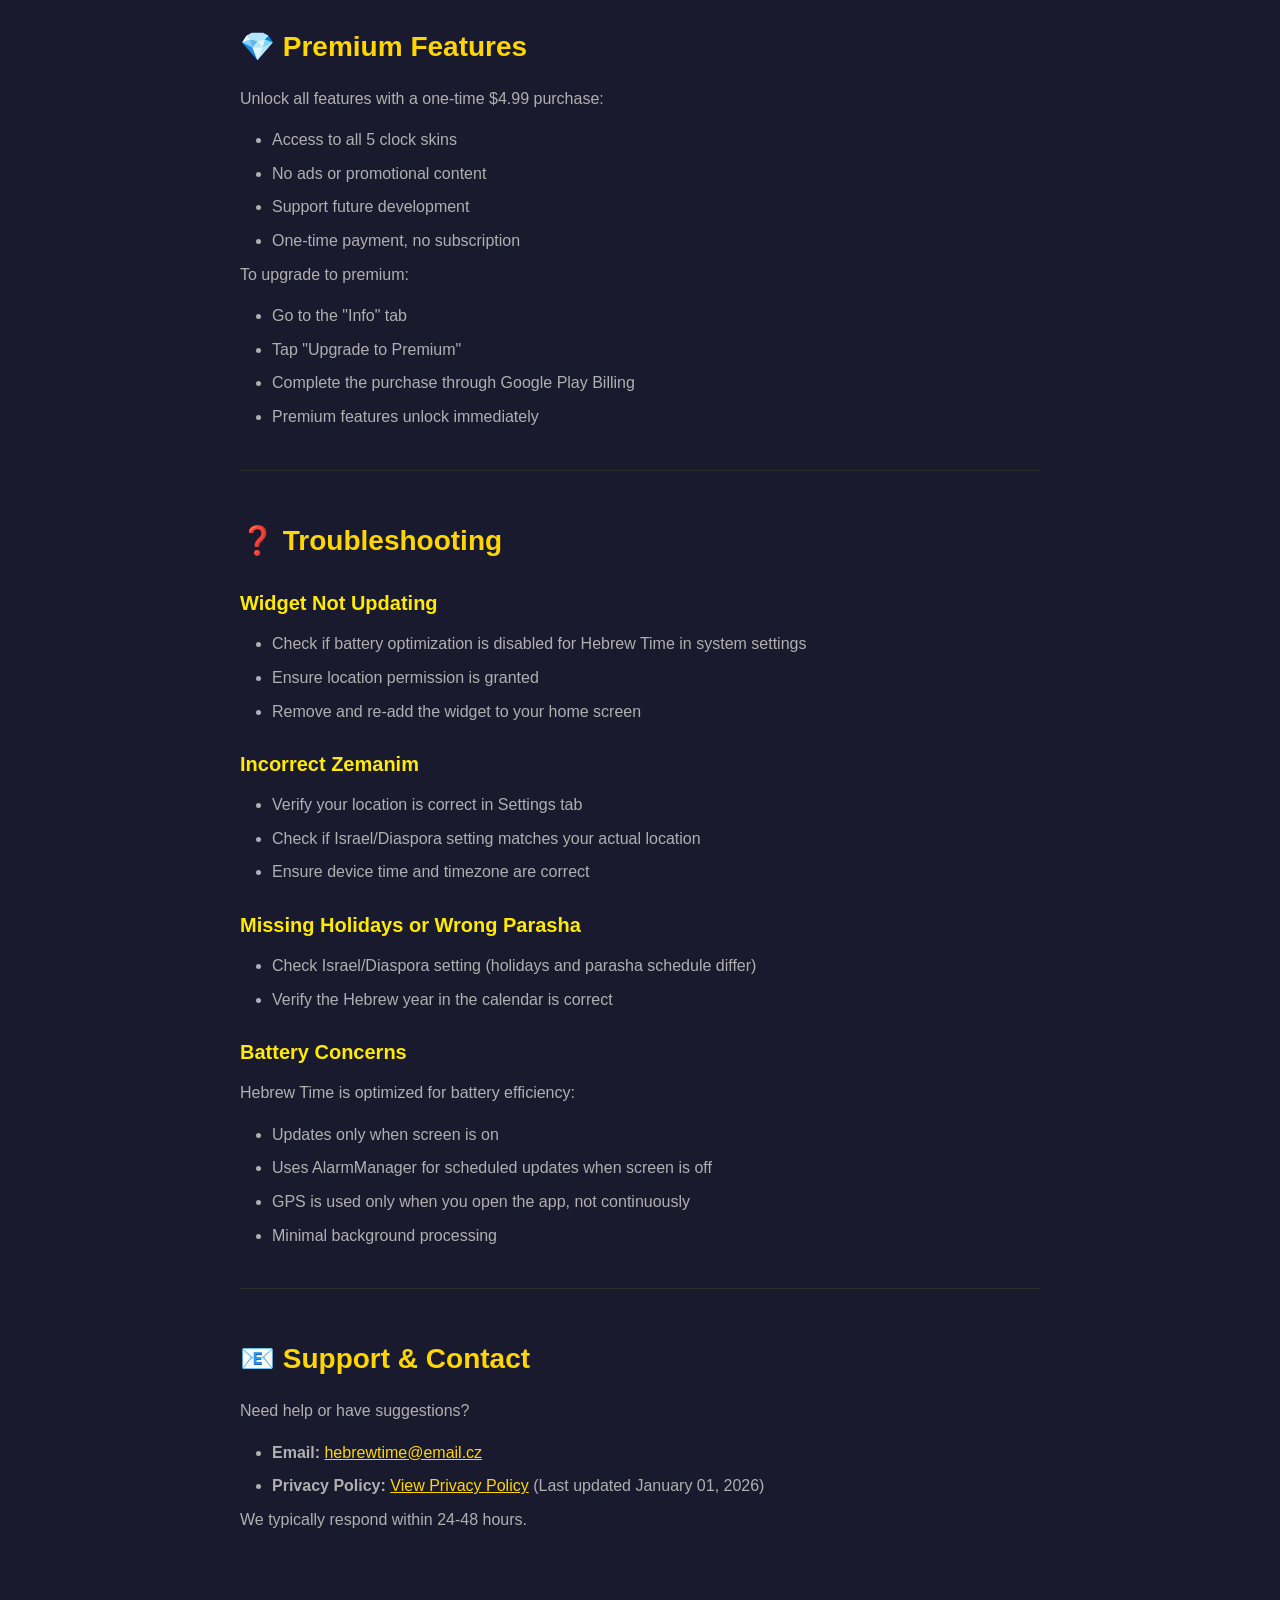
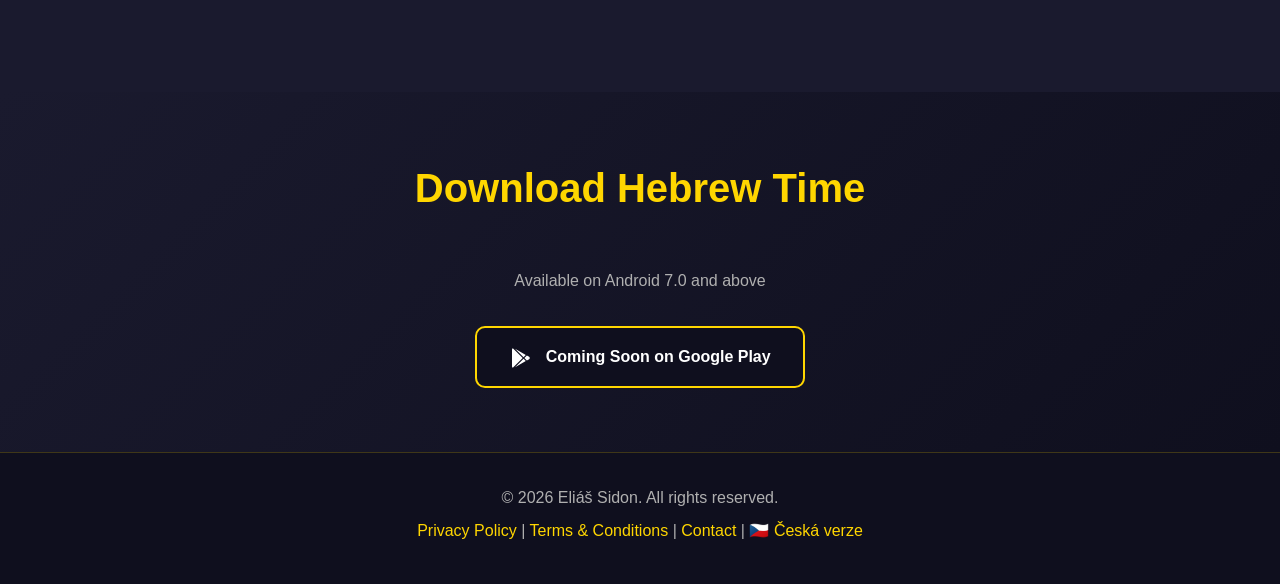
==== commit 2d7b2364: "Add files via upload" ====
--- a/index.html
+++ b/index.html
@@ -378,11 +378,56 @@
             font-size: 0.9rem;
         }
 
+        /* Mobile Menu */
+        .mobile-menu-toggle {
+            display: none;
+            background: none;
+            border: none;
+            color: var(--text-light);
+            font-size: 1.5rem;
+            cursor: pointer;
+            padding: 0.5rem;
+        }
+
+        .mobile-menu-toggle:hover {
+            color: var(--primary-color);
+        }
+
         /* Responsive */
+        @media (max-width: 968px) {
+            nav .container {
+                flex-wrap: wrap;
+            }
+
+            nav .nav-links {
+                display: none;
+                width: 100%;
+                flex-direction: column;
+                gap: 0.5rem;
+                padding: 1rem 0;
+                text-align: center;
+            }
+
+            nav .nav-links.active {
+                display: flex;
+            }
+
+            .mobile-menu-toggle {
+                display: block;
+            }
+
+            .lang-switch {
+                margin-left: auto;
+            }
+        }
+
         @media (max-width: 768px) {
-            nav .nav-links {
-                gap: 1rem;
-                font-size: 0.9rem;
+            nav {
+                padding: 1rem;
+            }
+
+            .hero {
+                padding: 3rem 1rem;
             }
 
             .hero h1 {
@@ -393,16 +438,73 @@
                 font-size: 1rem;
             }
 
+            .hero p.slogan {
+                font-size: 1.2rem;
+            }
+
+            .hero-icon {
+                width: 120px;
+                height: 120px;
+            }
+
+            section {
+                padding: 3rem 1rem;
+            }
+
             section h2 {
-                font-size: 2rem;
+                font-size: 1.75rem;
             }
 
             .features-grid {
                 grid-template-columns: 1fr;
+                gap: 1.5rem;
             }
 
             .screenshot-item img {
-                height: 400px;
+                height: 350px;
+            }
+
+            .guide-item h3 {
+                font-size: 1.5rem;
+            }
+
+            .guide-item h4 {
+                font-size: 1.1rem;
+            }
+
+            .container {
+                padding: 0 1rem;
+            }
+        }
+
+        @media (max-width: 480px) {
+            .hero h1 {
+                font-size: 1.75rem;
+            }
+
+            .hero p.slogan {
+                font-size: 1rem;
+            }
+
+            section h2 {
+                font-size: 1.5rem;
+            }
+
+            .screenshot-item img {
+                height: 300px;
+            }
+
+            .cta-button {
+                padding: 0.875rem 1.5rem;
+                font-size: 1rem;
+            }
+
+            .feature-icon {
+                font-size: 2.5rem;
+            }
+
+            nav .logo {
+                font-size: 1.25rem;
             }
         }
     </style>
@@ -412,7 +514,8 @@
     <nav>
         <div class="container">
             <div class="logo">⏰ Hebrew Time</div>
-            <ul class="nav-links">
+            <button class="mobile-menu-toggle" aria-label="Toggle menu">☰</button>
+            <ul class="nav-links" id="navLinks">
                 <li><a href="#features">Features</a></li>
                 <li><a href="#screenshots">Screenshots</a></li>
                 <li><a href="#guide">User Guide</a></li>
@@ -478,8 +581,8 @@
 
                 <div class="feature-card">
                     <div class="feature-icon">📍</div>
-                    <h3>Manual GPS Override</h3>
-                    <p>Enter custom GPS coordinates manually or select from 38 predefined cities worldwide.</p>
+                    <h3>Smart Location Detection</h3>
+                    <p>Automatic GPS location detection with option to manually enter custom coordinates or select from 38 predefined cities worldwide.</p>
                 </div>
 
                 <div class="feature-card">
@@ -697,7 +800,7 @@
                     <p>Need help or have suggestions?</p>
                     <ul>
                         <li><strong>Email:</strong> <a href="mailto:hebrewtime@email.cz" style="color: var(--primary-color);">hebrewtime@email.cz</a></li>
-                        <li><strong>Privacy Policy:</strong> <a href="https://sidonismo.github.io/hebrew-time/" style="color: var(--primary-color);">View Privacy Policy</a> (Last updated January 01, 2026)</li>
+                        <li><strong>Privacy Policy:</strong> <a href="privacy-policy.html" style="color: var(--primary-color);">View Privacy Policy</a> (Last updated January 01, 2026)</li>
                     </ul>
                     <p>We typically respond within 24-48 hours.</p>
                 </div>
@@ -726,11 +829,37 @@
         <div class="container">
             <p>&copy; 2026 Eliáš Sidon. All rights reserved.</p>
             <p>
-                <a href="https://sidonismo.github.io/hebrew-time/README.md">Privacy Policy</a> |
+                <a href="privacy-policy.html">Privacy Policy</a> |
+                <a href="terms-and-conditions.html">Terms & Conditions</a> |
                 <a href="mailto:hebrewtime@email.cz">Contact</a> |
                 <a href="index-cs.html">🇨🇿 Česká verze</a>
             </p>
         </div>
     </footer>
+
+    <script>
+        // Mobile menu toggle
+        const mobileMenuToggle = document.querySelector('.mobile-menu-toggle');
+        const navLinks = document.getElementById('navLinks');
+
+        mobileMenuToggle.addEventListener('click', () => {
+            navLinks.classList.toggle('active');
+        });
+
+        // Close mobile menu when clicking on a link
+        const menuLinks = navLinks.querySelectorAll('a');
+        menuLinks.forEach(link => {
+            link.addEventListener('click', () => {
+                navLinks.classList.remove('active');
+            });
+        });
+
+        // Close mobile menu when clicking outside
+        document.addEventListener('click', (e) => {
+            if (!e.target.closest('nav')) {
+                navLinks.classList.remove('active');
+            }
+        });
+    </script>
 </body>
 </html>
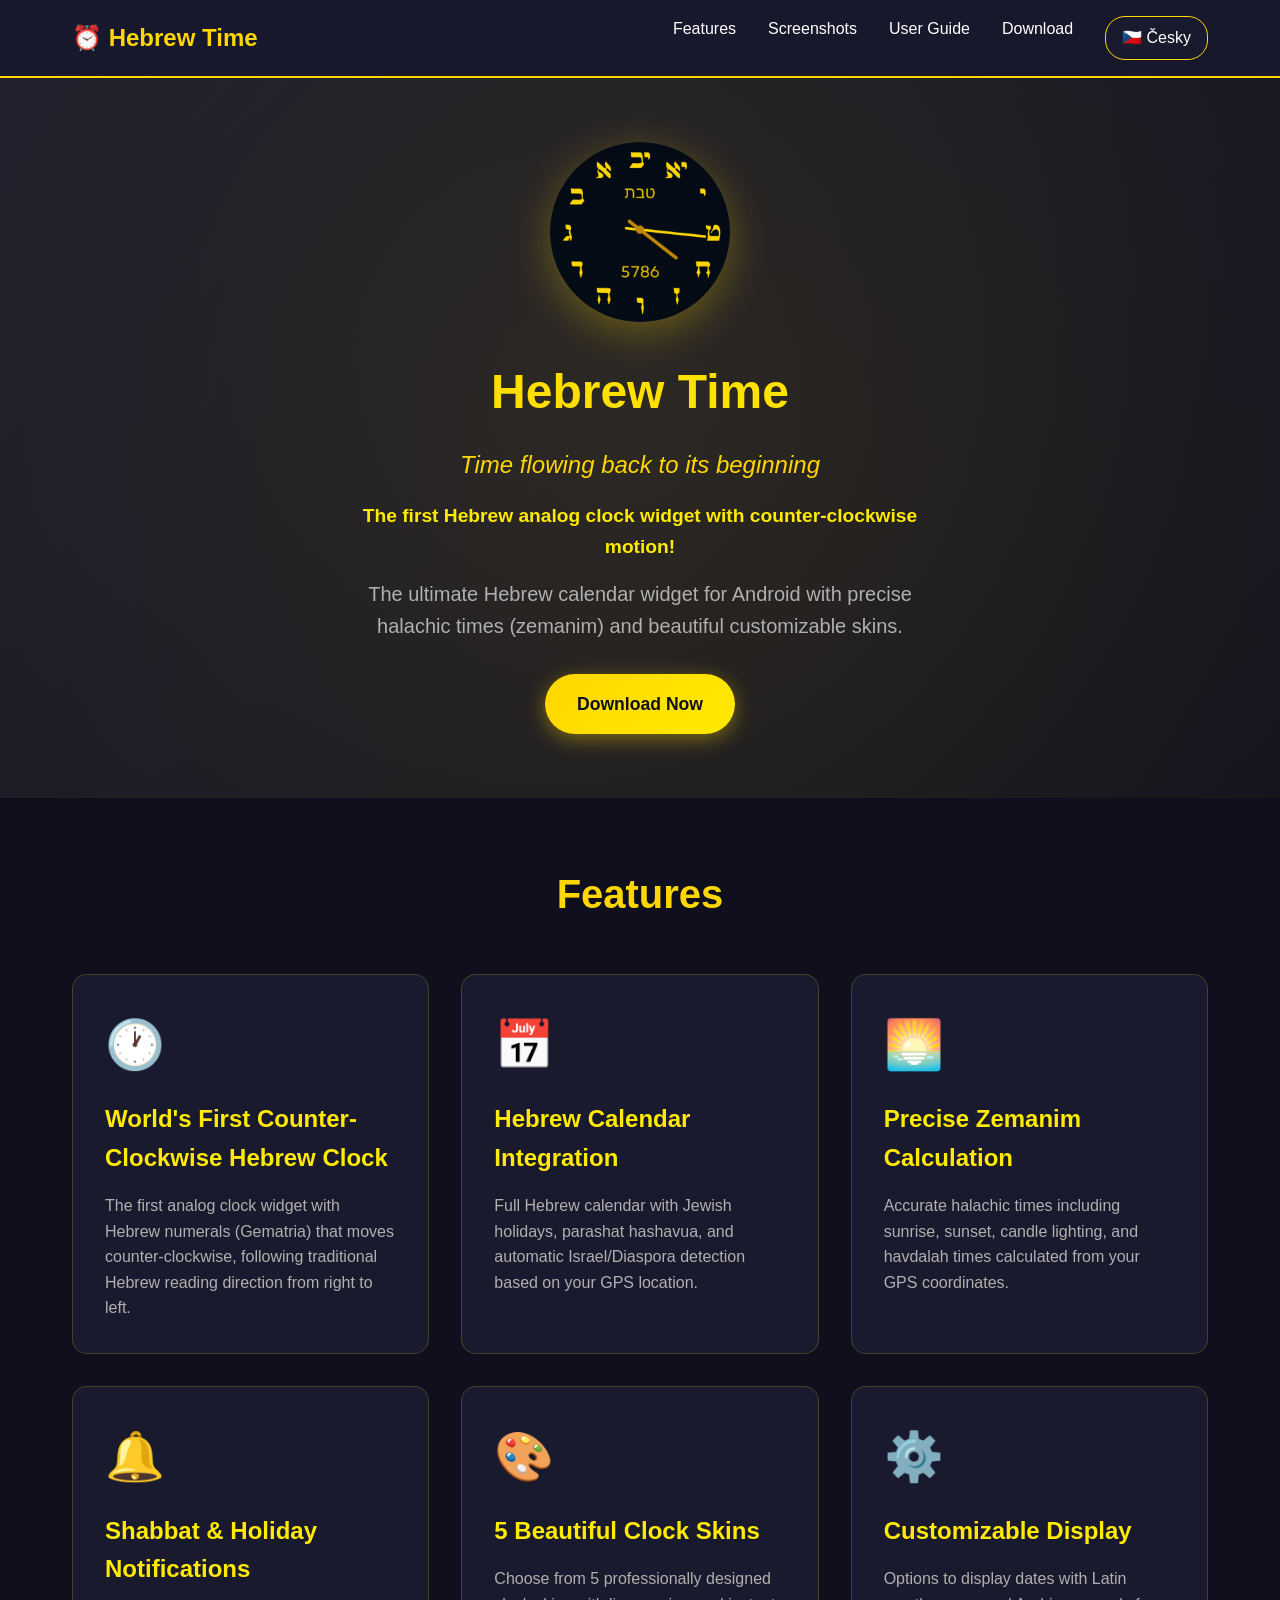
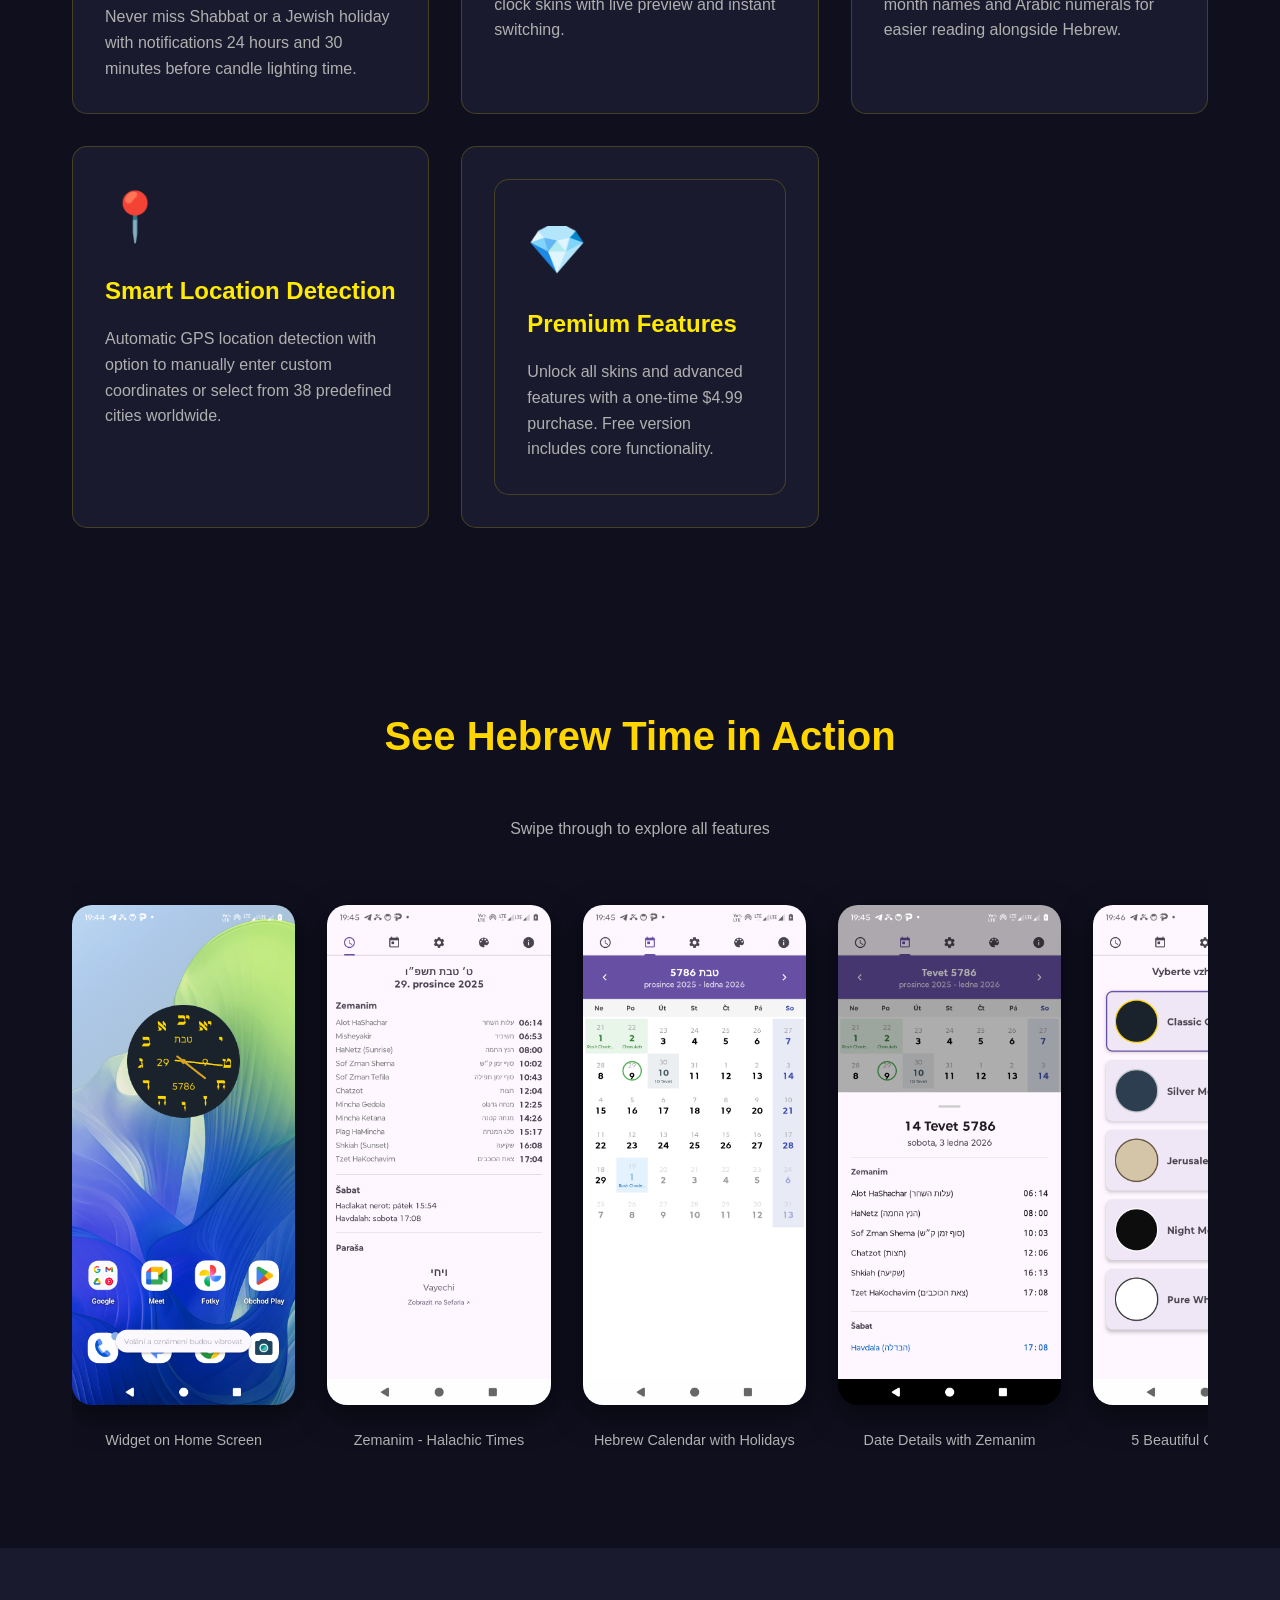
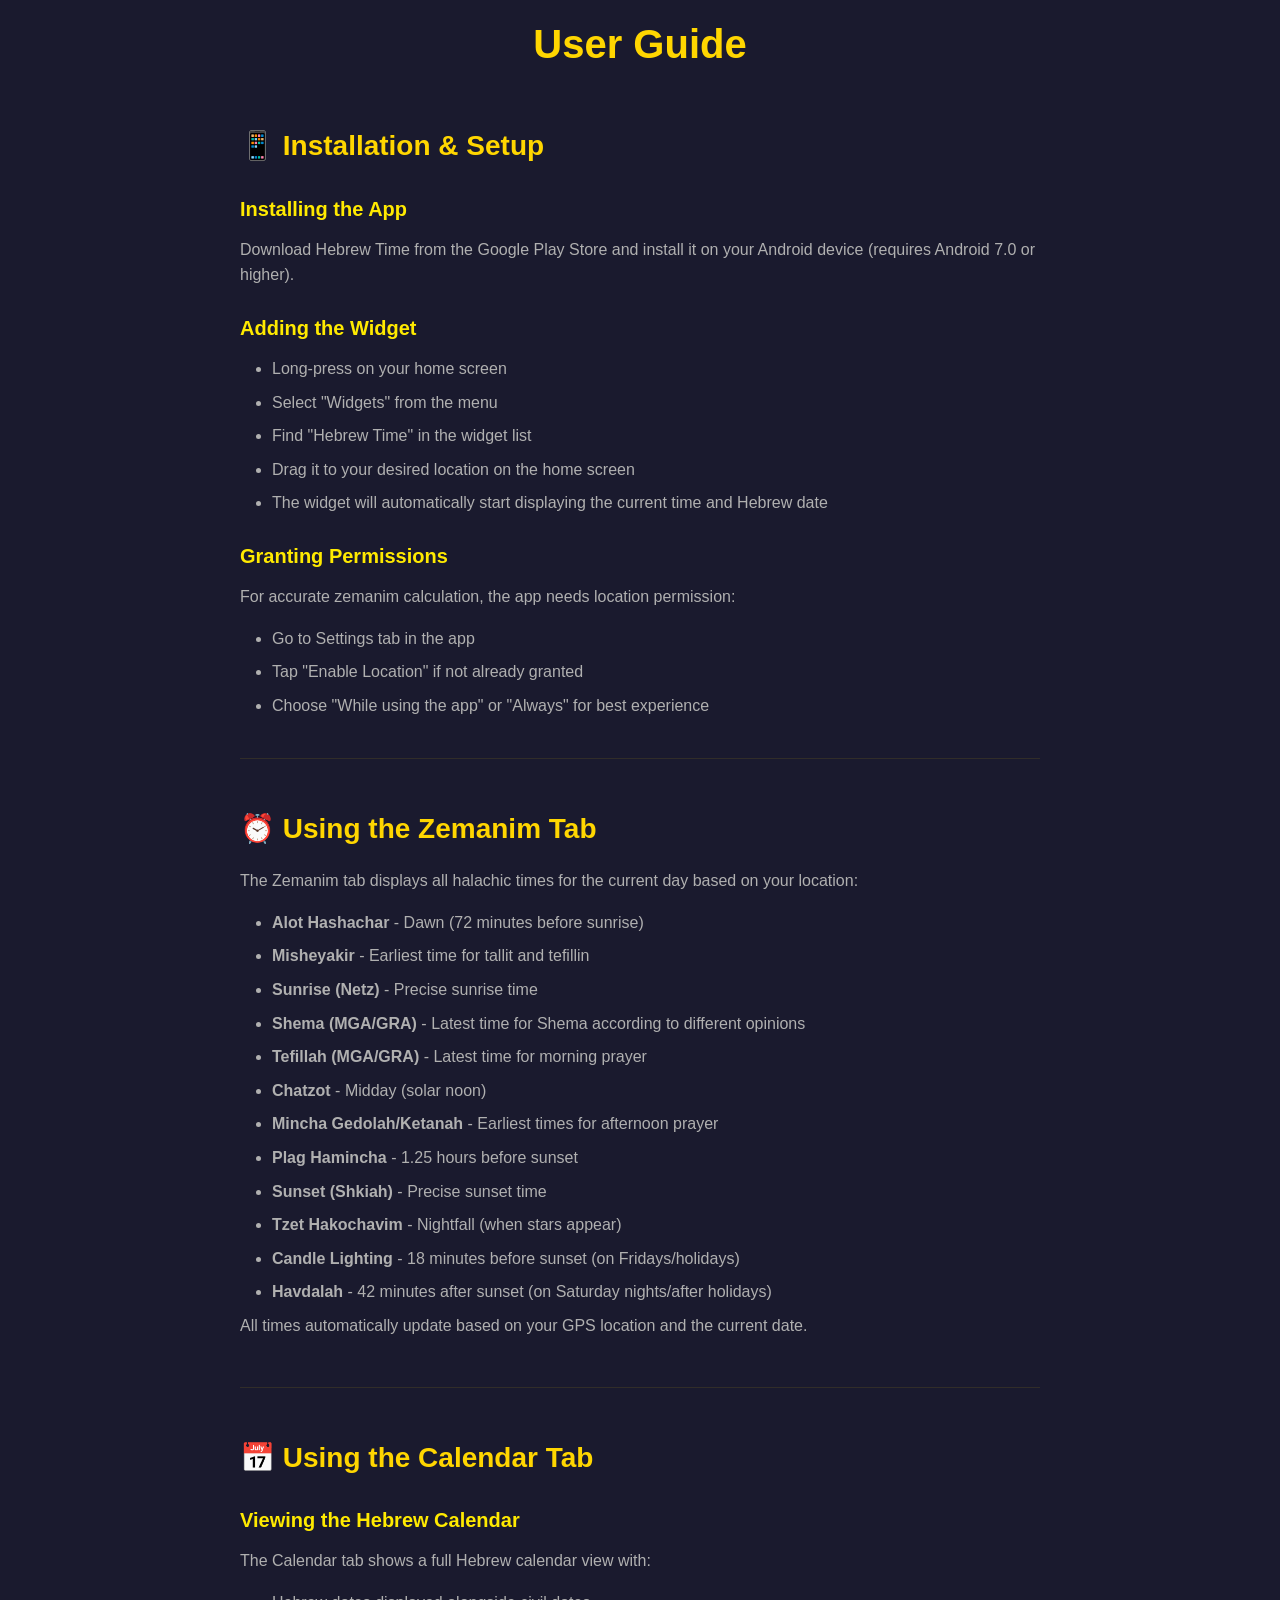
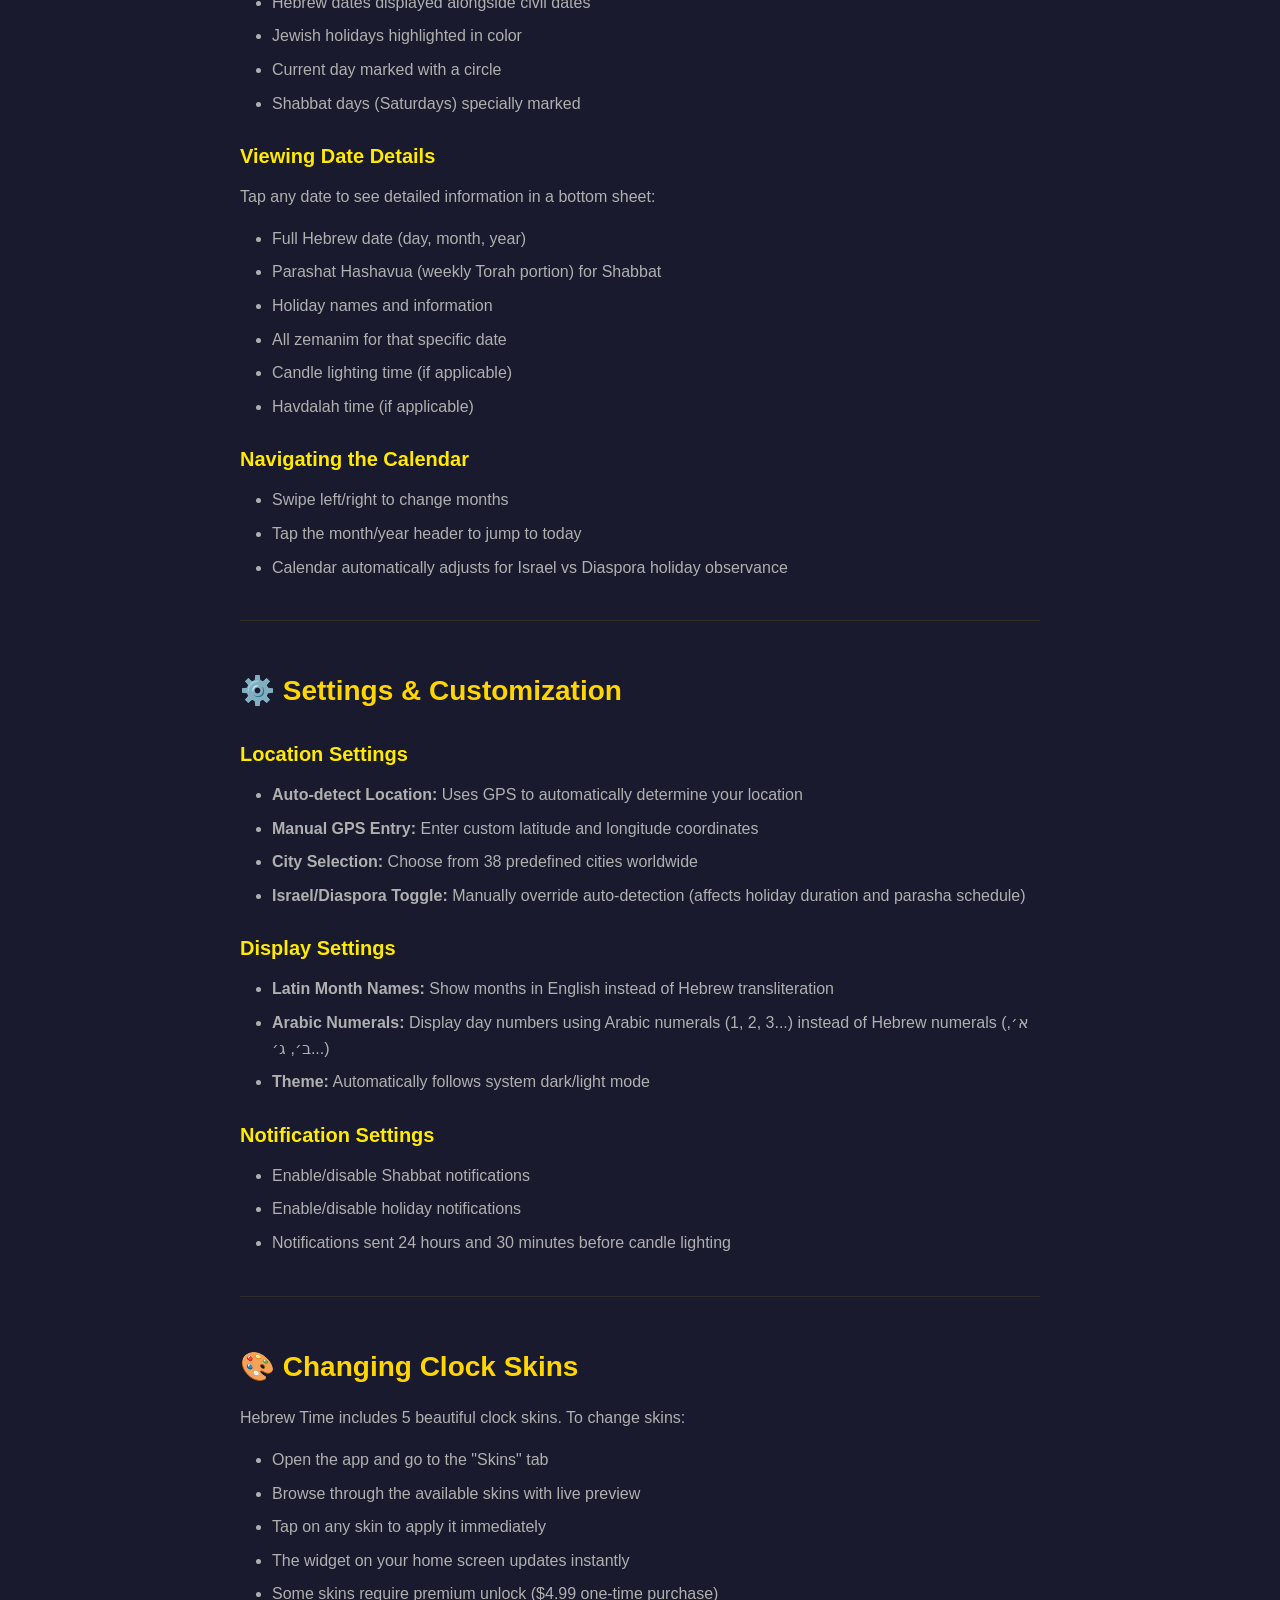
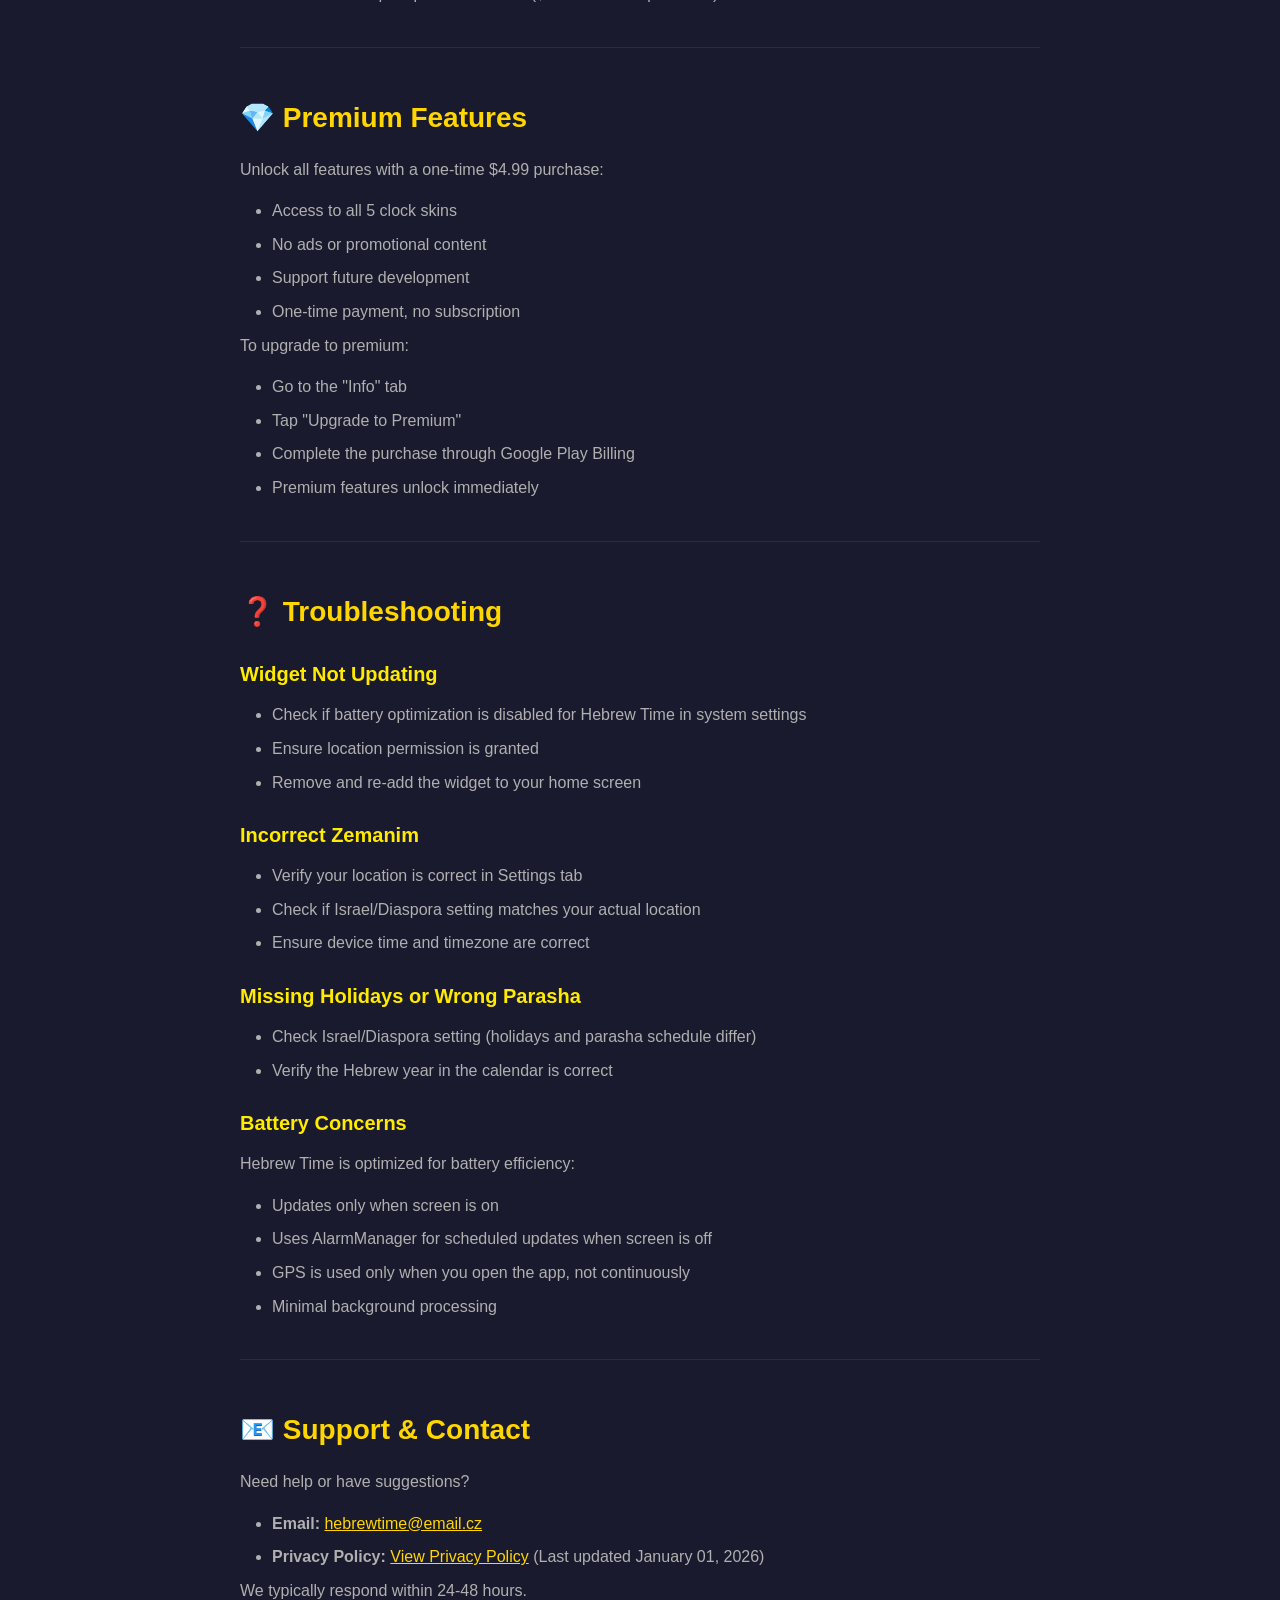
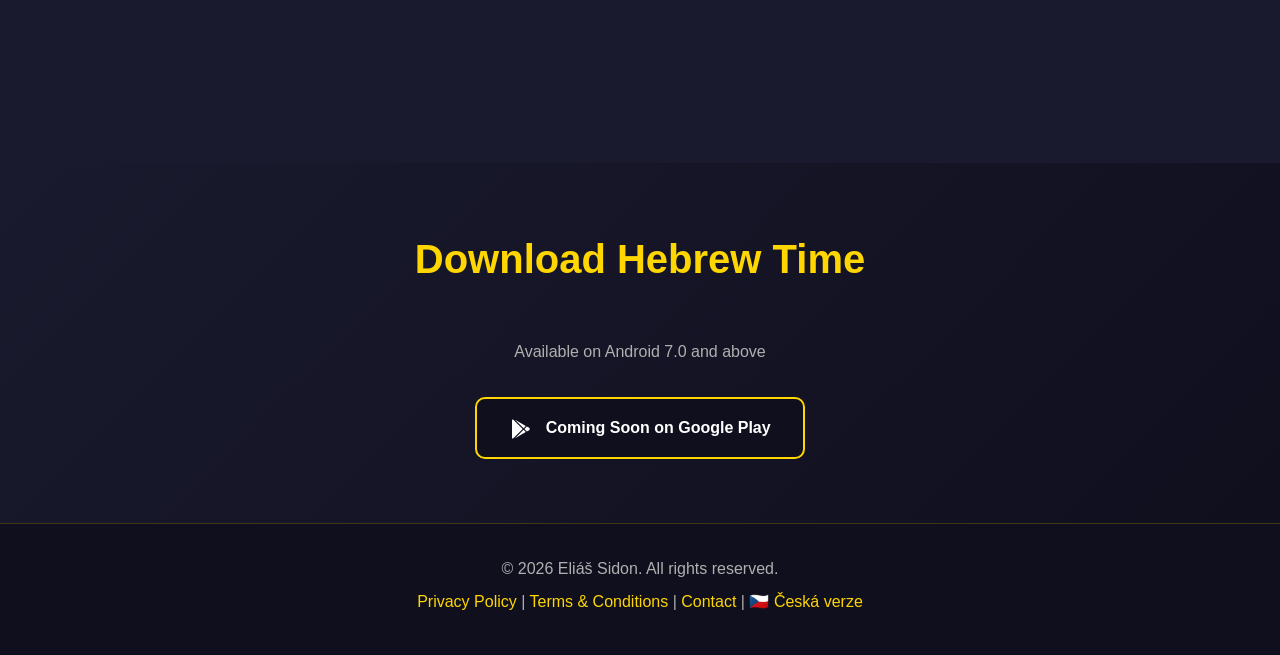
==== commit 1772fe4e: "Add files via upload" ====
--- a/index.html
+++ b/index.html
@@ -533,7 +533,8 @@
             </div>
             <h1>Hebrew Time</h1>
             <p class="slogan" style="font-size: 1.5rem; font-style: italic; color: var(--primary-color); margin-bottom: 1rem;">Time flowing back to its beginning</p>
-            <p>The ultimate Hebrew calendar widget for Android with counter-clockwise analog clock, precise halachic times (zemanim), and beautiful customizable skins.</p>
+            <p style="font-size: 1.2rem; font-weight: bold; color: var(--secondary-color); margin-bottom: 1rem;">The first Hebrew analog clock widget with counter-clockwise motion!</p>
+            <p>The ultimate Hebrew calendar widget for Android with precise halachic times (zemanim) and beautiful customizable skins.</p>
             <a href="#download" class="cta-button">Download Now</a>
         </div>
     </section>
@@ -545,8 +546,8 @@
             <div class="features-grid">
                 <div class="feature-card">
                     <div class="feature-icon">🕐</div>
-                    <h3>Counter-Clockwise Analog Clock</h3>
-                    <p>Unique analog clock with Hebrew numerals (Gematria) that moves counter-clockwise, following traditional Hebrew reading direction.</p>
+                    <h3>World's First Counter-Clockwise Hebrew Clock</h3>
+                    <p>The first analog clock widget with Hebrew numerals (Gematria) that moves counter-clockwise, following traditional Hebrew reading direction from right to left.</p>
                 </div>
 
                 <div class="feature-card">
